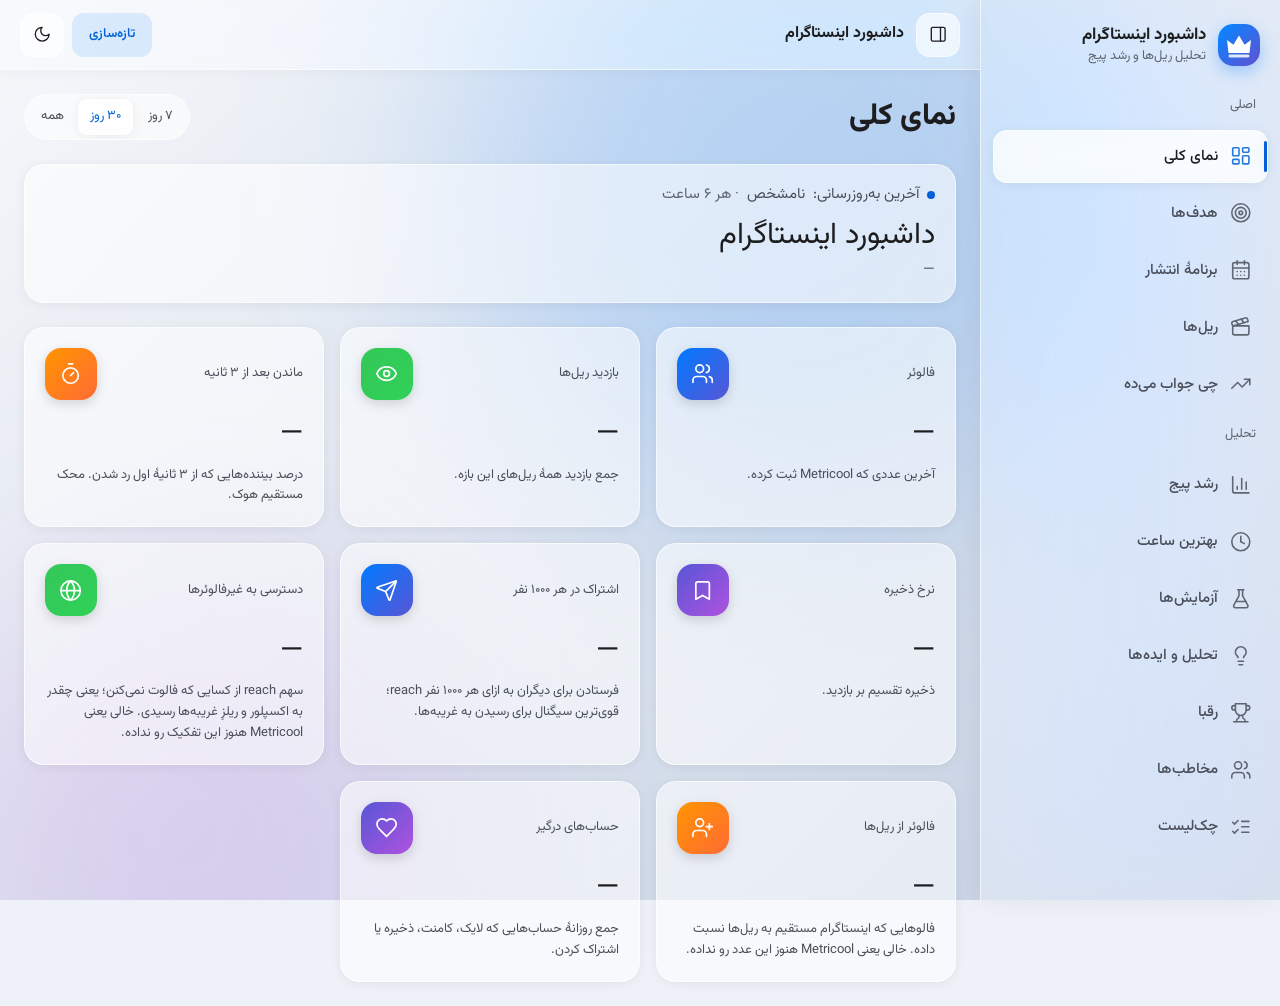
==== index.html @ e779c9f2 "Contact page with eNamad seal; Instagram publishing queue, comment replies and keyword DMs (backend)" ====
<!doctype html>
<html lang="fa" dir="rtl" data-theme="light">
<head>
<meta charset="utf-8">
<meta name="viewport" content="width=device-width, initial-scale=1, viewport-fit=cover">
<meta name="robots" content="noindex, nofollow">
<title>داشبورد اینستاگرام</title>
<link rel="icon" href="assets/images/favicon.svg" type="image/svg+xml">
<link rel="apple-touch-icon" href="assets/images/apple-touch-icon.png">
<meta name="theme-color" content="#eef2f8">
<link rel="stylesheet" href="assets/css/sepehr.css">
<link rel="stylesheet" href="assets/skin.css">
<link rel="stylesheet" href="assets/ui.css">
<script>try{var t=localStorage.getItem('sj-theme');if(t==='light'||t==='dark')document.documentElement.setAttribute('data-theme',t);if(localStorage.getItem('sj-sidebar')==='1')document.documentElement.classList.add('sidebar-collapsed');}catch(e){}</script>
<style>
.sj { --sj-fa: var(--font-anthropic-sans), "Vazirmatn", "Noto Sans Arabic", Tahoma, sans-serif; font-family: var(--sj-fa); display: flex; flex-direction: column; gap: var(--cds-gap-xl); }
.sj-head { display: flex; flex-direction: column; gap: var(--cds-gap-xs); }
.sj-title { font-family: var(--font-anthropic-serif), var(--sj-fa); font-weight: 400; font-size: var(--cds-font-size-title); margin: 0; text-wrap: balance; }
.sj-take { margin: 0; font-size: var(--cds-font-size-body); line-height: 1.8; max-width: 65ch; }
.sj-take b { font-weight: 600; font-variant-numeric: tabular-nums; }
.sj-window { margin: 0; color: var(--color-fg-muted); font-size: var(--cds-font-size-caption); }
.sj-tiles { display: grid; grid-template-columns: repeat(auto-fit, minmax(min(100%, 15rem), 1fr)); gap: var(--cds-gap-md); }
@media (max-width: 40rem) { .sj-tiles { grid-template-columns: repeat(2, minmax(0, 1fr)); } }
.sj-tile, .sj-card { background: var(--color-panel); border: 1px solid var(--color-border-line); border-radius: var(--cds-radius); padding: var(--cds-pad-lg); min-width: 0; }
.sj-tile { display: flex; flex-direction: column; gap: var(--cds-gap-xs); }
.sj-label { font-size: var(--cds-font-size-caption); color: var(--color-fg-muted); }
.sj-num { font-family: var(--font-anthropic-serif), var(--sj-fa); font-weight: 400; font-size: var(--cds-font-size-title); font-variant-numeric: tabular-nums; direction: ltr; text-align: right; min-height: 1.3em; }
.sj-def { font-size: var(--cds-font-size-caption); color: var(--color-fg-muted); line-height: 1.6; }
.sj-sec { display: flex; flex-direction: column; gap: var(--cds-gap-md); }
.sj-h2 { margin: 0; font-size: var(--cds-font-size-heading); font-weight: var(--cds-font-weight-medium); }
.sj-note { margin: 0; color: var(--color-fg-muted); font-size: var(--cds-font-size-caption); line-height: 1.7; max-width: 70ch; }
.sj-card h3 { margin: 0 0 var(--cds-gap-xs); font-size: var(--cds-font-size-body); font-weight: var(--cds-font-weight-medium); }
.sj-chart { position: relative; min-height: 220px; direction: ltr; }
.sj-tip { position: absolute; pointer-events: none; background: var(--cds-surface-popover); border: 1px solid var(--cds-border); border-radius: var(--cds-radius); box-shadow: var(--cds-shadow-popover); padding: var(--cds-pad-xs) var(--cds-pad-sm); font-size: var(--cds-font-size-caption); white-space: nowrap; }
.sj-tip .k { color: var(--cds-text-secondary); }
.sj-fail { display: flex; align-items: center; justify-content: center; gap: var(--cds-gap-xs); color: var(--color-fg-muted); font-size: var(--cds-font-size-caption); min-height: inherit; }
.sj-fail::before { content: ""; width: .375rem; height: .375rem; border-radius: 50%; background: var(--color-bad); }
.sj-fail.sj-empty { flex-direction: column; color: var(--color-fg-muted); text-align: center; padding: 16px; }
.sj-fail.sj-empty::before { width: 40px; height: 40px; border-radius: 50%; background: var(--accent-soft) url("data:image/svg+xml,%3Csvg xmlns='http://www.w3.org/2000/svg' viewBox='0 0 24 24' fill='none' stroke='%235f6470' stroke-width='1.75' stroke-linecap='round' stroke-linejoin='round'%3E%3Cpolyline points='22 12 16 12 14 15 10 15 8 12 2 12'/%3E%3Cpath d='M5.45 5.11 2 12v6a2 2 0 0 0 2 2h16a2 2 0 0 0 2-2v-6l-3.45-6.89A2 2 0 0 0 16.76 4H7.24a2 2 0 0 0-1.79 1.11z'/%3E%3C/svg%3E") center / 20px no-repeat; }
.sj-tablewrap { overflow-x: auto; }
.sj-table { width: 100%; border-collapse: collapse; font-size: var(--cds-font-size-caption); font-variant-numeric: tabular-nums; }
.sj-table th, .sj-table td { text-align: right; padding: var(--cds-pad-xs) var(--cds-pad-sm); border-bottom: 1px solid var(--color-border-line); vertical-align: top; }
.sj-table th { color: var(--color-fg-muted); font-weight: var(--cds-font-weight-medium); white-space: nowrap; }
.sj-table td.n { direction: ltr; text-align: right; white-space: nowrap; }
.sj-table td.cap { min-width: 14rem; max-width: 26rem; line-height: 1.7; }
.sj-ideas { display: grid; grid-template-columns: repeat(auto-fit, minmax(min(100%, 19rem), 1fr)); gap: var(--cds-gap-md); }
.sj-idea { display: flex; flex-direction: column; gap: var(--cds-gap-sm); }
.sj-idea-top { display: flex; flex-wrap: wrap; gap: var(--cds-gap-xs); align-items: center; }
.sj-chip { font-size: var(--cds-font-size-caption); padding: 2px 8px; border-radius: 999px; border: 1px solid var(--color-border-line); color: var(--color-fg-muted); }
.sj-chip.p { color: var(--color-fg); border-color: var(--color-fg-muted); font-variant-numeric: tabular-nums; }
.sj-hook { margin: 0; font-size: var(--cds-font-size-body); line-height: 1.8; padding-inline-start: var(--cds-pad-sm); border-inline-start: 2px solid var(--color-border-line); }
.sj-small { margin: 0; font-size: var(--cds-font-size-caption); line-height: 1.8; color: var(--color-fg-muted); }
.sj-small strong { color: var(--color-fg); font-weight: var(--cds-font-weight-medium); }
.sj-idea a, .sj-table a { color: var(--color-fg); }
.sj-insights { display: grid; grid-template-columns: repeat(auto-fit, minmax(min(100%, 19rem), 1fr)); gap: var(--cds-gap-md); }
.sj-sev-مهم { color: var(--color-warn); border-color: currentColor; }
.sj-sev-خوب { color: var(--color-ok); border-color: currentColor; }
.sj-grid2 { display: grid; grid-template-columns: repeat(auto-fit, minmax(min(100%, 20rem), 1fr)); gap: var(--cds-gap-md); }
#growth .sj-grid2 { grid-template-columns: repeat(auto-fit, minmax(min(100%, 26rem), 1fr)); }
.sj-inl { font-weight: 600; font-variant-numeric: tabular-nums; color: var(--color-fg); }
.sj-heat { position: relative; min-height: 240px; overflow-x: auto; }
.sj-heat svg { min-width: 560px; display: block; }
.sj-short { min-height: 160px; }
.sj-check { margin: 0; padding-inline-start: 1.2em; display: flex; flex-direction: column; gap: var(--cds-gap-sm); line-height: 1.8; max-width: 70ch; }
.sj-table tr.top td { font-weight: var(--cds-font-weight-medium); }
.sj-stale { margin: 0; padding: var(--cds-pad-sm) var(--cds-pad-md); border: 1px solid var(--color-warn); color: var(--color-warn); border-radius: var(--cds-radius); font-size: var(--cds-font-size-caption); line-height: 1.7; }
.sj-stale a { color: inherit; }
.sj-seg { display: inline-flex; border: 1px solid var(--color-border-line); border-radius: 999px; overflow: hidden; }
.sj-seg button { font: inherit; font-size: var(--cds-font-size-caption); background: transparent; color: var(--color-fg-muted); border: 0; padding: 4px 12px; cursor: pointer; }
.sj-seg button[aria-pressed=true] { background: var(--color-fg); color: var(--color-panel); }
.sj-delta { font-size: var(--cds-font-size-caption); color: var(--color-fg-muted); font-variant-numeric: tabular-nums; min-height: 1.2em; }
.sj-delta.up { color: var(--color-ok); }
.sj-delta.down { color: var(--color-bad); }
.sj-goal { display: flex; flex-direction: column; gap: var(--cds-gap-sm); }
.sj-goal-num { font-variant-numeric: tabular-nums; font-size: var(--cds-font-size-body); }
.sj-goal-spark svg { display: block; width: 100%; height: auto; max-height: 110px; direction: ltr; }
.sj-bar { height: 8px; border-radius: 999px; background: var(--color-border-line); overflow: hidden; }
.sj-bar > i { display: block; height: 100%; border-radius: inherit; }
.sj-thumb { width: 36px; height: 64px; object-fit: cover; border-radius: 6px; display: block; background: var(--color-border-line); }
.sj-legend { display: flex; flex-wrap: wrap; gap: 6px 14px; font-size: var(--cds-font-size-caption); color: var(--color-fg-muted); margin-top: var(--cds-gap-sm); }
.sj-legend i { display: inline-block; width: 10px; height: 10px; border-radius: 2px; margin-inline-end: 6px; vertical-align: middle; }
.sj-tools { display: flex; flex-wrap: wrap; gap: 8px; align-items: center; justify-content: space-between; }
.sj-table td.ok { color: var(--color-ok); }
.sj-table td.warn { color: var(--color-warn); }
.sj-badge { display: inline-block; font-size: var(--cds-font-size-caption); padding: 0 8px; border-radius: 999px; border: 1px solid currentColor; white-space: nowrap; margin-inline-start: 6px; }
.sj-badge.rising { color: var(--color-ok); }
.sj-badge.weak { color: var(--color-bad); }
.sj-badge.normal { color: var(--color-fg-muted); }
.sj-funnel { display: flex; flex-direction: column; gap: var(--cds-gap-sm); }
.sj-step { display: grid; grid-template-columns: minmax(8rem, 12rem) 1fr; gap: var(--cds-gap-sm); align-items: center; font-size: var(--cds-font-size-caption); }
.sj-step .bar { height: 22px; border-radius: 6px; background: var(--series-1); opacity: .85; min-width: 4px; }
.sj-step .val { font-variant-numeric: tabular-nums; color: var(--color-fg); }
.sj-step .conv { color: var(--color-fg-muted); }
.sj-cal { display: grid; grid-template-columns: repeat(auto-fill, minmax(min(100%, 10rem), 1fr)); gap: var(--cds-gap-sm); }
@media (max-width: 40rem) { .sj-cal { grid-template-columns: repeat(2, minmax(0, 1fr)); } }
.sj-day { border: 1px solid var(--color-border-line); border-radius: var(--cds-radius); padding: var(--cds-pad-sm); display: flex; flex-direction: column; gap: 4px; font-size: var(--cds-font-size-caption); line-height: 1.6; min-height: 3.5rem; }
.sj-day.today { border-color: var(--color-fg-muted); }
.sj-day b { font-weight: var(--cds-font-weight-medium); }
.sj-day .ev { border-inline-start: 3px solid var(--series-2); padding-inline-start: 6px; }
.sj-day .ev.plan { border-color: var(--series-1); color: var(--color-fg-muted); }
.sj-form { display: grid; grid-template-columns: repeat(auto-fit, minmax(min(100%, 12rem), 1fr)); gap: var(--cds-gap-sm); }
.sj-form label { display: flex; flex-direction: column; gap: 4px; font-size: var(--cds-font-size-caption); color: var(--color-fg-muted); }
.sj-form input, .sj-form select { font: inherit; color: var(--color-fg); background: var(--color-panel); border: 1px solid var(--color-border-line); border-radius: 8px; padding: 6px 8px; min-width: 0; }
.sj-out { display: flex; flex-wrap: wrap; gap: 8px; align-items: center; margin: 0; }
.sj-out code { direction: ltr; overflow-wrap: anywhere; font-size: var(--cds-font-size-caption); background: var(--color-border-line); padding: 4px 8px; border-radius: 6px; }
.sj [data-dash-source-state=refreshing] { opacity: .5; transition: opacity var(--cds-dur-slow); }
.sj [data-dash-source-state=empty] { color: transparent; }
</style>
</head>
<body>
<a class="skip-link" href="#main">پرش به محتوا</a>
<!--ICONS--><svg xmlns="http://www.w3.org/2000/svg" class="hidden" aria-hidden="true" style="display:none"><symbol id="i-grid" viewBox="0 0 24 24" fill="none" stroke="currentColor" stroke-width="1.75" stroke-linecap="round" stroke-linejoin="round"><rect width="7" height="9" x="3" y="3" rx="1" /> <rect width="7" height="5" x="14" y="3" rx="1" /> <rect width="7" height="9" x="14" y="12" rx="1" /> <rect width="7" height="5" x="3" y="16" rx="1" /></symbol><symbol id="i-target" viewBox="0 0 24 24" fill="none" stroke="currentColor" stroke-width="1.75" stroke-linecap="round" stroke-linejoin="round"><circle cx="12" cy="12" r="10" /> <circle cx="12" cy="12" r="6" /> <circle cx="12" cy="12" r="2" /></symbol><symbol id="i-calendar" viewBox="0 0 24 24" fill="none" stroke="currentColor" stroke-width="1.75" stroke-linecap="round" stroke-linejoin="round"><path d="M8 2v4" /> <path d="M16 2v4" /> <rect width="18" height="18" x="3" y="4" rx="2" /> <path d="M3 10h18" /> <path d="M8 14h.01" /> <path d="M12 14h.01" /> <path d="M16 14h.01" /> <path d="M8 18h.01" /> <path d="M12 18h.01" /> <path d="M16 18h.01" /></symbol><symbol id="i-film" viewBox="0 0 24 24" fill="none" stroke="currentColor" stroke-width="1.75" stroke-linecap="round" stroke-linejoin="round"><path d="M20.2 6 3 11l-.9-2.4c-.3-1.1.3-2.2 1.3-2.5l13.5-4c1.1-.3 2.2.3 2.5 1.3Z" /> <path d="m6.2 5.3 3.1 3.9" /> <path d="m12.4 3.4 3.1 4" /> <path d="M3 11h18v8a2 2 0 0 1-2 2H5a2 2 0 0 1-2-2Z" /></symbol><symbol id="i-trend" viewBox="0 0 24 24" fill="none" stroke="currentColor" stroke-width="1.75" stroke-linecap="round" stroke-linejoin="round"><polyline points="22 7 13.5 15.5 8.5 10.5 2 17" /> <polyline points="16 7 22 7 22 13" /></symbol><symbol id="i-chart" viewBox="0 0 24 24" fill="none" stroke="currentColor" stroke-width="1.75" stroke-linecap="round" stroke-linejoin="round"><path d="M3 3v16a2 2 0 0 0 2 2h16" /> <path d="M18 17V9" /> <path d="M13 17V5" /> <path d="M8 17v-3" /></symbol><symbol id="i-clock" viewBox="0 0 24 24" fill="none" stroke="currentColor" stroke-width="1.75" stroke-linecap="round" stroke-linejoin="round"><circle cx="12" cy="12" r="10" /> <polyline points="12 6 12 12 16 14" /></symbol><symbol id="i-flask" viewBox="0 0 24 24" fill="none" stroke="currentColor" stroke-width="1.75" stroke-linecap="round" stroke-linejoin="round"><path d="M14 2v6a2 2 0 0 0 .245.96l5.51 10.08A2 2 0 0 1 18 22H6a2 2 0 0 1-1.755-2.96l5.51-10.08A2 2 0 0 0 10 8V2" /> <path d="M6.453 15h11.094" /> <path d="M8.5 2h7" /></symbol><symbol id="i-bulb" viewBox="0 0 24 24" fill="none" stroke="currentColor" stroke-width="1.75" stroke-linecap="round" stroke-linejoin="round"><path d="M15 14c.2-1 .7-1.7 1.5-2.5 1-.9 1.5-2.2 1.5-3.5A6 6 0 0 0 6 8c0 1 .2 2.2 1.5 3.5.7.7 1.3 1.5 1.5 2.5" /> <path d="M9 18h6" /> <path d="M10 22h4" /></symbol><symbol id="i-trophy" viewBox="0 0 24 24" fill="none" stroke="currentColor" stroke-width="1.75" stroke-linecap="round" stroke-linejoin="round"><path d="M6 9H4.5a2.5 2.5 0 0 1 0-5H6" /> <path d="M18 9h1.5a2.5 2.5 0 0 0 0-5H18" /> <path d="M4 22h16" /> <path d="M10 14.66V17c0 .55-.47.98-.97 1.21C7.85 18.75 7 20.24 7 22" /> <path d="M14 14.66V17c0 .55.47.98.97 1.21C16.15 18.75 17 20.24 17 22" /> <path d="M18 2H6v7a6 6 0 0 0 12 0V2Z" /></symbol><symbol id="i-users" viewBox="0 0 24 24" fill="none" stroke="currentColor" stroke-width="1.75" stroke-linecap="round" stroke-linejoin="round"><path d="M16 21v-2a4 4 0 0 0-4-4H6a4 4 0 0 0-4 4v2" /> <circle cx="9" cy="7" r="4" /> <path d="M22 21v-2a4 4 0 0 0-3-3.87" /> <path d="M16 3.13a4 4 0 0 1 0 7.75" /></symbol><symbol id="i-check" viewBox="0 0 24 24" fill="none" stroke="currentColor" stroke-width="1.75" stroke-linecap="round" stroke-linejoin="round"><path d="m3 17 2 2 4-4" /> <path d="m3 7 2 2 4-4" /> <path d="M13 6h8" /> <path d="M13 12h8" /> <path d="M13 18h8" /></symbol><symbol id="i-chat" viewBox="0 0 24 24" fill="none" stroke="currentColor" stroke-width="1.75" stroke-linecap="round" stroke-linejoin="round"><path d="M7.9 20A9 9 0 1 0 4 16.1L2 22Z" /></symbol><symbol id="i-spark" viewBox="0 0 24 24" fill="none" stroke="currentColor" stroke-width="1.75" stroke-linecap="round" stroke-linejoin="round"><path d="M9.937 15.5A2 2 0 0 0 8.5 14.063l-6.135-1.582a.5.5 0 0 1 0-.962L8.5 9.936A2 2 0 0 0 9.937 8.5l1.582-6.135a.5.5 0 0 1 .963 0L14.063 8.5A2 2 0 0 0 15.5 9.937l6.135 1.581a.5.5 0 0 1 0 .964L15.5 14.063a2 2 0 0 0-1.437 1.437l-1.582 6.135a.5.5 0 0 1-.963 0z" /> <path d="M20 3v4" /> <path d="M22 5h-4" /> <path d="M4 17v2" /> <path d="M5 18H3" /></symbol><symbol id="i-board" viewBox="0 0 24 24" fill="none" stroke="currentColor" stroke-width="1.75" stroke-linecap="round" stroke-linejoin="round"><path d="M6 5v11" /> <path d="M12 5v6" /> <path d="M18 5v14" /></symbol><symbol id="i-comment" viewBox="0 0 24 24" fill="none" stroke="currentColor" stroke-width="1.75" stroke-linecap="round" stroke-linejoin="round"><path d="M21 15a2 2 0 0 1-2 2H7l-4 4V5a2 2 0 0 1 2-2h14a2 2 0 0 1 2 2z" /> <path d="M13 8H7" /> <path d="M17 12H7" /></symbol><symbol id="i-settings" viewBox="0 0 24 24" fill="none" stroke="currentColor" stroke-width="1.75" stroke-linecap="round" stroke-linejoin="round"><line x1="21" x2="14" y1="4" y2="4" /> <line x1="10" x2="3" y1="4" y2="4" /> <line x1="21" x2="12" y1="12" y2="12" /> <line x1="8" x2="3" y1="12" y2="12" /> <line x1="21" x2="16" y1="20" y2="20" /> <line x1="12" x2="3" y1="20" y2="20" /> <line x1="14" x2="14" y1="2" y2="6" /> <line x1="8" x2="8" y1="10" y2="14" /> <line x1="16" x2="16" y1="18" y2="22" /></symbol><symbol id="i-shield" viewBox="0 0 24 24" fill="none" stroke="currentColor" stroke-width="1.75" stroke-linecap="round" stroke-linejoin="round"><path d="M20 13c0 5-3.5 7.5-7.66 8.95a1 1 0 0 1-.67-.01C7.5 20.5 4 18 4 13V6a1 1 0 0 1 1-1c2 0 4.5-1.2 6.24-2.72a1.17 1.17 0 0 1 1.52 0C14.51 3.81 17 5 19 5a1 1 0 0 1 1 1z" /> <path d="m9 12 2 2 4-4" /></symbol><symbol id="i-sun" viewBox="0 0 24 24" fill="none" stroke="currentColor" stroke-width="1.75" stroke-linecap="round" stroke-linejoin="round"><circle cx="12" cy="12" r="4" /> <path d="M12 2v2" /> <path d="M12 20v2" /> <path d="m4.93 4.93 1.41 1.41" /> <path d="m17.66 17.66 1.41 1.41" /> <path d="M2 12h2" /> <path d="M20 12h2" /> <path d="m6.34 17.66-1.41 1.41" /> <path d="m19.07 4.93-1.41 1.41" /></symbol><symbol id="i-moon" viewBox="0 0 24 24" fill="none" stroke="currentColor" stroke-width="1.75" stroke-linecap="round" stroke-linejoin="round"><path d="M12 3a6 6 0 0 0 9 9 9 9 0 1 1-9-9Z" /></symbol><symbol id="i-menu" viewBox="0 0 24 24" fill="none" stroke="currentColor" stroke-width="1.75" stroke-linecap="round" stroke-linejoin="round"><line x1="4" x2="20" y1="12" y2="12" /> <line x1="4" x2="20" y1="6" y2="6" /> <line x1="4" x2="20" y1="18" y2="18" /></symbol><symbol id="i-panel" viewBox="0 0 24 24" fill="none" stroke="currentColor" stroke-width="1.75" stroke-linecap="round" stroke-linejoin="round"><rect width="18" height="18" x="3" y="3" rx="2" /> <path d="M15 3v18" /></symbol><symbol id="i-logout" viewBox="0 0 24 24" fill="none" stroke="currentColor" stroke-width="1.75" stroke-linecap="round" stroke-linejoin="round"><path d="M9 21H5a2 2 0 0 1-2-2V5a2 2 0 0 1 2-2h4" /> <polyline points="16 17 21 12 16 7" /> <line x1="21" x2="9" y1="12" y2="12" /></symbol><symbol id="i-bell" viewBox="0 0 24 24" fill="none" stroke="currentColor" stroke-width="1.75" stroke-linecap="round" stroke-linejoin="round"><path d="M10.268 21a2 2 0 0 0 3.464 0" /> <path d="M3.262 15.326A1 1 0 0 0 4 17h16a1 1 0 0 0 .74-1.673C19.41 13.956 18 12.499 18 8A6 6 0 0 0 6 8c0 4.499-1.411 5.956-2.738 7.326" /></symbol><symbol id="i-print" viewBox="0 0 24 24" fill="none" stroke="currentColor" stroke-width="1.75" stroke-linecap="round" stroke-linejoin="round"><path d="M6 18H4a2 2 0 0 1-2-2v-5a2 2 0 0 1 2-2h16a2 2 0 0 1 2 2v5a2 2 0 0 1-2 2h-2" /> <path d="M6 9V3a1 1 0 0 1 1-1h10a1 1 0 0 1 1 1v6" /> <rect x="6" y="14" width="12" height="8" rx="1" /></symbol><symbol id="i-refresh" viewBox="0 0 24 24" fill="none" stroke="currentColor" stroke-width="1.75" stroke-linecap="round" stroke-linejoin="round"><path d="M3 12a9 9 0 0 1 9-9 9.75 9.75 0 0 1 6.74 2.74L21 8" /> <path d="M21 3v5h-5" /> <path d="M21 12a9 9 0 0 1-9 9 9.75 9.75 0 0 1-6.74-2.74L3 16" /> <path d="M8 16H3v5" /></symbol><symbol id="i-plus" viewBox="0 0 24 24" fill="none" stroke="currentColor" stroke-width="1.75" stroke-linecap="round" stroke-linejoin="round"><path d="M5 12h14" /> <path d="M12 5v14" /></symbol><symbol id="i-x" viewBox="0 0 24 24" fill="none" stroke="currentColor" stroke-width="1.75" stroke-linecap="round" stroke-linejoin="round"><path d="M18 6 6 18" /> <path d="m6 6 12 12" /></symbol><symbol id="i-chevron-down" viewBox="0 0 24 24" fill="none" stroke="currentColor" stroke-width="1.75" stroke-linecap="round" stroke-linejoin="round"><path d="m6 9 6 6 6-6" /></symbol><symbol id="i-eye" viewBox="0 0 24 24" fill="none" stroke="currentColor" stroke-width="1.75" stroke-linecap="round" stroke-linejoin="round"><path d="M2.062 12.348a1 1 0 0 1 0-.696 10.75 10.75 0 0 1 19.876 0 1 1 0 0 1 0 .696 10.75 10.75 0 0 1-19.876 0" /> <circle cx="12" cy="12" r="3" /></symbol><symbol id="i-eye-off" viewBox="0 0 24 24" fill="none" stroke="currentColor" stroke-width="1.75" stroke-linecap="round" stroke-linejoin="round"><path d="M10.733 5.076a10.744 10.744 0 0 1 11.205 6.575 1 1 0 0 1 0 .696 10.747 10.747 0 0 1-1.444 2.49" /> <path d="M14.084 14.158a3 3 0 0 1-4.242-4.242" /> <path d="M17.479 17.499a10.75 10.75 0 0 1-15.417-5.151 1 1 0 0 1 0-.696 10.75 10.75 0 0 1 4.446-5.143" /> <path d="m2 2 20 20" /></symbol><symbol id="i-timer" viewBox="0 0 24 24" fill="none" stroke="currentColor" stroke-width="1.75" stroke-linecap="round" stroke-linejoin="round"><line x1="10" x2="14" y1="2" y2="2" /> <line x1="12" x2="15" y1="14" y2="11" /> <circle cx="12" cy="14" r="8" /></symbol><symbol id="i-bookmark" viewBox="0 0 24 24" fill="none" stroke="currentColor" stroke-width="1.75" stroke-linecap="round" stroke-linejoin="round"><path d="m19 21-7-4-7 4V5a2 2 0 0 1 2-2h10a2 2 0 0 1 2 2v16z" /></symbol><symbol id="i-send" viewBox="0 0 24 24" fill="none" stroke="currentColor" stroke-width="1.75" stroke-linecap="round" stroke-linejoin="round"><path d="M14.536 21.686a.5.5 0 0 0 .937-.024l6.5-19a.496.496 0 0 0-.635-.635l-19 6.5a.5.5 0 0 0-.024.937l7.93 3.18a2 2 0 0 1 1.112 1.11z" /> <path d="m21.854 2.147-10.94 10.939" /></symbol><symbol id="i-globe" viewBox="0 0 24 24" fill="none" stroke="currentColor" stroke-width="1.75" stroke-linecap="round" stroke-linejoin="round"><circle cx="12" cy="12" r="10" /> <path d="M12 2a14.5 14.5 0 0 0 0 20 14.5 14.5 0 0 0 0-20" /> <path d="M2 12h20" /></symbol><symbol id="i-userplus" viewBox="0 0 24 24" fill="none" stroke="currentColor" stroke-width="1.75" stroke-linecap="round" stroke-linejoin="round"><path d="M16 21v-2a4 4 0 0 0-4-4H6a4 4 0 0 0-4 4v2" /> <circle cx="9" cy="7" r="4" /> <line x1="19" x2="19" y1="8" y2="14" /> <line x1="22" x2="16" y1="11" y2="11" /></symbol><symbol id="i-heart" viewBox="0 0 24 24" fill="none" stroke="currentColor" stroke-width="1.75" stroke-linecap="round" stroke-linejoin="round"><path d="M19 14c1.49-1.46 3-3.21 3-5.5A5.5 5.5 0 0 0 16.5 3c-1.76 0-3 .5-4.5 2-1.5-1.5-2.74-2-4.5-2A5.5 5.5 0 0 0 2 8.5c0 2.3 1.5 4.05 3 5.5l7 7Z" /></symbol><symbol id="i-pen" viewBox="0 0 24 24" fill="none" stroke="currentColor" stroke-width="1.75" stroke-linecap="round" stroke-linejoin="round"><path d="M12 20h9" /> <path d="M16.376 3.622a1 1 0 0 1 3.002 3.002L7.368 18.635a2 2 0 0 1-.855.506l-2.872.838a.5.5 0 0 1-.62-.62l.838-2.872a2 2 0 0 1 .506-.854z" /></symbol><symbol id="i-link" viewBox="0 0 24 24" fill="none" stroke="currentColor" stroke-width="1.75" stroke-linecap="round" stroke-linejoin="round"><path d="M10 13a5 5 0 0 0 7.54.54l3-3a5 5 0 0 0-7.07-7.07l-1.72 1.71" /> <path d="M14 11a5 5 0 0 0-7.54-.54l-3 3a5 5 0 0 0 7.07 7.07l1.71-1.71" /></symbol><symbol id="i-copy" viewBox="0 0 24 24" fill="none" stroke="currentColor" stroke-width="1.75" stroke-linecap="round" stroke-linejoin="round"><rect width="14" height="14" x="8" y="8" rx="2" ry="2" /> <path d="M4 16c-1.1 0-2-.9-2-2V4c0-1.1.9-2 2-2h10c1.1 0 2 .9 2 2" /></symbol><symbol id="i-download" viewBox="0 0 24 24" fill="none" stroke="currentColor" stroke-width="1.75" stroke-linecap="round" stroke-linejoin="round"><path d="M21 15v4a2 2 0 0 1-2 2H5a2 2 0 0 1-2-2v-4" /> <polyline points="7 10 12 15 17 10" /> <line x1="12" x2="12" y1="15" y2="3" /></symbol><symbol id="i-external" viewBox="0 0 24 24" fill="none" stroke="currentColor" stroke-width="1.75" stroke-linecap="round" stroke-linejoin="round"><path d="M15 3h6v6" /> <path d="M10 14 21 3" /> <path d="M18 13v6a2 2 0 0 1-2 2H5a2 2 0 0 1-2-2V8a2 2 0 0 1 2-2h6" /></symbol><symbol id="i-inbox" viewBox="0 0 24 24" fill="none" stroke="currentColor" stroke-width="1.75" stroke-linecap="round" stroke-linejoin="round"><polyline points="22 12 16 12 14 15 10 15 8 12 2 12" /> <path d="M5.45 5.11 2 12v6a2 2 0 0 0 2 2h16a2 2 0 0 0 2-2v-6l-3.45-6.89A2 2 0 0 0 16.76 4H7.24a2 2 0 0 0-1.79 1.11z" /></symbol><symbol id="i-alert" viewBox="0 0 24 24" fill="none" stroke="currentColor" stroke-width="1.75" stroke-linecap="round" stroke-linejoin="round"><circle cx="12" cy="12" r="10" /> <line x1="12" x2="12" y1="8" y2="12" /> <line x1="12" x2="12.01" y1="16" y2="16" /></symbol><symbol id="i-up" viewBox="0 0 24 24" fill="none" stroke="currentColor" stroke-width="1.75" stroke-linecap="round" stroke-linejoin="round"><path d="M7 17V7h10" /> <path d="M17 17 7 7" /></symbol><symbol id="i-down" viewBox="0 0 24 24" fill="none" stroke="currentColor" stroke-width="1.75" stroke-linecap="round" stroke-linejoin="round"><path d="M17 7 7 17" /> <path d="M17 17H7V7" /></symbol><symbol id="i-search" viewBox="0 0 24 24" fill="none" stroke="currentColor" stroke-width="1.75" stroke-linecap="round" stroke-linejoin="round"><circle cx="11" cy="11" r="8" /> <path d="m21 21-4.3-4.3" /></symbol><symbol id="i-a-reel" viewBox="0 0 24 24" fill="none" stroke="currentColor" stroke-width="1.75" stroke-linecap="round" stroke-linejoin="round"><path d="M20.2 6 3 11l-.9-2.4c-.3-1.1.3-2.2 1.3-2.5l13.5-4c1.1-.3 2.2.3 2.5 1.3Z" /> <path d="m6.2 5.3 3.1 3.9" /> <path d="m12.4 3.4 3.1 4" /> <path d="M3 11h18v8a2 2 0 0 1-2 2H5a2 2 0 0 1-2-2Z" /></symbol><symbol id="i-a-caption" viewBox="0 0 24 24" fill="none" stroke="currentColor" stroke-width="1.75" stroke-linecap="round" stroke-linejoin="round"><path d="M12 20h9" /> <path d="M16.376 3.622a1 1 0 0 1 3.002 3.002L7.368 18.635a2 2 0 0 1-.855.506l-2.872.838a.5.5 0 0 1-.62-.62l.838-2.872a2 2 0 0 1 .506-.854z" /></symbol><symbol id="i-a-carousel" viewBox="0 0 24 24" fill="none" stroke="currentColor" stroke-width="1.75" stroke-linecap="round" stroke-linejoin="round"><path d="M2 7v10" /> <path d="M6 5v14" /> <rect width="12" height="18" x="10" y="3" rx="2" /></symbol><symbol id="i-a-story" viewBox="0 0 24 24" fill="none" stroke="currentColor" stroke-width="1.75" stroke-linecap="round" stroke-linejoin="round"><path d="M10.1 2.182a10 10 0 0 1 3.8 0" /> <path d="M13.9 21.818a10 10 0 0 1-3.8 0" /> <path d="M17.609 3.721a10 10 0 0 1 2.69 2.7" /> <path d="M2.182 13.9a10 10 0 0 1 0-3.8" /> <path d="M20.279 17.609a10 10 0 0 1-2.7 2.69" /> <path d="M21.818 10.1a10 10 0 0 1 0 3.8" /> <path d="M3.721 6.391a10 10 0 0 1 2.7-2.69" /> <path d="M6.391 20.279a10 10 0 0 1-2.69-2.7" /></symbol><symbol id="i-a-viral" viewBox="0 0 24 24" fill="none" stroke="currentColor" stroke-width="1.75" stroke-linecap="round" stroke-linejoin="round"><circle cx="11" cy="11" r="8" /> <path d="m21 21-4.3-4.3" /></symbol><symbol id="i-a-plan" viewBox="0 0 24 24" fill="none" stroke="currentColor" stroke-width="1.75" stroke-linecap="round" stroke-linejoin="round"><rect width="18" height="18" x="3" y="4" rx="2" /> <path d="M16 2v4" /> <path d="M3 10h18" /> <path d="M8 2v4" /> <path d="M17 14h-6" /> <path d="M13 18H7" /> <path d="M7 14h.01" /> <path d="M17 18h.01" /></symbol><symbol id="i-a-audit" viewBox="0 0 24 24" fill="none" stroke="currentColor" stroke-width="1.75" stroke-linecap="round" stroke-linejoin="round"><path d="M11 2v2" /> <path d="M5 2v2" /> <path d="M5 3H4a2 2 0 0 0-2 2v4a6 6 0 0 0 12 0V5a2 2 0 0 0-2-2h-1" /> <path d="M8 15a6 6 0 0 0 12 0v-3" /> <circle cx="20" cy="10" r="2" /></symbol><symbol id="i-a-profile" viewBox="0 0 24 24" fill="none" stroke="currentColor" stroke-width="1.75" stroke-linecap="round" stroke-linejoin="round"><path d="M16 10h2" /> <path d="M16 14h2" /> <path d="M6.17 15a3 3 0 0 1 5.66 0" /> <circle cx="9" cy="11" r="2" /> <rect x="2" y="5" width="20" height="14" rx="2" /></symbol><symbol id="i-a-human" viewBox="0 0 24 24" fill="none" stroke="currentColor" stroke-width="1.75" stroke-linecap="round" stroke-linejoin="round"><path d="M2 21a8 8 0 0 1 13.292-6" /> <circle cx="10" cy="8" r="5" /> <path d="m16 19 2 2 4-4" /></symbol><symbol id="i-a-comment" viewBox="0 0 24 24" fill="none" stroke="currentColor" stroke-width="1.75" stroke-linecap="round" stroke-linejoin="round"><path d="M7.9 20A9 9 0 1 0 4 16.1L2 22Z" /></symbol><symbol id="i-a-reply" viewBox="0 0 24 24" fill="none" stroke="currentColor" stroke-width="1.75" stroke-linecap="round" stroke-linejoin="round"><polyline points="9 17 4 12 9 7" /> <path d="M20 18v-2a4 4 0 0 0-4-4H4" /></symbol><symbol id="i-a-dm" viewBox="0 0 24 24" fill="none" stroke="currentColor" stroke-width="1.75" stroke-linecap="round" stroke-linejoin="round"><rect width="20" height="16" x="2" y="4" rx="2" /> <path d="m22 7-8.97 5.7a1.94 1.94 0 0 1-2.06 0L2 7" /></symbol><symbol id="i-a-repurpose" viewBox="0 0 24 24" fill="none" stroke="currentColor" stroke-width="1.75" stroke-linecap="round" stroke-linejoin="round"><path d="M7 19H4.815a1.83 1.83 0 0 1-1.57-.881 1.785 1.785 0 0 1-.004-1.784L7.196 9.5" /> <path d="M11 19h8.203a1.83 1.83 0 0 0 1.556-.89 1.784 1.784 0 0 0 0-1.775l-1.226-2.12" /> <path d="m14 16-3 3 3 3" /> <path d="M8.293 13.596 7.196 9.5 3.1 10.598" /> <path d="m9.344 5.811 1.093-1.892A1.83 1.83 0 0 1 11.985 3a1.784 1.784 0 0 1 1.546.888l3.943 6.843" /> <path d="m13.378 9.633 4.096 1.098 1.097-4.096" /></symbol></svg><!--/ICONS-->
<div class="ambient" aria-hidden="true"><span class="orb orb-a"></span><span class="orb orb-b"></span></div>
<div class="app-shell">
  <!-- inside the shell, so the sidebar (z 40) stacks above it; outside, the shell's own stacking context put the overlay on top -->
  <div class="overlay" data-overlay></div>
  <aside class="sidebar" id="sidebar" aria-label="منوی داشبورد">
    <div class="flex items-center gap-3 px-5 pt-6 pb-5">
      <div class="brand-mark" aria-hidden="true"><img src="assets/images/logo.svg" alt="" width="40" height="40"></div>
      <div class="brand-copy min-w-0 flex-1">
        <p class="text-white font-bold text-[1.05rem] leading-none truncate" id="sj-brand">داشبورد اینستاگرام</p>
        <p class="text-[#8F7F70] text-xs mt-1">تحلیل ریل‌ها و رشد پیج</p>
      </div>
      <button class="icon-btn lg:hidden shrink-0 !bg-white/5 !border-white/10 !text-white" type="button" data-close-sidebar aria-label="بستن منو"><svg width="18" height="18" viewBox="0 0 24 24" fill="none" stroke="currentColor" stroke-width="1.75" stroke-linecap="round"><path d="M18 6 6 18"/><path d="m6 6 12 12"/></svg></button>
    </div>
    <nav class="flex-1 overflow-y-auto px-3 space-y-1" aria-label="بخش‌ها"><p class="sidebar-section-title text-[0.7rem] text-[#8A7C6E] px-3 pt-2 pb-2">اصلی</p><a class="nav-item is-active" href="#/top" data-sec="top"><svg class="nav-icon"><use href="#i-grid"></use></svg><span class="sidebar-label">نمای کلی</span></a><a class="nav-item" href="#/goals" data-sec="goals"><svg class="nav-icon"><use href="#i-target"></use></svg><span class="sidebar-label">هدف‌ها</span></a><a class="nav-item" href="#/plan" data-sec="plan"><svg class="nav-icon"><use href="#i-calendar"></use></svg><span class="sidebar-label">برنامهٔ انتشار</span></a><a class="nav-item" href="#/reels" data-sec="reels"><svg class="nav-icon"><use href="#i-film"></use></svg><span class="sidebar-label">ریل‌ها</span></a><a class="nav-item" href="#/works" data-sec="works"><svg class="nav-icon"><use href="#i-trend"></use></svg><span class="sidebar-label">چی جواب می‌ده</span></a><p class="sidebar-section-title text-[0.7rem] text-[#8A7C6E] px-3 pt-2 pb-2">تحلیل</p><a class="nav-item" href="#/growth" data-sec="growth"><svg class="nav-icon"><use href="#i-chart"></use></svg><span class="sidebar-label">رشد پیج</span></a><a class="nav-item" href="#/besttime" data-sec="besttime"><svg class="nav-icon"><use href="#i-clock"></use></svg><span class="sidebar-label">بهترین ساعت</span></a><a class="nav-item" href="#/experiments" data-sec="experiments"><svg class="nav-icon"><use href="#i-flask"></use></svg><span class="sidebar-label">آزمایش‌ها</span></a><a class="nav-item" href="#/insights" data-sec="insights"><svg class="nav-icon"><use href="#i-bulb"></use></svg><span class="sidebar-label">تحلیل و ایده‌ها</span></a><a class="nav-item" href="#/competitors" data-sec="competitors"><svg class="nav-icon"><use href="#i-trophy"></use></svg><span class="sidebar-label">رقبا</span></a><a class="nav-item" href="#/audience" data-sec="audience"><svg class="nav-icon"><use href="#i-users"></use></svg><span class="sidebar-label">مخاطب‌ها</span></a><a class="nav-item" href="#/checklist" data-sec="checklist"><svg class="nav-icon"><use href="#i-check"></use></svg><span class="sidebar-label">چک‌لیست</span></a><p class="sidebar-section-title text-[0.7rem] text-[#8A7C6E] px-3 pt-5 pb-2" data-panel-only hidden>ابزارها</p><a class="nav-item" href="#/assistant" data-sec="assistant" data-panel-only hidden><svg class="nav-icon"><use href="#i-chat"></use></svg><span class="sidebar-label">دستیار</span></a><a class="nav-item" href="#/studio" data-sec="studio" data-panel-only hidden><svg class="nav-icon"><use href="#i-spark"></use></svg><span class="sidebar-label">استودیو محتوا</span></a><a class="nav-item" href="#/board" data-sec="board" data-panel-only hidden><svg class="nav-icon"><use href="#i-board"></use></svg><span class="sidebar-label">بُرد تولید</span></a><a class="nav-item" href="#/comments" data-sec="comments" data-panel-only hidden><svg class="nav-icon"><use href="#i-comment"></use></svg><span class="sidebar-label">کامنت‌ها</span></a><p class="sidebar-section-title text-[0.7rem] text-[#8A7C6E] px-3 pt-5 pb-2" data-panel-only hidden>حساب</p><a class="nav-item" href="/settings" data-panel-only hidden><svg class="nav-icon"><use href="#i-settings"></use></svg><span class="sidebar-label">تنظیمات و اتصال‌ها</span></a><a class="nav-item" href="/admin" data-admin-only hidden><svg class="nav-icon"><use href="#i-shield"></use></svg><span class="sidebar-label">مدیریت پنل</span></a></nav>
    <div class="px-3 pb-5 mt-auto" data-panel-only hidden>
      <div class="flex items-center gap-3 rounded-2xl bg-white/[0.04] border border-white/5 p-3">
        <div class="avatar" style="background: linear-gradient(135deg, #C45C26, #3A2A22)" data-user-initials>…</div>
        <div class="sidebar-footer-copy min-w-0"><p class="text-white text-sm font-semibold truncate" data-user-name>…</p><p class="text-[#8F7F70] text-xs truncate" data-user-role></p></div>
      </div>
    </div>
  </aside>
  <div class="workspace">
    <header class="topbar">
      <button class="icon-btn lg:hidden" type="button" data-open-sidebar aria-controls="sidebar" aria-expanded="false" aria-label="باز کردن منو"><svg><use href="#i-menu"></use></svg></button>
      <button class="icon-btn hidden lg:grid" type="button" data-collapse-sidebar aria-expanded="true" aria-label="جمع کردن منو"><svg><use href="#i-panel"></use></svg></button>
      <p class="font-bold truncate hide-sm" id="sj-topbar-title">داشبورد اینستاگرام</p>
      <div class="ms-auto flex items-center gap-2">
        <button class="sj-btn" id="sj-refresh" type="button">تازه‌سازی</button>
        <button class="icon-btn" type="button" data-theme-toggle aria-label="تغییر پوسته روشن و تیره"><svg><use href="#i-sun"></use></svg></button>
        <div class="relative" data-panel-only hidden>
          <button class="icon-btn sj-bell" type="button" data-dropdown-trigger="notif-menu" aria-haspopup="true" aria-expanded="false" aria-label="اعلان‌ها"><svg><use href="#i-bell"></use></svg><span class="sj-badge" id="notif-count" hidden></span></button>
          <div class="dropdown sj-notif" id="notif-menu" data-dropdown role="menu" aria-label="اعلان‌ها">
            <div class="sj-notif-head"><b>اعلان‌ها</b><a class="sj-small" href="/settings">تلگرام</a></div>
            <div id="notif-list"><p class="sj-note">هنوز اعلانی نیومده.</p></div>
          </div>
        </div>
        <div class="relative" data-panel-only hidden>
          <button class="flex items-center gap-2 rounded-2xl border border-[var(--border)] bg-[var(--input-bg)] pe-3 ps-1.5 py-1" type="button" data-dropdown-trigger="profile-menu" aria-haspopup="true" aria-expanded="false">
            <span class="avatar" style="background: linear-gradient(135deg, #C45C26, #3A2A22)" data-user-initials>…</span>
            <span class="hide-sm text-sm font-semibold" data-user-name>…</span>
          </button>
          <div class="dropdown !w-56" id="profile-menu" data-dropdown role="menu">
            <div class="sj-pages" id="sj-pages" data-panel-only hidden><p class="sj-pages-title">پیج‌ها</p><div id="sj-page-list"></div><button type="button" class="dropdown-item text-sm" id="sj-new-page">+ پیج تازه</button><hr></div>
            <a class="dropdown-item text-sm" href="/report" target="_blank" rel="noopener"><svg class="w-4 h-4"><use href="#i-print"></use></svg>گزارش چاپی هفته</a>
            <a class="dropdown-item text-sm" href="/settings"><svg class="w-4 h-4"><use href="#i-settings"></use></svg>تنظیمات و اتصال‌ها</a>
            <a class="dropdown-item text-sm" href="/admin" data-admin-only hidden><svg class="w-4 h-4"><use href="#i-shield"></use></svg>مدیریت پنل</a>
            <a class="dropdown-item text-sm" href="/contact"><svg class="w-4 h-4"><use href="#i-chat"></use></svg>تماس با ما</a>
            <a class="dropdown-item text-sm text-[var(--coral)]" href="/logout"><svg class="w-4 h-4"><use href="#i-logout"></use></svg>خروج</a>
          </div>
        </div>
      </div>
    </header>
    <main id="main" class="page page-enter">
<div id="dash-root">
<div class="sj" dir="rtl" lang="fa">
  <div class="sj-pagehead">
    <h1 class="sj-pagetitle" id="sj-page-title">نمای کلی</h1>
    <div class="sj-seg" id="sj-range" role="group" aria-label="بازهٔ زمانی"><button type="button" data-range="7">۷ روز</button><button type="button" data-range="30">۳۰ روز</button><button type="button" data-range="all">همه</button></div>
  </div>
  <p class="sj-stale" id="sj-stale" hidden>داده <span id="sj-stale-hours">…</span> ساعته تازه نشده (معمولاً هر ۶ ساعت). احتمالاً همگام‌سازی خطا خورده یا اتصال یکی از منبع‌ها قطع شده؛ از «تنظیمات» وضعیت اتصال‌ها رو ببین.</p>
  <header class="sj-head sj-card sj-hero reveal d1" id="top">
    <div class="sj-main-head">
      <div style="min-width:0;flex:1 1 26rem">
        <div class="flex items-center gap-2 text-sm text-[var(--text-secondary)] mb-3"><span class="pulse-dot"></span>آخرین به‌روزرسانی: <span id="sj-updated">…</span><span class="text-[var(--text-muted)]">· هر ۶ ساعت</span></div>
        <h2 class="sj-title" id="sj-greeting">داشبورد اینستاگرام</h2>
        <p class="sj-take dash-skeleton" id="takeaway">—</p>
      </div>
    </div>
    <div class="sj-onboard" id="onboard" hidden></div>
  </header>

  <section class="sj-tiles" id="kpis" aria-label="عددهای اصلی">
    <div class="sj-tile"><div class="sj-tile-top"><div class="sj-label">فالوئر</div><span class="sj-kpi-icon" aria-hidden="true"><svg><use href="#i-users"></use></svg></span></div><div class="sj-num dash-skeleton" data-source="kpis" data-field="followers" data-row="0">—</div><div class="sj-delta" data-delta="followers"></div><div class="sj-def">آخرین عددی که Metricool ثبت کرده.</div></div>
    <div class="sj-tile"><div class="sj-tile-top"><div class="sj-label">بازدید ریل‌ها</div><span class="sj-kpi-icon" aria-hidden="true"><svg><use href="#i-eye"></use></svg></span></div><div class="sj-num dash-skeleton" data-source="kpis" data-field="views" data-row="0">—</div><div class="sj-delta" data-delta="views"></div><div class="sj-def">جمع بازدید همهٔ ریل‌های این بازه.</div></div>
    <div class="sj-tile"><div class="sj-tile-top"><div class="sj-label">ماندن بعد از ۳ ثانیه</div><span class="sj-kpi-icon" aria-hidden="true"><svg><use href="#i-timer"></use></svg></span></div><div class="sj-num dash-skeleton" data-source="kpis" data-field="view_rate" data-row="0">—</div><div class="sj-delta" data-delta="view_rate"></div><div class="sj-def">درصد بیننده‌هایی که از ۳ ثانیهٔ اول رد شدن. محک مستقیم هوک.</div></div>
    <div class="sj-tile"><div class="sj-tile-top"><div class="sj-label">نرخ ذخیره</div><span class="sj-kpi-icon" aria-hidden="true"><svg><use href="#i-bookmark"></use></svg></span></div><div class="sj-num dash-skeleton" data-source="kpis" data-field="save_rate" data-row="0">—</div><div class="sj-delta" data-delta="save_rate"></div><div class="sj-def">ذخیره تقسیم بر بازدید.</div></div>
    <div class="sj-tile"><div class="sj-tile-top"><div class="sj-label">اشتراک در هر ۱۰۰۰ نفر</div><span class="sj-kpi-icon" aria-hidden="true"><svg><use href="#i-send"></use></svg></span></div><div class="sj-num dash-skeleton" data-source="kpis" data-field="shares_per_1k" data-row="0">—</div><div class="sj-delta" data-delta="shares_per_1k"></div><div class="sj-def">فرستادن برای دیگران به ازای هر ۱۰۰۰ نفر reach؛ قوی‌ترین سیگنال برای رسیدن به غریبه‌ها.</div></div>
    <div class="sj-tile"><div class="sj-tile-top"><div class="sj-label">دسترسی به غیرفالوئرها</div><span class="sj-kpi-icon" aria-hidden="true"><svg><use href="#i-globe"></use></svg></span></div><div class="sj-num dash-skeleton" data-source="kpis" data-field="non_follower_share" data-row="0">—</div><div class="sj-delta" data-delta="non_follower_share"></div><div class="sj-def">سهم reach از کسایی که فالوت نمی‌کنن؛ یعنی چقدر به اکسپلور و ریلزِ غریبه‌ها رسیدی. خالی یعنی Metricool هنوز این تفکیک رو نداده.</div></div>
    <div class="sj-tile"><div class="sj-tile-top"><div class="sj-label">فالوئر از ریل‌ها</div><span class="sj-kpi-icon" aria-hidden="true"><svg><use href="#i-userplus"></use></svg></span></div><div class="sj-num dash-skeleton" data-source="kpis" data-field="follows" data-row="0">—</div><div class="sj-delta" data-delta="follows"></div><div class="sj-def">فالوهایی که اینستاگرام مستقیم به ریل‌ها نسبت داده. خالی یعنی Metricool هنوز این عدد رو نداده.</div></div>
    <div class="sj-tile"><div class="sj-tile-top"><div class="sj-label">حساب‌های درگیر</div><span class="sj-kpi-icon" aria-hidden="true"><svg><use href="#i-heart"></use></svg></span></div><div class="sj-num dash-skeleton" data-source="kpis" data-field="engaged" data-row="0">—</div><div class="sj-delta" data-delta="engaged"></div><div class="sj-def">جمع روزانهٔ حساب‌هایی که لایک، کامنت، ذخیره یا اشتراک کردن.</div></div>
  </section>

  <section class="sj-sec" id="goals">
    <h2 class="sj-h2">هدف‌ها</h2>
    <p class="sj-note">هدف‌ها رو از «تنظیمات ← هدف‌ها» عوض کن.</p>
    <div class="sj-insights" id="goals-list" data-source="goal_progress"></div>
  </section>

  <section class="sj-sec" id="plan">
    <h2 class="sj-h2">برنامهٔ انتشار این هفته</h2>
    <div class="sj-card" id="plan-card">
      <p class="sj-note">چهار ایدهٔ اول، هر کدوم در بهترین ساعت یکی از چهار روز پرمخاطب هفتهٔ پیش رو. خودکار از پیشنهادها و تخمین ساعت Metricool چیده می‌شه.</p>
      <div class="sj-tablewrap">
        <table class="sj-table" id="plan-table" data-source="week_plan" data-row-key="slot">
          <thead><tr>
            <th data-field="day_label">روز</th>
            <th data-field="time_label">ساعت</th>
            <th data-field="title">ریل</th>
            <th data-field="hook">جملهٔ اول</th>
          </tr></thead>
          <tbody></tbody>
        </table>
      </div>
    </div>
    <div class="sj-card" id="actual-card">
      <h3>۷ روز گذشته: برنامه در برابر اجرا</h3>
      <p class="sj-note">هر روز، بهترین ساعتِ Metricool برای اون روز هفته در برابر ساعتی که واقعاً منتشر کردی و نتیجه‌اش. <b class="sj-inl" id="actual-sum" data-source="plan_actual">—</b></p>
      <div class="sj-tablewrap">
        <table class="sj-table" id="actual-table" data-source="plan_actual" data-row-key="key">
          <thead><tr>
            <th data-field="day_label">روز</th>
            <th data-field="best_label">بهترین ساعت</th>
            <th data-field="time_label">ساعت انتشار</th>
            <th data-field="offset">فاصله</th>
            <th data-field="caption">ریل</th>
            <th data-field="multiple">چند برابر میانه</th>
          </tr></thead>
          <tbody></tbody>
        </table>
      </div>
    </div>
    <div class="sj-card" id="cal-card">
      <h3>تقویم ۱۴ روز آینده</h3>
      <p class="sj-note">نوار پررنگ: پست‌هایی که واقعاً تو Metricool زمان‌بندی شدن. نوار کم‌رنگ: پیشنهاد برنامهٔ بالا که هنوز زمان‌بندی نشده. برای زمان‌بندی یه ایده، تو کارت همون ایده «کپی برای Metricool» رو بزن.</p>
      <div class="sj-cal" id="cal-grid" data-source="calendar"></div>
      <p class="sj-small" id="cal-empty" hidden>هنوز چیزی تو Metricool زمان‌بندی نشده.</p>
    </div>
  </section>

  <section class="sj-sec" id="reels">
    <h2 class="sj-h2">ریل‌ها</h2>
    <div class="sj-card" id="views-card">
      <h3>بازدید هر ریل</h3>
      <p class="sj-note">خط‌چین میانهٔ بازدید پیجه. هر ریل با میانهٔ خودِ پیج سنجیده می‌شه، نه با عدد خام.</p>
      <div class="sj-chart dash-skeleton" id="views-chart" data-source="reel_scores"></div>
    </div>
    <div class="sj-card" id="curve-card">
      <h3>منحنی بازدید بعد از انتشار</h3>
      <p class="sj-note">بازدید تجمعی هر ریل بر حسب ساعت‌های بعد از انتشار، از عکس‌هایی که داشبورد هر ۶ ساعت از عددها می‌گیره (و آمار روزانهٔ Metricool وقتی بده). خطی که بعد از ۴۸ ساعت هنوز بالا می‌ره یعنی اینستاگرام داره ریل رو به آدم‌های تازه نشون می‌ده.</p>
      <div class="sj-chart dash-skeleton" id="curve-chart" data-source="reel_curves"></div>
      <div class="sj-legend" id="curve-legend"></div>
    </div>
    <div class="sj-card" id="reels-card">
      <div class="sj-tools"><h3>جزئیات</h3><span><button class="sj-btn" id="csv-reels" type="button">CSV ریل‌ها</button> <button class="sj-btn" id="csv-days" type="button">CSV آمار روزانه</button></span></div>
      <p class="sj-note">«چند برابر میانه» = بازدید ریل تقسیم بر میانهٔ بازدید همهٔ ریل‌ها. بالای ۲ یعنی یه چیزی جواب داده. «کل تماشا» جمع زمانیه که همه روی ریل گذروندن. ریل‌های ۳ تا ۷۲ ساعته برچسب می‌خورن: «داره اوج می‌گیره» یعنی ۱٫۵ برابر ریل‌های قبلی در همین سن، «ضعیفه» یعنی نصف یا کمتر.</p>
      <div class="sj-tablewrap">
        <table class="sj-table" id="reels-table" data-source="reel_scores" data-row-key="url">
          <thead><tr>
            <th data-field="published">تاریخ</th>
            <th data-field="cover">کاور</th>
            <th data-field="caption">کپشن</th>
            <th data-field="topic">موضوع</th>
            <th data-field="views">بازدید</th>
            <th data-field="multiple">چند برابر میانه</th>
            <th data-field="view_rate">ماندن ۳ ثانیه</th>
            <th data-field="avg_watch">میانگین تماشا</th>
            <th data-field="watch_total">کل تماشا</th>
            <th data-field="save_rate">نرخ ذخیره</th>
            <th data-field="shares_per_1k">اشتراک/۱۰۰۰</th>
            <th data-field="follows">فالوئر از ریل</th>
            <th data-field="follows_per_1k">فالو/۱۰۰۰ بازدید</th>
            <th data-field="url">لینک</th>
          </tr></thead>
          <tbody></tbody>
        </table>
      </div>
    </div>
    <div class="sj-card" id="posts-card">
      <h3>پست‌ها و کاروسل‌ها</h3>
      <p class="sj-note">پست‌های فید (عکس و کاروسل). کاروسل آموزشی معمولاً بیشتر از ریل ذخیره می‌گیره.</p>
      <div class="sj-tablewrap">
        <table class="sj-table" id="posts-table" data-source="posts_r" data-row-key="url">
          <thead><tr>
            <th data-field="published">تاریخ</th>
            <th data-field="type">نوع</th>
            <th data-field="caption">کپشن</th>
            <th data-field="reach">دسترسی</th>
            <th data-field="saves">ذخیره</th>
            <th data-field="shares">اشتراک</th>
            <th data-field="follows">فالوئر</th>
            <th data-field="url">لینک</th>
          </tr></thead>
          <tbody></tbody>
        </table>
      </div>
      <p class="sj-small" id="posts-empty" hidden>تو این بازه پست یا کاروسلی منتشر نشده. یه کاروسل «خلاصهٔ قسمت‌ها» از سری آموزشی می‌تونه چیز نگه‌داشتنی و قابل ذخیره باشه.</p>
    </div>
  </section>

  <section class="sj-sec" id="works">
    <h2 class="sj-h2">چی جواب می‌ده؟</h2>
    <p class="sj-note">ریل‌های این بازه، گروه‌بندی‌شده. «میانهٔ چند برابر» یعنی ریل معمولیِ اون گروه چند برابر میانهٔ کل پیج بازدید گرفته. با کمتر از ۳ ریل در یه گروه، عدد فقط یه نشونه‌ست، نه نتیجه.</p>
    <div class="sj-grid2">
      <div class="sj-card" id="topics-card">
        <h3>بر اساس موضوع</h3>
        <p class="sj-note">موضوع هر ریل از کلمه‌های کپشنش حدس زده می‌شه؛ موضوع‌ها و کلمه‌هاشون تو «تنظیمات ← موضوع‌ها» هستن. اگه یه ریل اشتباه دسته‌بندی شد، تو صفحهٔ همون ریل موضوع درستش رو انتخاب کن (بدون پنل: <code>content/topics.json</code> و <code>content/reel_topics.json</code>).</p>
        <div class="sj-tablewrap">
          <table class="sj-table" id="topics-table" data-source="topic_stats" data-row-key="topic">
            <thead><tr>
              <th data-field="label">موضوع</th>
              <th data-field="n">ریل</th>
              <th data-field="multiple">میانهٔ چند برابر</th>
              <th data-field="view_rate">ماندن ۳ ثانیه</th>
              <th data-field="save_rate">نرخ ذخیره</th>
            </tr></thead>
            <tbody></tbody>
          </table>
        </div>
      </div>
      <div class="sj-card" id="hooks-card">
        <h3>هوک و کپشن</h3>
        <p class="sj-note">هوک = خط اول کپشن. هر ردیف ریل‌هایی که این ویژگی رو دارن با بقیه مقایسه می‌کنه.</p>
        <div class="sj-tablewrap">
          <table class="sj-table" id="hooks-table" data-source="caption_stats" data-row-key="feature">
            <thead><tr>
              <th data-field="label">ویژگی</th>
              <th data-field="n_with">دارن / ندارن</th>
              <th data-field="multiple_with">میانهٔ چند برابر</th>
              <th data-field="view_rate_with">ماندن ۳ ثانیه</th>
            </tr></thead>
            <tbody></tbody>
          </table>
        </div>
      </div>
    </div>
  </section>

  <section class="sj-sec" id="experiments">
    <h2 class="sj-h2">دفترچهٔ آزمایش</h2>
    <p class="sj-note">دو هوک یا دو کاور رو روی دو ریل امتحان کن و از «تنظیمات ← آزمایش‌ها» ثبتش کن (بدون پنل: فایل <code>content/experiments.json</code>). برای هر کدوم فرضیه، معیار و لینک دو ریل رو بنویس؛ نتیجه خودش حساب می‌شه، وقتی هر دو ریل دست‌کم ۴۸ ساعته منتشر شده باشن.</p>
    <div class="sj-insights" id="exp-list" data-source="experiment_results"></div>
  </section>

  <section class="sj-sec" id="growth">
    <h2 class="sj-h2">رشد پیج</h2>
    <div class="sj-card" id="funnel-card">
      <h3>قیف: از بازدید تا کلیک لینک</h3>
      <p class="sj-note">برای همین بازه. اینستاگرام دیگه «بازدید پروفایل» رو به Metricool نمی‌ده، پس قیف از «حساب‌های درگیر» مستقیم به فالو می‌ره. عرض نوارها لگاریتمیه تا مرحله‌های کوچیک هم دیده بشن. <b class="sj-inl" id="funnel-key" data-source="funnel">—</b></p>
      <div class="sj-funnel" id="funnel" data-source="funnel"></div>
    </div>
    <div class="sj-grid2">
      <div class="sj-card" id="followers-card">
        <h3>فالوئرها</h3>
        <p class="sj-note">روزهایی که Metricool عدد فالوئر ثبت کرده. خالص این بازه: <b class="sj-inl" data-source="kpis" data-field="net" data-row="0">—</b></p>
        <div class="sj-chart dash-skeleton" id="followers-chart" data-source="account"></div>
      </div>
      <div class="sj-card" id="reach-card">
        <h3>دسترسی روزانهٔ ریل‌ها</h3>
        <p class="sj-note">تعداد آدم‌هایی که هر روز ریل‌هات رو دیدن.</p>
        <div class="sj-chart dash-skeleton" id="reach-chart" data-source="account"></div>
      </div>
      <div class="sj-card" id="engaged-card">
        <h3>حساب‌های درگیر</h3>
        <p class="sj-note">حساب‌هایی که هر روز با محتوات تعامل کردن. کلیک روی لینک بایو در این بازه: <b class="sj-inl" id="taps-total" data-source="taps_sum">—</b></p>
        <div class="sj-chart dash-skeleton" id="engaged-chart" data-source="account"></div>
      </div>
      <div class="sj-card" id="ftype-card">
        <h3>دسترسی: فالوئرها در برابر غیرفالوئرها</h3>
        <p class="sj-note">پیج تازه با غیرفالوئرها رشد می‌کنه؛ هر چی سهمشون بیشتر، ریل بیشتر به اکسپلور رسیده.</p>
        <div class="sj-chart sj-short" id="ftype-chart" data-source="ftype_sum"></div>
      </div>
    </div>
    <div class="sj-card" id="utm-card">
      <h3>لینک ردیابی‌دار برای بایو، استوری و کپشن</h3>
      <p class="sj-note">اینستاگرام فقط تعداد کلیک لینک بایو رو می‌ده، نه اینکه بعدش تو سایت چی شد. با این لینک‌ها Google Analytics (GA4) می‌فهمه بازدیدکننده از اینستاگرام اومده و از کدوم جا.</p>
      <div class="sj-form">
        <label>آدرس صفحه<input id="utm-url" type="url" dir="ltr" value="https://example.com"></label>
        <label>کجا می‌ذاریش<select id="utm-campaign"><option value="bio">لینک بایو</option><option value="story">استوری</option><option value="reel">کپشن یا کامنت ریل</option><option value="dm">دایرکت</option></select></label>
        <label>برچسب (اختیاری، مثلاً اسم ریل)<input id="utm-content" dir="ltr" placeholder="token-reel"></label>
      </div>
      <p class="sj-out"><code id="utm-out"></code><button class="sj-btn" id="utm-copy" type="button">کپی</button></p>
      <p class="sj-small">نتیجه تو GA4: Reports ← Acquisition ← Traffic acquisition، و بُعد «Session source / medium» رو روی <code>instagram / social</code> فیلتر کن. «Session campaign» نشون می‌ده از بایو بوده یا استوری.</p>
    </div>
  </section>

  <section class="sj-sec" id="besttime">
    <h2 class="sj-h2">بهترین ساعت انتشار</h2>
    <div class="sj-card" id="besttime-card">
      <h3>هفتهٔ پیش رو، به وقت تهران</h3>
      <p class="sj-note">تخمین Metricool از فعالیت مخاطب‌ها؛ هر چی پررنگ‌تر، بهتر. برای پیج تازه این تخمین بیشتر از داده‌های عمومی میاد تا مخاطب‌های خودت، پس با عددهای ریل‌هات مقایسه‌اش کن. بهترین زمان‌ها: <b class="sj-inl" id="besttime-top" data-source="best_top">—</b></p>
      <div class="sj-heat dash-skeleton" id="besttime-chart" data-source="best_time"></div>
    </div>
    <div class="sj-card" id="hour-card">
      <h3>ساعت انتشار خودت در برابر نتیجهٔ واقعی</h3>
      <p class="sj-note">هر نقطه یه ریله: ساعت انتشار (به وقت تهران) و چند برابر میانه‌ای که گرفت. ستون‌های کم‌رنگ پشت نقطه‌ها میانگین تخمین Metricool برای اون ساعته. وقتی نقطه‌ها زیاد بشن، معلوم می‌شه تخمین Metricool با مخاطب خودت می‌خونه یا نه.</p>
      <div class="sj-chart dash-skeleton" id="hour-chart" data-source="hour_result"></div>
    </div>
  </section>

  <section class="sj-sec" id="insights">
    <h2 class="sj-h2">تحلیل این هفته</h2>
    <div class="sj-insights" id="insights-list" data-source="insights"></div>
  </section>

  <section class="sj-sec" id="ideas">
    <h2 class="sj-h2">پیشنهاد محتوا از روی ترندهای خارجی</h2>
    <p class="sj-note">قالب‌هایی که الان تو محتوای AI انگلیسی‌زبان جواب می‌دن، فارسی و متناسب با سری آموزشی و سبک داستانی پیج. به ترتیب اولویت.</p>
    <div class="sj-ideas" id="ideas-list" data-source="ideas"></div>
  </section>

  <section class="sj-sec" id="competitors">
    <h2 class="sj-h2">رقبا و پیج‌های الگو</h2>
    <div class="sj-grid2">
      <div class="sj-card" id="comp-card">
        <h3>رقبای ثبت‌شده در Metricool</h3>
        <p class="sj-note">فالوئر، تعداد ریل و تعامل هر رقیب در همین بازه. تعامل = تعامل به ازای هر ۱۰۰۰ فالوئر.</p>
        <div class="sj-tablewrap">
          <table class="sj-table" id="comp-table" data-source="competitors" data-row-key="screen_name">
            <thead><tr>
              <th data-field="screen_name">پیج</th>
              <th data-field="followers">فالوئر</th>
              <th data-field="reels">ریل</th>
              <th data-field="posts">پست</th>
              <th data-field="engagement">تعامل</th>
            </tr></thead>
            <tbody></tbody>
          </table>
        </div>
        <p class="sj-small" id="comp-empty" hidden>هنوز رقیبی اضافه نشده. تو Metricool از بخش Competitors تا ۵ پیج اینستاگرام اضافه کن تا اینجا زنده نشون داده بشن: <a href="https://app.metricool.com/" target="_blank" rel="noopener">باز کردن Metricool</a></p>
      </div>
      <div class="sj-card" id="comp-reels-card">
        <h3>پرتعامل‌ترین ریل‌های رقبا</h3>
        <p class="sj-note">ده ریل اول رقبا بر اساس تعامل؛ هوک و موضوعشون رو برای ایده‌های خودت بخون.</p>
        <div class="sj-tablewrap">
          <table class="sj-table" id="comp-reels-table" data-source="competitor_reels" data-row-key="url">
            <thead><tr>
              <th data-field="competitor">پیج</th>
              <th data-field="text">متن</th>
              <th data-field="interactions">تعامل</th>
              <th data-field="url">لینک</th>
            </tr></thead>
            <tbody></tbody>
          </table>
        </div>
        <p class="sj-small" id="comp-reels-empty" hidden>وقتی رقبا رو تو Metricool اضافه کنی، ریل‌هاشون اینجا رتبه‌بندی می‌شن.</p>
      </div>
      <div class="sj-card" id="comp-posts-card">
        <h3>پرتعامل‌ترین پست‌ها و کاروسل‌های رقبا</h3>
        <p class="sj-note">ده پست فید اول رقبا بر اساس تعامل.</p>
        <div class="sj-tablewrap">
          <table class="sj-table" id="comp-posts-table" data-source="competitor_posts" data-row-key="url">
            <thead><tr>
              <th data-field="competitor">پیج</th>
              <th data-field="text">متن</th>
              <th data-field="interactions">تعامل</th>
              <th data-field="url">لینک</th>
            </tr></thead>
            <tbody></tbody>
          </table>
        </div>
        <p class="sj-small" id="comp-posts-empty" hidden>وقتی رقبا رو تو Metricool اضافه کنی، پست‌هاشون هم اینجا میان.</p>
      </div>
    </div>
    <div class="sj-card" id="bench-card">
      <h3>پیج‌های الگوی خارجی</h3>
      <p class="sj-note">از فهرست پرتعامل‌ترین سازنده‌های AI اینستاگرام، نزدیک‌ترین‌ها به آموزش AI و ایجنت. ستون آخر می‌گه از هر کدوم چی برداری.</p>
      <div class="sj-ideas" id="bench-list" data-source="benchmarks"></div>
    </div>
  </section>

  <section class="sj-sec" id="audience">
    <h2 class="sj-h2">مخاطب‌ها و استوری‌ها</h2>
    <div class="sj-grid2">
      <div class="sj-card" id="country-card">
        <h3>فالوئرها بر اساس کشور</h3>
        <div class="sj-chart sj-short" id="country-chart" data-source="countries"></div>
      </div>
      <div class="sj-card" id="age-card">
        <h3>سن و جنسیت فالوئرها</h3>
        <div class="sj-chart sj-short" id="age-chart" data-source="age_gender"></div>
      </div>
    </div>
    <p class="sj-note">اینستاگرام آمار سن، جنسیت و کشور رو معمولاً از حدود ۱۰۰ فالوئر به بعد می‌ده؛ تا اون موقع این دو کارت خالی می‌مونن.</p>
    <div class="sj-card" id="stories-card">
      <h3>استوری‌ها</h3>
      <p class="sj-note">خروج یعنی کسایی که وسط استوری‌ها بیرون رفتن؛ برگشت یعنی دوباره دیدن، که نشونهٔ علاقه‌ست.</p>
      <div class="sj-tablewrap">
        <table class="sj-table" id="stories-table" data-source="stories" data-row-key="permalink">
          <thead><tr>
            <th data-field="published">تاریخ</th>
            <th data-field="type">نوع</th>
            <th data-field="reach">دسترسی</th>
            <th data-field="exits">خروج</th>
            <th data-field="taps_back">برگشت</th>
            <th data-field="replies">پاسخ</th>
          </tr></thead>
          <tbody></tbody>
        </table>
      </div>
      <p class="sj-small" id="stories-empty" hidden>هنوز استوری‌ای تو این بازه ثبت نشده. استوری روزانه (پشت صحنهٔ ساخت ریل، نظرسنجی دربارهٔ قسمت بعد) فالوئرهای فعلی رو نگه می‌داره.</p>
    </div>
  </section>

  <section class="sj-sec" id="assistant">
    <h2 class="sj-h2">دستیار</h2>
    <div class="sj-grid2 sj-assist">
      <div class="sj-card sj-chat">
        <h3>از داشبوردت بپرس</h3>
        <p class="sj-note">هوش مصنوعی از روی عددهای همین داشبورد جواب می‌ده، نه حدس. مثلاً بپرس چرا یه ریل بهتر از بقیه شد، یا هفتهٔ بعد چی بسازی.</p>
        <div class="sj-chat-log" id="chat-log" aria-live="polite"></div>
        <div class="sj-chips" id="chat-suggest">
          <button type="button" class="sj-chip-btn">این هفته پیجم چطور بود؟</button>
          <button type="button" class="sj-chip-btn">بهترین ریلم چرا جواب داد؟</button>
          <button type="button" class="sj-chip-btn">هوک‌هام چطورن و چطور بهترشون کنم؟</button>
          <button type="button" class="sj-chip-btn">هفتهٔ بعد چی بسازم؟</button>
        </div>
        <form class="sj-chat-form" id="chat-form">
          <textarea id="chat-input" rows="2" placeholder="سؤالت رو بنویس…" aria-label="سؤال"></textarea>
          <button class="sj-btn sj-btn-primary" type="submit" id="chat-send">بپرس</button>
        </form>
        <p class="sj-small"><button type="button" class="sj-linkbtn" id="chat-clear">پاک کردن گفتگو</button></p>
      </div>
      <div class="sj-card">
        <h3>نویسندهٔ هوک و کپشن</h3>
        <p class="sj-note">موضوع ریل رو بنویس؛ سه هوک، کپشن، هشتگ و جملهٔ پایانی به سبک پیجت می‌گیری. روی کارت هر ایده هم دکمهٔ «نوشتن کپشن» هست.</p>
        <form class="sj-form" id="writer-form" style="grid-template-columns:1fr">
          <label>موضوع ریل<textarea id="writer-topic" rows="4" placeholder="مثلاً: قسمت ۴ — چرا ChatGPT بعضی وقت‌ها چیزهایی می‌سازه که وجود ندارن"></textarea></label>
          <span><button class="sj-btn sj-btn-primary" type="submit">بنویس</button></span>
        </form>
      </div>
    </div>
  </section>

  <section class="sj-sec" id="studio">
    <h2 class="sj-h2">استودیو محتوا</h2>
    <div id="studio-body">
      <p class="sj-note">۱۳ دستیار برای ریل، کپشن، کاروسل، استوری، پروفایل، برنامهٔ هفته، تحقیق، کامنت، دایرکت و بازنشر؛ بومی‌شدهٔ <a href="https://github.com/Jakeschincariol/instagram-agent-skill" target="_blank" rel="noopener">instagram-agent-skill</a> برای فارسی. هوک‌ها امتیاز می‌گیرن، فیلمنامه زمان‌بندی می‌شه، کپشن بررسی می‌شه و همه‌چیز از آدمی‌کن رد می‌شه. هیچی منتشر نمی‌شه؛ تو می‌نویسی، خودت پست می‌کنی.</p>
      <p class="sj-note sj-voice-nudge" id="studio-voice" hidden>اول «صدای من» رو تو <a href="/settings#voice-card">تنظیمات</a> پر کن (یا بزن «حدس از کپشن‌هام»)؛ متن‌ها با لحن خودت نوشته می‌شن.</p>
      <div class="sj-agents" id="studio-agents"></div>
      <div class="sj-card" id="studio-form-card" hidden>
        <h3 id="studio-form-title"></h3>
        <p class="sj-note" id="studio-form-desc"></p>
        <div class="sj-form" id="studio-fields" style="grid-template-columns:1fr"></div>
        <div class="sj-tools"><button type="button" class="sj-btn sj-btn-primary" id="studio-run">بنویس</button></div>
        <div id="studio-result"></div>
      </div>
      <div class="sj-card"><h3>نوشته‌های اخیر</h3><div class="sj-chips" id="studio-history"></div></div>
    </div>
  </section>

  <section class="sj-sec" id="board">
    <h2 class="sj-h2">بُرد تولید</h2>
    <p class="sj-note">هر ریل از ایده تا انتشار. کارت‌ها رو بین ستون‌ها بکش (روی گوشی با فلش‌ها جابه‌جا کن). وقتی ریل منتشر شد، کارت رو به ریلش وصل کن تا بازدیدش همین‌جا دیده بشه. از کارت هر ایده هم با «به بُرد تولید» کارت بساز.</p>
    <div class="sj-seg" role="tablist" aria-label="نمای بُرد" id="board-view"><button type="button" role="tab" data-view="cols" aria-selected="true">ستون‌ها</button><button type="button" role="tab" data-view="cal" aria-selected="false">تقویم</button></div>
    <div class="sj-jcal" id="board-cal" hidden></div>
    <div class="sj-board" id="board-cols"><div class="vf-skel-group" aria-busy="true" aria-label="در حال بارگذاری"><span class="vf-skel vf-skel-line" style="width:40%"></span><span class="vf-skel vf-skel-block"></span><span class="vf-skel vf-skel-line" style="width:70%"></span></div></div>
    <p class="sj-small" id="board-msg" role="status"></p>
  </section>

  <dialog class="sj-dialog" id="board-dialog" aria-labelledby="board-dialog-title">
    <div class="sj-dialog-head"><h3 id="board-dialog-title">کارت</h3><button type="button" class="sj-btn" data-close>بستن</button></div>
    <form class="sj-form" id="board-form" style="grid-template-columns:1fr">
      <label>عنوان<input name="title" maxlength="200" required></label>
      <label>هوک (جملهٔ اول)<input name="hook" maxlength="500"></label>
      <label>سناریو و یادداشت<textarea name="notes" rows="5" maxlength="3000"></textarea></label>
      <div class="sj-form">
        <label>مرحله<select name="stage"></select></label>
        <label>تاریخ انتشار<input name="due" type="date" dir="ltr"></label>
      </div>
      <label>ریل منتشرشده<select name="reel"></select></label>
      <div class="sj-row-btns" style="display:flex"><button class="sj-btn sj-btn-primary" type="submit">ذخیره</button><button class="sj-btn" type="button" id="board-to-buffer">فرستادن به Buffer</button><button class="sj-btn" type="button" id="board-delete">حذف کارت</button><span class="sj-small" id="board-form-msg" role="status"></span></div>
    </form>
  </dialog>

  <dialog class="sj-dialog" id="buffer-dialog" aria-labelledby="buffer-dialog-title">
    <div class="sj-dialog-head"><h3 id="buffer-dialog-title">فرستادن به Buffer</h3><button type="button" class="sj-btn" data-close>بستن</button></div>
    <form class="sj-form" id="buffer-form" style="grid-template-columns:1fr">
      <div class="sj-kind" role="radiogroup" aria-label="نوع ارسال">
        <label><input type="radio" name="kind" value="idea" checked> ایده در Buffer</label>
        <label><input type="radio" name="kind" value="reel"> ریل زمان‌بندی‌شده</label>
      </div>
      <p class="sj-note" id="buffer-kind-note"></p>
      <label>کانال اینستاگرام در Buffer<select name="channel" required></select></label>
      <label data-for="idea">عنوان<input name="title" maxlength="200"></label>
      <label>کپشن<textarea name="text" rows="6" maxlength="2200"></textarea></label>
      <label>زمان (به وقت تهران)<input name="when" type="datetime-local" dir="ltr"></label>
      <label data-for="reel">لینک مستقیم ویدیو (mp4، عمومی)<input name="video_url" type="url" dir="ltr" placeholder="https://…/reel.mp4"></label>
      <label data-for="reel">کامنت اول (اختیاری)<input name="first_comment" maxlength="2200"></label>
      <label data-for="reel" class="sj-check"><input type="checkbox" name="draft" checked> اول به‌صورت پیش‌نویس تو Buffer بمونه (قبل از انتشار یه بار خودت ببینیش)</label>
      <div class="sj-row-btns" style="display:flex"><button class="sj-btn sj-btn-primary" type="submit">بفرست</button><span class="sj-small" id="buffer-msg" role="status"></span></div>
    </form>
  </dialog>

  <section class="sj-sec" id="comments">
    <h2 class="sj-h2">کامنت‌ها</h2>
    <p class="sj-note">کامنت‌های ریل‌های ۳۰ روز اخیر، هر ۶ ساعت از اتصال Instagram API. «بی‌جواب» یعنی خودت هنوز زیرش جواب ندادی.</p>
    <div class="sj-card" id="comments-ai">
      <div class="sj-tools"><h3>مخاطب‌ها چی می‌گن؟</h3><span><a class="sj-btn" href="#/studio/reply">نوشتن جواب‌ها با دستیار</a> <button class="sj-btn sj-btn-primary" type="button" id="comments-analyze">تحلیل با هوش مصنوعی</button></span></div>
      <div id="comments-analysis"><p class="sj-note">خلاصهٔ کامنت‌ها، سؤال‌های پرتکرار با پیشنهاد جواب، و ایدهٔ ریل از دل کامنت‌ها.</p></div>
    </div>
    <div class="sj-card">
      <div class="sj-tools"><h3>همهٔ کامنت‌ها</h3>
        <div class="sj-seg" role="group" aria-label="فیلتر"><button type="button" data-cfilter="all" aria-pressed="true">همه</button><button type="button" data-cfilter="open" aria-pressed="false">بی‌جواب</button></div></div>
      <div id="comments-list"><div class="vf-skel-group" aria-busy="true" aria-label="در حال بارگذاری"><span class="vf-skel vf-skel-line" style="width:40%"></span><span class="vf-skel vf-skel-block"></span><span class="vf-skel vf-skel-line" style="width:70%"></span></div></div>
    </div>
  </section>

  <section class="sj-sec" id="reel" data-title="ریل">
    <p class="sj-small"><a href="#/reels">→ همهٔ ریل‌ها</a></p>
    <div id="reel-body"><div class="vf-skel-group" aria-busy="true" aria-label="در حال بارگذاری"><span class="vf-skel vf-skel-line" style="width:40%"></span><span class="vf-skel vf-skel-block"></span><span class="vf-skel vf-skel-line" style="width:70%"></span></div></div>
  </section>

  <dialog class="sj-dialog" id="writer-dialog" aria-labelledby="writer-dialog-title">
    <div class="sj-dialog-head"><h3 id="writer-dialog-title">پیشنهاد هوک و کپشن</h3><button type="button" class="sj-btn" data-close>بستن</button></div>
    <div id="writer-out"></div>
  </dialog>

  <section class="sj-sec" id="checklist">
    <h2 class="sj-h2">چک‌لیست قبل از انتشار</h2>
    <div class="sj-card">
      <ul class="sj-check">
        <li>ثانیهٔ اول: صورت خودت و یه متن درشت روی صفحه؛ جملهٔ اول نتیجه یا غافلگیریه، نه سلام و مقدمه.</li>
        <li>هر ۳ تا ۴ ثانیه یه چیزی روی صفحه عوض بشه: زاویه، متن، گرافیک یا اسکرین‌شات.</li>
        <li>یه چیز «نگه‌داشتنی» تو ریل باشه (پرامپت، فهرست، جدول) و آخرش بگی ذخیره کن.</li>
        <li>جملهٔ آخر به هوک برگرده تا ریل دوباره پخش بشه.</li>
        <li>کپشن: ۱۲۵ کاراکتر اول (قبل از «بیشتر») خودش یه هوک کامل باشه؛ حداکثر ۵ هشتگ.</li>
        <li>شمارهٔ قسمت سری روی کاور و تو کپشن («قسمت ۳») تا بیننده دنبال بقیه بره.</li>
        <li>زیرنویس فارسی روی کل ویدیو؛ خیلی‌ها بی‌صدا نگاه می‌کنن.</li>
      </ul>
    </div>
  </section>
</div>

</div>
    </main>
  </div>
</div>
<script src="assets/d3.min.js"></script>
<script src="assets/shim.js"></script>
<script>
(function () {
  const iso = (d) => d.toISOString().slice(0, 19) + '+00:00';
  const now = new Date();
  dash.setParams({ from: iso(new Date(now.getTime() - 60 * 864e5)), to: iso(now), bt_from: iso(now), bt_to: iso(new Date(now.getTime() + 7 * 864e5 - 6e4)) });

  dash.loader('best_time', {
    description: 'Metricool’s best-time answer (per weekday, a list of hours) as one row per weekday and hour.',
    fn: ({ answer }) => {
      const a = typeof answer === 'string' ? JSON.parse(answer) : answer;
      if (!a || !Array.isArray(a.data)) throw new Error((a && (a.error || a.message)) || 'Metricool returned no best-time data');
      const rows = [];
      a.data.forEach((d) => (d.bestTimesByHour || []).forEach((h) => rows.push({ day_of_week: Number(d.dayOfWeek), hour: Number(h.hourOfDay), value: Number(h.value) })));
      return { columns: ['day_of_week', 'hour', 'value'], rows };
    },
  });

  dash.calc('best_top', {
    inputs: ['best_time'],
    title: 'Top 3 posting slots',
    description: 'The three weekday-and-hour slots with the highest Metricool best-time value.',
    fn: (best_time) => best_time.slice().sort((a, b) => b.value - a.value).slice(0, 3).map((r, i) => ({ rank: i + 1, day_of_week: r.day_of_week, hour: r.hour, value: r.value })),
  });

  const reelCols = ['published', 'caption', 'url', 'views', 'reach', 'avg_watch', 'retention', 'view_rate', 'shares', 'saves', 'likes', 'comments', 'reposts'];
  dash.loader('reels', {
    description: 'Metricool’s answer (one array per reel) as rows with named columns, numbers as numbers and the publish time as a date.',
    fn: ({ answer }) => {
      const a = typeof answer === 'string' ? JSON.parse(answer) : answer;
      if (!a || !Array.isArray(a.rows)) throw new Error((a && (a.error || a.message)) || 'Metricool returned no rows');
      const cols = ['published', 'caption', 'url', 'views', 'reach', 'avg_watch', 'retention', 'view_rate', 'shares', 'saves', 'likes', 'comments', 'reposts'];
      const num = (x) => (x === null || x === undefined || x === '' ? null : Number(x));
      const when = (s) => (s ? String(s).replace(/^(\d{4})(\d{2})(\d{2})(\d{2})(\d{2})(\d{2}).*$/, '$1-$2-$3T$4:$5:$6') : null);
      const rows = a.rows.map((r) => {
        const o = {};
        cols.forEach((c, i) => { o[c] = c === 'caption' || c === 'url' ? (r[i] ?? '') : c === 'published' ? when(r[i]) : num(r[i]); });
        return o;
      });
      return { columns: cols, rows };
    },
  });

  dash.loader('account', {
    description: 'Metricool’s daily account answer (one array per day, date last) as rows with named columns.',
    fn: ({ answer }) => {
      const a = typeof answer === 'string' ? JSON.parse(answer) : answer;
      if (!a || !Array.isArray(a.rows)) throw new Error((a && (a.error || a.message)) || 'Metricool returned no rows');
      const cols = ['followers', 'gained', 'lost', 'reels', 'reels_views', 'reels_reach', 'reels_shares', 'day'];
      const num = (x) => (x === null || x === undefined || x === '' ? null : Number(x));
      const rows = a.rows.map((r) => {
        const o = {};
        cols.forEach((c, i) => { o[c] = c === 'day' ? String(r[i]).replace(/^(\d{4})(\d{2})(\d{2})$/, '$1-$2-$3') : num(r[i]); });
        return o;
      }).sort((x, y) => x.day.localeCompare(y.day));
      return { columns: cols, rows };
    },
  });

  // ---------- date range (7 / 30 days / all) and the window before it, in Tehran days ----------
  const tehDay = (d) => new Intl.DateTimeFormat('en-CA', { timeZone: 'Asia/Tehran', year: 'numeric', month: '2-digit', day: '2-digit' }).format(d);
  const daysAgo = (n) => tehDay(new Date(Date.now() - n * 864e5));
  const rangeN = () => { const r = dash.params().range; return r === 'all' ? null : Number(r) || 30; };
  // which = 0: the chosen range; 1: the same length just before it (null when range is "all")
  const win = (which) => {
    const n = rangeN();
    if (n == null) return which ? null : { start: '', end: null };
    return which ? { start: daysAgo(2 * n - 1), end: daysAgo(n - 1) } : { start: daysAgo(n - 1), end: null };
  };
  const inWin = (w, day) => !!w && !!day && day >= w.start && (!w.end || day < w.end);
  const keep = (rows, dayOf, which = 0) => { const w = win(which); return rows.filter((r) => inWin(w, dayOf(r))); };
  const pubDay = (r) => (r.published ? String(r.published).slice(0, 10) : null);
  ['account', 'follower_type', 'profile_taps'].forEach((id) => dash.calc(id + '_r', { inputs: [id], fn: (rows) => keep(rows, (r) => r.day) }));
  dash.calc('posts_r', { inputs: ['posts'], fn: (rows) => keep(rows, pubDay) });

  // ---------- fresh reels against older ones at the same age (same rule as scripts/notify.py) ----------
  const med = (a) => { const v = a.slice().sort((x, y) => x - y), n = v.length; return n ? (n % 2 ? v[(n - 1) / 2] : (v[n / 2 - 1] + v[n / 2]) / 2) : null; };
  const pubMs = (r) => Date.parse(String(r.published).slice(0, 19) + '+03:30');
  const curveOf = (r, snaps) => {
    const pub = pubMs(r);
    if (!Number.isFinite(pub)) return [];
    return [[0, 0]].concat(snaps.filter((s) => s.url === r.url && s.views != null).map((s) => [(Date.parse(s.at) - pub) / 36e5, s.views]).filter((p) => p[0] > 0)).sort((a, b) => a[0] - b[0]);
  };
  // views at age h, interpolated between two points no more than max(12h, h) apart
  const viewsAt = (pts, h) => {
    for (let i = 1; i < pts.length; i++) {
      const [h0, v0] = pts[i - 1], [h1, v1] = pts[i];
      if (h0 <= h && h <= h1 && h1 - h0 <= Math.max(12, h)) return h1 > h0 ? v0 + (v1 - v0) * (h - h0) / (h1 - h0) : v1;
    }
    return null;
  };
  const paceOf = (r, reels, snaps) => {
    const age = (Date.now() - pubMs(r)) / 36e5;
    if (r.views == null || !(age >= 3 && age <= 72)) return null;
    const others = reels.filter((o) => o.url !== r.url && o.views != null);
    const ref = others.map((o) => viewsAt(curveOf(o, snaps), age)).filter((v) => v);
    let ratio = null;
    if (ref.length >= 3) ratio = r.views / med(ref);
    else if (age >= 24 && others.length >= 3) { const m = med(others.map((o) => o.views)); ratio = m ? r.views / m : null; }
    if (ratio == null) return null;
    return { ratio: Math.round(ratio * 10) / 10, age: Math.round(age), kind: ratio >= 1.5 ? 'rising' : ratio <= 0.5 ? 'weak' : 'normal' };
  };
  const paceText = { rising: 'داره اوج می‌گیره', weak: 'ضعیفه', normal: 'تازه · عادی' };

  dash.calc('reel_scores_all', {
    inputs: ['reels', 'reel_snapshots'],
    title: 'Reels against the page median',
    description: 'Each reel’s views divided by the median views of all reels, plus save rate (saves ÷ views, %), shares per 1,000 reached, follows per 1,000 views, its topic, and for reels 3–72 hours old the pace against other reels at the same age.',
    fn: (reels, snaps) => {
      const median = med(reels.map((r) => r.views).filter((x) => x != null));
      return reels.map((r) => { const p = paceOf(r, reels, snaps); return {
        pace: p ? p.kind : '', pace_ratio: p ? p.ratio : null, pace_age: p ? p.age : null,
        topic: r.topic || 'other', follows_per_1k: r.follows != null && r.views ? Math.round((r.follows / r.views) * 10000) / 10 : null,
        url: r.url, published: r.published, caption: r.caption, views: r.views, median,
        multiple: median && r.views != null ? Math.round((r.views / median) * 10) / 10 : null,
        view_rate: r.view_rate, avg_watch: r.avg_watch,
        save_rate: r.views ? Math.round((r.saves / r.views) * 1000) / 10 : null,
        shares_per_1k: r.reach ? Math.round((r.shares / r.reach) * 10000) / 10 : null,
        reel_id: r.reel_id || '', cover: r.cover || '', watch_total: r.watch_total ?? null, follows: r.follows ?? null,
        reach: r.reach, saves: r.saves, shares: r.shares, likes: r.likes, comments: r.comments, engagement: r.engagement ?? null,
      }; }).sort((a, b) => String(b.published).localeCompare(String(a.published)));
    },
  });
  // the median stays the whole page's; the range only picks which reels are shown
  dash.calc('reel_scores', { inputs: ['reel_scores_all'], fn: (rows) => keep(rows, pubDay) });

  // page totals for one window; followers are the last count up to the window's end
  const kpiOf = (w, allReels, allAccount, allFtype) => {
    if (!w) return [];
    const reels = allReels.filter((r) => inWin(w, pubDay(r)));
    const account = allAccount.filter((d) => inWin(w, d.day));
    const ftype = allFtype.filter((d) => inWin(w, d.day));
    const sum = (rows, f) => rows.reduce((s, r) => s + (r[f] || 0), 0);
    const sumOrNull = (rows, f) => (rows.some((r) => r[f] != null) ? sum(rows, f) : null);
    const views = sum(reels, 'views'), reach = sum(reels, 'reach');
    const vr = reels.filter((r) => r.view_rate != null);
    const fols = allAccount.filter((d) => d.followers != null && (!w.end || d.day < w.end)).sort((a, b) => a.day.localeCompare(b.day));
    const fol = fols[fols.length - 1];
    const before = fols.filter((d) => d.day < w.start).pop();
    const first = fols.find((d) => d.day >= w.start);
    const gl = account.reduce((s, d) => s + (d.gained || 0) - (d.lost || 0), 0);
    const nonF = ftype.filter((d) => /non/i.test(d.type)).reduce((s, d) => s + (d.reach || 0), 0);
    const allF = sum(ftype, 'reach');
    return [{
      followers: fol ? fol.followers : null,
      // count before the range if there is one, else the first count inside it; Metricool rarely fills gained/lost
      net: fol && (before || first) ? fol.followers - (before || first).followers : gl,
      reels: reels.length,
      views,
      view_rate: vr.length ? Math.round((vr.reduce((s, r) => s + r.view_rate, 0) / vr.length) * 10) / 10 : null,
      save_rate: views ? Math.round((sum(reels, 'saves') / views) * 1000) / 10 : null,
      shares_per_1k: reach ? Math.round((sum(reels, 'shares') / reach) * 10000) / 10 : null,
      non_follower_share: allF ? Math.round((nonF / allF) * 1000) / 10 : null,
      follows: sumOrNull(reels, 'follows'),
      engaged: sumOrNull(account, 'engaged'),
    }];
  };
  dash.calc('kpis', {
    inputs: ['reels', 'account', 'follower_type'],
    title: 'Page totals',
    description: 'For the chosen range: latest follower count; total reel views; average 3-second view rate; saves ÷ views (%); shares per 1,000 reached; non-follower share of reach; follows from reels; accounts engaged.',
    fn: (reels, account, ftype) => kpiOf(win(0), reels, account, ftype),
  });
  dash.calc('kpis_prev', {
    inputs: ['reels', 'account', 'follower_type'],
    title: 'Page totals, previous window',
    description: 'The same totals for the window of equal length just before the chosen range (empty for "all").',
    fn: (reels, account, ftype) => kpiOf(win(1), reels, account, ftype),
  });

  const fmtInt = d3.format(',');
  const fmtPct = (x) => (x == null ? '—' : x + '%');
  // Jalali dates: 1405/08/01 in tables, «۲۹ مهر» on chart axes (shell.js turns the digits Persian)
  const jNum = new Intl.DateTimeFormat('fa-IR-u-ca-persian-nu-latn', { year: 'numeric', month: '2-digit', day: '2-digit' });
  const jShort = new Intl.DateTimeFormat('fa-IR-u-ca-persian-nu-latn', { day: 'numeric', month: 'long' });
  const fmtDate = (s) => (s ? jNum.format(new Date(s)) : '—');
  const fmtDay = (d) => jShort.format(d);
  const jLong = new Intl.DateTimeFormat('fa-IR-u-ca-persian-nu-latn', { day: 'numeric', month: 'long', year: 'numeric' });
  const fmtLong = (day) => jLong.format(new Date(day + 'T12:00:00Z'));
  const fmtSec = (x) => (x == null ? '—' : Math.round(x * 10) / 10 + ' ث');
  const fmtDur = (x) => (x == null ? '—' : x >= 3600 ? (Math.round(x / 360) / 10) + ' س' : Math.round(x / 60) + ' د');
  const fail = (el) => { el.replaceChildren(); const d = document.createElement('div'); d.className = 'sj-fail'; d.setAttribute('role', 'alert'); d.textContent = 'این بخش بارگذاری نشد. «تازه‌سازی» رو بزن یا چند دقیقه دیگه دوباره سر بزن.'; el.append(d); };

  // headline tiles + takeaway
  const tileFmt = { followers: (x) => (x == null ? '—' : fmtInt(x)), views: (x) => (x == null ? '—' : fmtInt(x)), view_rate: fmtPct, save_rate: fmtPct, shares_per_1k: (x) => (x == null ? '—' : String(x)),
    non_follower_share: fmtPct, follows: (x) => (x == null ? '—' : fmtInt(x)), engaged: (x) => (x == null ? '—' : fmtInt(x)) };
  const take = document.getElementById('takeaway');
  const mark = (field, text) => { const b = document.createElement('b'); b.dataset.source = 'kpis'; b.dataset.field = field; b.dataset.row = '0'; b.textContent = text; return b; };

  dash.onData(() => {
    const k = dash.data('kpis');
    const tiles = document.querySelectorAll('#kpis [data-source="kpis"]');
    if (k.status !== 'ok' || !k.data.length) {
      tiles.forEach((t) => { t.textContent = '—'; t.classList.toggle('dash-skeleton', k.status === 'loading'); });
      take.textContent = '—';
      take.classList.toggle('dash-skeleton', k.status === 'loading');
      return;
    }
    const r = k.data[0];
    tiles.forEach((t) => { t.classList.remove('dash-skeleton'); t.textContent = tileFmt[t.dataset.field](r[t.dataset.field]); });
    take.classList.remove('dash-skeleton');
    const parts = [];
    parts.push(mark('views', fmtInt(r.views)), ' بازدید و ', mark('followers', r.followers == null ? '—' : fmtInt(r.followers)), ' فالوئر. ');
    if (r.view_rate != null && r.view_rate < 50) {
      parts.push('فقط ', mark('view_rate', fmtPct(r.view_rate)), ' بیننده‌ها از ۳ ثانیهٔ اول رد شدن؛ اولویت این هفته هوکه.');
    } else if (r.save_rate != null && r.save_rate < 1) {
      parts.push('نرخ ذخیره ', mark('save_rate', fmtPct(r.save_rate)), ' هست؛ اولویت این هفته محتوای نگه‌داشتنیه.');
    } else {
      parts.push('ماندن ۳ ثانیه ', mark('view_rate', fmtPct(r.view_rate)), ' و نرخ ذخیره ', mark('save_rate', fmtPct(r.save_rate)), '؛ همین مسیر رو ادامه بده.');
    }
    take.replaceChildren(...parts);
  });

  // change against the previous window of the same length
  const deltaKind = { followers: 'abs', views: 'rel', view_rate: 'pts', save_rate: 'pts', shares_per_1k: 'pts', non_follower_share: 'pts', follows: 'abs', engaged: 'rel' };
  dash.onData(() => {
    const k = dash.data('kpis'), p = dash.data('kpis_prev');
    const n = rangeN();
    document.querySelectorAll('#kpis [data-delta]').forEach((el) => {
      el.className = 'sj-delta';
      el.textContent = '';
      if (k.status !== 'ok' || !k.data.length || n == null) return;
      const f = el.dataset.delta, cur = k.data[0][f], prev = p.data.length ? p.data[0][f] : null;
      if (cur == null) return;
      if (prev == null) { el.textContent = n + ' روز قبلش داده نداره'; return; }
      const d = cur - prev;
      const kind = deltaKind[f];
      let t;
      if (kind === 'rel') t = prev ? Math.abs(Math.round((d / prev) * 100)) + '%' : 'از صفر';
      else if (kind === 'pts') t = Math.abs(Math.round(d * 10) / 10) + ' واحد';
      else t = fmtInt(Math.abs(d));
      el.textContent = (d ? '' : 'بدون تغییر ') + (d ? t + ' ' : '') + 'نسبت به ' + n + ' روز قبلش';
      if (d) {  // up and forward is up-left in RTL (VibeFarsi Stat)
        const ic = document.createElementNS('http://www.w3.org/2000/svg', 'svg'); ic.setAttribute('aria-hidden', 'true');
        const u = document.createElementNS('http://www.w3.org/2000/svg', 'use'); u.setAttribute('href', d > 0 ? '#i-up' : '#i-down'); ic.append(u); el.prepend(ic);
        el.setAttribute('aria-label', (d > 0 ? 'بیشتر از ' : 'کمتر از ') + 'دورهٔ قبل: ' + el.textContent);
      }
      if (d) el.classList.add(d > 0 ? 'up' : 'down');
    });
  });

  // chart
  const chart = document.getElementById('views-chart');
  dash.onData(() => {
    const d = dash.data('reel_scores');
    if (d.status === 'error') { chart.classList.remove('dash-skeleton'); fail(chart); return; }
    if (d.status !== 'ok') { chart.replaceChildren(); chart.classList.toggle('dash-skeleton', d.status === 'loading'); return; }
    chart.classList.remove('dash-skeleton');
    chart.replaceChildren();
    const rows = d.data.filter((r) => r.views != null).slice().sort((a, b) => String(a.published).localeCompare(String(b.published)));
    if (!rows.length) { const p = document.createElement('div'); p.className = 'sj-fail sj-empty'; p.textContent = 'هنوز ریلی تو این بازه نیست'; chart.append(p); return; }
    const W = chart.clientWidth || 600, H = 220, m = { t: 22, r: 12, b: 28, l: 12 };
    const svg = d3.select(chart).append('svg').attr('width', '100%').attr('viewBox', `0 0 ${W} ${H}`).attr('role', 'img').attr('aria-label', 'بازدید هر ریل');
    const yMax = d3.max(rows, (r) => r.views) * 1.15;
    const y = d3.scaleLinear([0, yMax], [H - m.b, m.t]);
    const ticks = y.ticks(4);
    const tg = svg.append('g');
    ticks.forEach((t) => tg.append('line').attr('x1', 0).attr('x2', W).attr('y1', y(t)).attr('y2', y(t)).attr('stroke', 'var(--cds-chart-grid)'));
    const tl = svg.append('g');
    let lw = 0;
    ticks.forEach((t) => { const n = tl.append('text').attr('x', 0).attr('y', y(t) - 4).attr('fill', 'var(--color-fg-muted)').attr('font-size', 11).text(d3.format(',')(t)); lw = Math.max(lw, n.node().getComputedTextLength()); });
    m.l = Math.ceil(lw) + 8;
    const x = d3.scaleBand(rows.map((r) => r.url), [m.l, W - m.r]).padding(0.35);
    const bw = Math.min(32, x.bandwidth());
    const tip = document.createElement('div'); tip.className = 'sj-tip'; tip.hidden = true; chart.append(tip);
    svg.append('g').selectAll('rect').data(rows).join('rect')
      .attr('x', (r) => x(r.url) + (x.bandwidth() - bw) / 2).attr('width', bw)
      .attr('y', (r) => y(r.views)).attr('height', (r) => y(0) - y(r.views)).attr('rx', 4)
      .attr('fill', dash.colors[0])
      .on('mousemove', (ev, r) => {
        tip.hidden = false;
        tip.replaceChildren();
        const a = document.createElement('div'); a.className = 'k'; a.textContent = fmtDate(r.published);
        const b = document.createElement('div'); b.textContent = fmtInt(r.views) + ' بازدید · ' + (r.multiple ?? '—') + '×';
        tip.append(a, b);
        const [px, py] = d3.pointer(ev, chart);
        const tw = tip.offsetWidth;
        tip.style.left = Math.max(0, Math.min(W - tw, px - tw / 2)) + 'px';
        tip.style.top = Math.max(0, py - 44) + 'px';
      })
      .on('mouseleave', () => { tip.hidden = true; });
    svg.append('g').selectAll('text').data(rows).join('text')
      .attr('x', (r) => x(r.url) + x.bandwidth() / 2).attr('y', (r) => y(r.views) - 6).attr('text-anchor', 'middle')
      .attr('fill', 'var(--color-fg)').attr('font-size', 11).text((r) => fmtInt(r.views));
    const med = rows[0].median;
    if (med != null) svg.append('line').attr('x1', m.l).attr('x2', W - m.r).attr('y1', y(med)).attr('y2', y(med)).attr('stroke', 'var(--cds-chart-reference)').attr('stroke-dasharray', '4 4');
    const every = Math.max(1, Math.ceil(rows.length / Math.max(1, Math.floor((W - m.l) / 80))));
    svg.append('g').selectAll('text').data(rows.filter((_, i) => i % every === 0)).join('text')
      .attr('x', (r) => x(r.url) + x.bandwidth() / 2).attr('y', H - 8).attr('text-anchor', 'middle')
      .attr('fill', 'var(--color-fg-muted)').attr('font-size', 11).text((r) => fmtDay(new Date(r.published)));
  });

  // net followers inline
  dash.onData(() => {
    const k = dash.data('kpis');
    const el = document.querySelector('#followers-card [data-field="net"]');
    el.textContent = k.status === 'ok' && k.data.length ? (k.data[0].net > 0 ? '+' : '') + fmtInt(k.data[0].net) : '—';
  });

  // small time charts from the daily account rows
  const timeChart = (el, field, kind) => {
    const d = dash.data('account_r');
    if (d.status === 'error') { el.classList.remove('dash-skeleton'); fail(el); return; }
    if (d.status !== 'ok') { el.replaceChildren(); el.classList.toggle('dash-skeleton', d.status === 'loading'); return; }
    el.classList.remove('dash-skeleton');
    el.replaceChildren();
    const rows = d.data.filter((r) => r[field] != null).map((r) => ({ day: new Date(r.day + 'T00:00:00'), v: r[field] }));
    if (!rows.length) { const p = document.createElement('div'); p.className = 'sj-fail sj-empty'; p.textContent = 'هنوز داده‌ای ثبت نشده'; el.append(p); return; }
    const W = el.clientWidth || 400, H = 200, m = { t: 22, r: 16, b: 28, l: 12 };
    const svg = d3.select(el).append('svg').attr('width', '100%').attr('viewBox', `0 0 ${W} ${H}`);
    const all = d.data.map((r) => new Date(r.day + 'T00:00:00'));
    const yMax = (d3.max(rows, (r) => r.v) || 1) * 1.2;
    const y = d3.scaleLinear([0, yMax], [H - m.b, m.t]);
    const ticks = y.ticks(4);
    let lw = 0;
    ticks.forEach((t) => {
      svg.append('line').attr('x1', 0).attr('x2', W).attr('y1', y(t)).attr('y2', y(t)).attr('stroke', 'var(--cds-chart-grid)');
      const n = svg.append('text').attr('x', 0).attr('y', y(t) - 4).attr('fill', 'var(--color-fg-muted)').attr('font-size', 11).text(d3.format(',')(t));
      lw = Math.max(lw, n.node().getComputedTextLength());
    });
    m.l = Math.ceil(lw) + 10;
    const lo = d3.min(all), hi = d3.max(all);
    const x = d3.scaleUtc([d3.timeDay.offset(lo, -1), d3.timeDay.offset(hi, 1)], [m.l, W - m.r]);
    if (kind === 'bar') {
      const bw = Math.max(4, Math.min(32, (W - m.l - m.r) / (all.length + 2) * 0.6));
      svg.append('g').selectAll('rect').data(rows).join('rect').attr('x', (r) => x(r.day) - bw / 2).attr('width', bw)
        .attr('y', (r) => y(r.v)).attr('height', (r) => y(0) - y(r.v)).attr('rx', 4).attr('fill', dash.colors[1]);
    } else {
      if (rows.length > 1) svg.append('path').datum(rows).attr('fill', 'none').attr('stroke', dash.colors[0]).attr('stroke-width', 2)
        .attr('stroke-linecap', 'round').attr('stroke-linejoin', 'round').attr('d', d3.line((r) => x(r.day), (r) => y(r.v)));
      svg.append('g').selectAll('circle').data(rows).join('circle').attr('cx', (r) => x(r.day)).attr('cy', (r) => y(r.v)).attr('r', 4).attr('fill', dash.colors[0]);
    }
    const last = rows[rows.length - 1];
    svg.append('text').attr('x', Math.min(W - m.r, Math.max(m.l, x(last.day)))).attr('y', y(last.v) - 8).attr('text-anchor', 'middle')
      .attr('fill', 'var(--color-fg)').attr('font-size', 11).text(fmtInt(last.v));
    const xt = x.ticks(Math.max(2, Math.min(6, Math.floor((W - m.l) / 70))));
    svg.append('g').selectAll('text').data(xt).join('text').attr('x', (t) => x(t)).attr('y', H - 8).attr('text-anchor', 'middle')
      .attr('fill', 'var(--color-fg-muted)').attr('font-size', 11).text((t) => fmtDay(t));
  };
  const fChart = document.getElementById('followers-chart');
  const rChart = document.getElementById('reach-chart');
  const eChart = document.getElementById('engaged-chart');
  dash.onData(() => { timeChart(fChart, 'followers', 'line'); timeChart(rChart, 'reels_reach', 'bar'); timeChart(eChart, 'engaged', 'bar'); });

  // best time heatmap — Metricool weekday 1 = Monday … 7 = Sunday; shown in the Persian week order
  const faDay = { 6: 'شنبه', 7: 'یکشنبه', 1: 'دوشنبه', 2: 'سه‌شنبه', 3: 'چهارشنبه', 4: 'پنجشنبه', 5: 'جمعه' };
  const order = [6, 7, 1, 2, 3, 4, 5];
  const heat = document.getElementById('besttime-chart');
  const topEl = document.getElementById('besttime-top');
  dash.onData(() => {
    const t = dash.data('best_top');
    topEl.textContent = t.status === 'ok' && t.data.length ? t.data.map((r) => faDay[r.day_of_week] + ' ' + String(r.hour).padStart(2, '0') + ':00').join('، ') : '—';
    const d = dash.data('best_time');
    if (d.status === 'error') { heat.classList.remove('dash-skeleton'); fail(heat); return; }
    if (d.status !== 'ok') { heat.replaceChildren(); heat.classList.toggle('dash-skeleton', d.status === 'loading'); return; }
    heat.classList.remove('dash-skeleton');
    heat.replaceChildren();
    if (!d.data.length) { const p = document.createElement('div'); p.className = 'sj-fail sj-empty'; p.textContent = 'Metricool هنوز تخمینی نداده'; heat.append(p); return; }
    const W = Math.max(560, heat.clientWidth || 560), H = 230, m = { t: 8, r: 8, b: 22, l: 70 };
    const svg = d3.select(heat).append('svg').attr('width', W).attr('height', H).attr('viewBox', `0 0 ${W} ${H}`).attr('direction', 'ltr');
    const x = d3.scaleBand(d3.range(24), [m.l, W - m.r]).padding(0.08);
    const y = d3.scaleBand(order, [m.t, H - m.b]).padding(0.08);
    const vmax = d3.max(d.data, (r) => r.value) || 1;
    const op = d3.scaleLinear([0, vmax], [0.06, 1]);
    const tip = document.createElement('div'); tip.className = 'sj-tip'; tip.hidden = true; heat.append(tip);
    svg.append('g').selectAll('rect').data(d.data.filter((r) => faDay[r.day_of_week])).join('rect')
      .attr('x', (r) => x(r.hour)).attr('y', (r) => y(r.day_of_week)).attr('width', x.bandwidth()).attr('height', y.bandwidth()).attr('rx', 3)
      .attr('fill', dash.colors[0]).attr('fill-opacity', (r) => op(r.value))
      .on('mousemove', (ev, r) => {
        tip.hidden = false; tip.replaceChildren();
        const a = document.createElement('div'); a.className = 'k'; a.textContent = faDay[r.day_of_week] + ' ' + String(r.hour).padStart(2, '0') + ':00';
        const b = document.createElement('div'); b.textContent = fmtInt(r.value);
        tip.append(a, b);
        const [px, py] = d3.pointer(ev, heat);
        tip.style.left = Math.max(0, Math.min(W - tip.offsetWidth, px - tip.offsetWidth / 2)) + 'px';
        tip.style.top = Math.max(0, py - 44) + 'px';
      })
      .on('mouseleave', () => { tip.hidden = true; });
    svg.append('g').selectAll('text').data(order).join('text').attr('x', m.l - 8).attr('y', (k) => y(k) + y.bandwidth() / 2 + 4)
      .attr('text-anchor', 'end').attr('fill', 'var(--color-fg-muted)').attr('font-size', 11).text((k) => faDay[k]);
    svg.append('g').selectAll('text').data(d3.range(0, 24, 3)).join('text').attr('x', (h) => x(h) + x.bandwidth() / 2).attr('y', H - 6)
      .attr('text-anchor', 'middle').attr('fill', 'var(--color-fg-muted)').attr('font-size', 11).text((h) => String(h).padStart(2, '0'));
  });

  const topicLabel = (id) => { const t = dash.data('topics').data.find((x) => x.id === id); return t ? t.label : 'سایر'; };

  // table
  const tbody = document.querySelector('#reels-table tbody');
  dash.onData(() => {
    const d = dash.data('reel_scores');
    tbody.replaceChildren();
    if (d.status !== 'ok') return;
    d.data.forEach((r) => {
      const tr = document.createElement('tr'); tr.dataset.key = r.url;
      const cell = (t, cls) => { const td = document.createElement('td'); if (cls) td.className = cls; td.textContent = t; tr.append(td); return td; };
      cell(fmtDate(r.published), 'n');
      const cv = cell('', '');
      if (/^https:\/\//.test(r.cover)) {
        const img = document.createElement('img'); img.className = 'sj-thumb'; img.loading = 'lazy'; img.alt = ''; img.referrerPolicy = 'no-referrer';
        img.onerror = () => img.remove(); // Instagram's image links expire after a few days
        img.src = r.cover;
        cv.append(img);
      }
      const cap = cell((r.caption || '').split('\n')[0].slice(0, 90), 'cap');
      if (r.pace) {
        const b = document.createElement('span'); b.className = 'sj-badge ' + r.pace; b.textContent = paceText[r.pace];
        b.title = r.pace_ratio + ' برابر ریل‌های قبلی، ' + r.pace_age + ' ساعت بعد از انتشار';
        cap.append(b);
      }
      cell(topicLabel(r.topic));
      cell(r.views == null ? '—' : fmtInt(r.views), 'n');
      cell(r.multiple == null ? '—' : r.multiple + '×', 'n');
      cell(fmtPct(r.view_rate), 'n');
      cell(fmtSec(r.avg_watch), 'n');
      cell(fmtDur(r.watch_total), 'n');
      cell(fmtPct(r.save_rate), 'n');
      cell(r.shares_per_1k == null ? '—' : String(r.shares_per_1k), 'n');
      cell(r.follows == null ? '—' : fmtInt(r.follows), 'n');
      cell(r.follows_per_1k == null ? '—' : String(r.follows_per_1k), 'n');
      const td = cell('', 'n');
      if (/^https:\/\/(www\.)?instagram\.com\//.test(r.url)) { const a = document.createElement('a'); a.href = r.url; a.target = '_blank'; a.rel = 'noopener'; a.textContent = 'باز کردن'; td.append(a); }
      tbody.append(tr);
    });
  });

  // insights
  const ins = document.getElementById('insights-list');
  dash.onData(() => {
    const d = dash.data('insights');
    if (d.status === 'error') { fail(ins); return; }
    ins.replaceChildren();
    if (d.status !== 'ok') return;
    d.data.forEach((r) => {
      const w = 'id=' + encodeURIComponent(r.id);
      const card = document.createElement('div'); card.className = 'sj-card sj-idea'; card.id = 'insight-' + r.id;
      const top = document.createElement('div'); top.className = 'sj-idea-top';
      const area = document.createElement('h3'); area.style.margin = '0'; area.textContent = r.area; area.dataset.source = 'insights'; area.dataset.field = 'area'; area.dataset.where = w;
      const sev = document.createElement('span'); sev.className = 'sj-chip sj-sev-' + r.severity; sev.textContent = r.severity; sev.dataset.source = 'insights'; sev.dataset.field = 'severity'; sev.dataset.where = w;
      top.append(area, sev);
      const f = document.createElement('p'); f.className = 'sj-small'; f.style.color = 'var(--color-fg)'; f.textContent = r.finding; f.dataset.source = 'insights'; f.dataset.field = 'finding'; f.dataset.where = w;
      const a = document.createElement('p'); a.className = 'sj-small'; const s = document.createElement('strong'); s.textContent = 'کار این هفته: ';
      const at = document.createElement('span'); at.textContent = r.action; at.dataset.source = 'insights'; at.dataset.field = 'action'; at.dataset.where = w;
      a.append(s, at);
      card.append(top, f, a);
      ins.append(card);
    });
  });

  // ideas
  const ideas = document.getElementById('ideas-list');
  dash.onData(() => {
    const d = dash.data('ideas');
    if (d.status === 'error') { fail(ideas); return; }
    ideas.replaceChildren();
    if (d.status !== 'ok') return;
    d.data.slice().sort((a, b) => Number(a.priority) - Number(b.priority)).forEach((r) => {
      const w = 'id=' + encodeURIComponent(r.id);
      const el = (tag, cls, field, text) => { const e = document.createElement(tag); if (cls) e.className = cls; e.textContent = text; e.dataset.source = 'ideas'; e.dataset.field = field; e.dataset.where = w; return e; };
      const card = document.createElement('article'); card.className = 'sj-card sj-idea'; card.id = 'idea-' + r.id;
      const top = document.createElement('div'); top.className = 'sj-idea-top';
      top.append(el('span', 'sj-chip p', 'priority', '#' + r.priority), el('span', 'sj-chip', 'format', r.format), el('span', 'sj-chip', 'length', r.length));
      const h = el('h3', '', 'title', r.title); h.style.margin = '0';
      const hook = el('p', 'sj-hook', 'hook', r.hook);
      const line = (label, field) => { const p = document.createElement('p'); p.className = 'sj-small'; const s = document.createElement('strong'); s.textContent = label; p.append(s, el('span', '', field, r[field])); return p; };
      const insp = document.createElement('p'); insp.className = 'sj-small';
      const s = document.createElement('strong'); s.textContent = 'الهام از: ';
      insp.append(s, el('span', '', 'inspiration', r.inspiration));
      if (/^https:\/\//.test(r.source_url || '')) { insp.append(' · '); const a = document.createElement('a'); a.href = r.source_url; a.target = '_blank'; a.rel = 'noopener'; a.textContent = 'منبع'; insp.append(a); }
      // a static page can't write to Metricool: copy the idea and open the planner to paste it in
      const go = document.createElement('button'); go.type = 'button'; go.className = 'sj-btn'; go.textContent = 'کپی برای Metricool';
      go.title = 'عنوان، هوک و ساختار کپی می‌شه و برنامه‌ریز Metricool باز می‌شه';
      go.addEventListener('click', async () => {
        // copy first: once the new tab opens this page loses focus and the clipboard refuses
        try { await navigator.clipboard.writeText(r.hook + '\n\n' + r.title + '\n' + r.beats); go.textContent = 'کپی شد ✓'; } catch (e) { go.textContent = 'کپی نشد'; }
        window.open('https://app.metricool.com/planner', '_blank', 'noopener');
        setTimeout(() => { go.textContent = 'کپی برای Metricool'; }, 2500);
      });
      card.append(top, h, hook, line('ساختار: ', 'beats'), line('چرا: ', 'why'), insp, go);
      ideas.append(card);
    });
  });
  // ---------- more Metricool sources: competitors, their reels, stories, audience ----------
  dash.loader('competitors', {
    description: 'Metricool’s competitor answer (one array per competitor) as rows with named columns.',
    fn: ({ answer }) => {
      const a = typeof answer === 'string' ? JSON.parse(answer) : answer;
      if (!a || !Array.isArray(a.rows)) throw new Error((a && (a.error || a.message)) || 'Metricool returned no rows');
      const num = (x) => (x === null || x === undefined || x === '' ? null : Number(x));
      const rows = a.rows.map((r) => ({ screen_name: String(r[0] ?? ''), display_name: r[1] ?? '', followers: num(r[2]), posts: num(r[3]), reels: num(r[4]), likes: num(r[5]), engagement: num(r[6]) }));
      return { columns: ['screen_name', 'display_name', 'followers', 'posts', 'reels', 'likes', 'engagement'], rows };
    },
  });
  dash.loader('competitor_reels', {
    description: 'Metricool’s competitor-reels answer (one array per reel) as rows with named columns.',
    fn: ({ answer }) => {
      const a = typeof answer === 'string' ? JSON.parse(answer) : answer;
      if (!a || !Array.isArray(a.rows)) throw new Error((a && (a.error || a.message)) || 'Metricool returned no rows');
      const num = (x) => (x === null || x === undefined || x === '' ? null : Number(x));
      const rows = a.rows.map((r) => ({ competitor: String(r[0] ?? ''), text: r[1] ?? '', url: String(r[2] ?? ''), published: r[3] ?? null, likes: num(r[4]), comments: num(r[5]), interactions: num(r[6]), engagement: num(r[7]) }));
      return { columns: ['competitor', 'text', 'url', 'published', 'likes', 'comments', 'interactions', 'engagement'], rows };
    },
  });
  dash.loader('stories', {
    description: 'Metricool’s stories answer (one array per story) as rows with named columns.',
    fn: ({ answer }) => {
      const a = typeof answer === 'string' ? JSON.parse(answer) : answer;
      if (!a || !Array.isArray(a.rows)) throw new Error((a && (a.error || a.message)) || 'Metricool returned no rows');
      const num = (x) => (x === null || x === undefined || x === '' ? null : Number(x));
      const when = (s) => (s ? String(s).replace(/^(\d{4})(\d{2})(\d{2})(\d{2})(\d{2})(\d{2}).*$/, '$1-$2-$3T$4:$5:$6') : null);
      const rows = a.rows.map((r) => ({ published: when(r[0]), type: r[1] ?? '', permalink: String(r[2] ?? ''), reach: num(r[3]), impressions: num(r[4]), exits: num(r[5]), replies: num(r[6]), taps_back: num(r[7]), taps_forward: num(r[8]) }));
      return { columns: ['published', 'type', 'permalink', 'reach', 'impressions', 'exits', 'replies', 'taps_back', 'taps_forward'], rows };
    },
  });
  dash.loader('countries', {
    description: 'Metricool’s followers-by-country answer as rows.',
    fn: ({ answer }) => {
      const a = typeof answer === 'string' ? JSON.parse(answer) : answer;
      if (!a || !Array.isArray(a.rows)) throw new Error((a && (a.error || a.message)) || 'Metricool returned no rows');
      return { columns: ['country', 'followers'], rows: a.rows.map((r) => ({ country: String(r[0] ?? ''), followers: r[1] == null ? null : Number(r[1]) })) };
    },
  });
  dash.loader('age_gender', {
    description: 'Metricool’s followers-by-age-and-gender answer as rows.',
    fn: ({ answer }) => {
      const a = typeof answer === 'string' ? JSON.parse(answer) : answer;
      if (!a || !Array.isArray(a.rows)) throw new Error((a && (a.error || a.message)) || 'Metricool returned no rows');
      return { columns: ['age', 'gender', 'followers'], rows: a.rows.map((r) => ({ age: String(r[0] ?? ''), gender: String(r[1] ?? ''), followers: r[2] == null ? null : Number(r[2]) })) };
    },
  });

  dash.calc('week_plan', {
    inputs: ['ideas', 'best_time'],
    title: 'This week’s posting plan',
    description: 'For each weekday, its best hour from Metricool; the four strongest days get the four top-priority ideas, listed in Persian week order (Saturday first).',
    fn: (ideas, best_time) => {
      const faDay = { 6: 'شنبه', 7: 'یکشنبه', 1: 'دوشنبه', 2: 'سه‌شنبه', 3: 'چهارشنبه', 4: 'پنجشنبه', 5: 'جمعه' };
      const weekPos = { 6: 0, 7: 1, 1: 2, 2: 3, 3: 4, 4: 5, 5: 6 };
      const bestByDay = {};
      best_time.forEach((r) => { if (!bestByDay[r.day_of_week] || r.value > bestByDay[r.day_of_week].value) bestByDay[r.day_of_week] = r; });
      const days = Object.values(bestByDay).sort((a, b) => b.value - a.value).slice(0, 4);
      const top = ideas.slice().sort((a, b) => Number(a.priority) - Number(b.priority));
      return days.map((d, i) => ({ d, idea: top[i] })).filter((x) => x.idea)
        .sort((a, b) => weekPos[a.d.day_of_week] - weekPos[b.d.day_of_week])
        .map((x, i) => ({ slot: i + 1, day_of_week: x.d.day_of_week, day_label: faDay[x.d.day_of_week], hour: x.d.hour, time_label: String(x.d.hour).padStart(2, '0') + ':00', idea_id: x.idea.id, title: x.idea.title, hook: x.idea.hook }));
    },
  });

  const fillTable = (tbodySel, id, emptySel, rowFn) => {
    const tb = document.querySelector(tbodySel);
    const empty = emptySel ? document.querySelector(emptySel) : null;
    const d = dash.data(id);
    tb.replaceChildren();
    if (d.status === 'error') { const tr = document.createElement('tr'); const td = document.createElement('td'); td.colSpan = 9; fail(td); tr.append(td); tb.append(tr); if (empty) empty.hidden = true; return; }
    if (d.status !== 'ok') { if (empty) empty.hidden = true; return; }
    if (empty) empty.hidden = d.data.length > 0;
    rowFn(d.data).forEach(([key, cells]) => {
      const tr = document.createElement('tr'); tr.dataset.key = key;
      cells.forEach(([t, cls, href]) => {
        const td = document.createElement('td'); if (cls) td.className = cls;
        if (href) { if (/^https:\/\//.test(href)) { const a = document.createElement('a'); a.href = href; a.target = '_blank'; a.rel = 'noopener'; a.textContent = t; td.append(a); } }
        else td.textContent = t;
        tr.append(td);
      });
      tb.append(tr);
    });
  };
  const n0 = (x) => (x == null ? '—' : fmtInt(x));

  dash.onData(() => {
    fillTable('#plan-table tbody', 'week_plan', null, (rows) => rows.map((r) => [String(r.slot), [[r.day_label], [r.time_label, 'n'], [r.title], [r.hook, 'cap']]]));
    fillTable('#comp-table tbody', 'competitors', '#comp-empty', (rows) => rows.slice().sort((a, b) => (b.followers || 0) - (a.followers || 0))
      .map((r) => [r.screen_name, [[r.screen_name, 'n'], [n0(r.followers), 'n'], [n0(r.reels), 'n'], [n0(r.posts), 'n'], [r.engagement == null ? '—' : d3.format('.1f')(r.engagement), 'n']]]));
    fillTable('#comp-reels-table tbody', 'competitor_reels', '#comp-reels-empty', (rows) => rows.slice().sort((a, b) => (b.interactions || 0) - (a.interactions || 0)).slice(0, 10)
      .map((r) => [r.url, [[r.competitor, 'n'], [(r.text || '').split('\n')[0].slice(0, 90), 'cap'], [n0(r.interactions), 'n'], ['باز کردن', 'n', r.url]]]));
    fillTable('#comp-posts-table tbody', 'competitor_posts', '#comp-posts-empty', (rows) => rows.slice().sort((a, b) => (b.interactions || 0) - (a.interactions || 0)).slice(0, 10)
      .map((r) => [r.url, [[r.competitor, 'n'], [(r.text || '').split('\n')[0].slice(0, 90), 'cap'], [n0(r.interactions), 'n'], ['باز کردن', 'n', r.url]]]));
    fillTable('#posts-table tbody', 'posts_r', '#posts-empty', (rows) => rows.slice().sort((a, b) => String(b.published).localeCompare(String(a.published)))
      .map((r) => [r.url, [[fmtDate(r.published), 'n'], [r.type], [(r.caption || '').split('\n')[0].slice(0, 90), 'cap'], [n0(r.reach), 'n'], [n0(r.saves), 'n'], [n0(r.shares), 'n'], [n0(r.follows), 'n'], ['باز کردن', 'n', r.url]]]));
    fillTable('#stories-table tbody', 'stories', '#stories-empty', (rows) => rows.slice().sort((a, b) => String(b.published).localeCompare(String(a.published)))
      .map((r) => [r.permalink, [[fmtDate(r.published), 'n'], [r.type], [n0(r.reach), 'n'], [n0(r.exits), 'n'], [n0(r.taps_back), 'n'], [n0(r.replies), 'n']]]));
  });

  // horizontal bars for audience
  const hbars = (el, id, labelFn, valueKey, emptyText) => {
    const d = dash.data(id);
    if (d.status === 'error') { el.classList.remove('dash-skeleton'); fail(el); return; }
    if (d.status !== 'ok') { el.replaceChildren(); el.classList.toggle('dash-skeleton', d.status === 'loading'); return; }
    el.classList.remove('dash-skeleton'); el.replaceChildren();
    const rows = d.data.filter((r) => r[valueKey] != null && r[valueKey] > 0).sort((a, b) => b[valueKey] - a[valueKey]).slice(0, 8);
    if (!rows.length) { const p = document.createElement('div'); p.className = 'sj-fail sj-empty'; p.textContent = emptyText; el.append(p); return; }
    const W = el.clientWidth || 400, rowH = 26, H = rows.length * rowH + 8, lab = 110;
    const svg = d3.select(el).append('svg').attr('width', '100%').attr('viewBox', `0 0 ${W} ${H}`);
    const x = d3.scaleLinear([0, d3.max(rows, (r) => r[valueKey])], [0, W - lab - 50]);
    rows.forEach((r, i) => {
      const y0 = i * rowH + 4;
      svg.append('text').attr('x', W).attr('y', y0 + 15).attr('text-anchor', 'end').attr('fill', 'var(--color-fg-muted)').attr('font-size', 11).text(labelFn(r));
      const w = Math.max(2, x(r[valueKey]));
      svg.append('rect').attr('x', W - lab - w).attr('y', y0 + 3).attr('width', w).attr('height', 16).attr('rx', 4).attr('fill', dash.colors[2]);
      svg.append('text').attr('x', W - lab - w - 6).attr('y', y0 + 15).attr('text-anchor', 'end').attr('fill', 'var(--color-fg)').attr('font-size', 11).text(fmtInt(r[valueKey]));
    });
  };
  const cChart = document.getElementById('country-chart');
  const aChart = document.getElementById('age-chart');
  dash.onData(() => {
    hbars(cChart, 'countries', (r) => r.country, 'followers', 'هنوز آماری نیست');
    hbars(aChart, 'age_gender', (r) => r.age + ' · ' + (r.gender === 'F' ? 'زن' : r.gender === 'M' ? 'مرد' : r.gender), 'followers', 'هنوز آماری نیست');
  });

  // benchmark pages
  const bench = document.getElementById('bench-list');
  dash.onData(() => {
    const d = dash.data('benchmarks');
    if (d.status === 'error') { fail(bench); return; }
    bench.replaceChildren();
    if (d.status !== 'ok') return;
    d.data.forEach((r) => {
      const w = 'handle=' + encodeURIComponent(r.handle);
      const el = (tag, cls, field, text) => { const e = document.createElement(tag); if (cls) e.className = cls; e.textContent = text; e.dataset.source = 'benchmarks'; e.dataset.field = field; e.dataset.where = w; return e; };
      const card = document.createElement('div'); card.className = 'sj-idea'; card.id = 'bench-' + r.handle.replace(/[^a-z0-9_-]/gi, '-');
      const top = document.createElement('div'); top.className = 'sj-idea-top';
      const h = document.createElement('h3'); h.style.margin = '0';
      if (/^https:\/\/www\.instagram\.com\//.test(r.url)) { const a = document.createElement('a'); a.href = r.url; a.target = '_blank'; a.rel = 'noopener'; a.dir = 'ltr'; a.append(el('span', '', 'handle', '@' + r.handle)); h.append(a); } else h.append(el('span', '', 'handle', '@' + r.handle));
      top.append(h, el('span', 'sj-chip', 'region', r.region));
      const p1 = el('p', 'sj-small', 'focus', r.focus); p1.style.color = 'var(--color-fg)';
      const p2 = document.createElement('p'); p2.className = 'sj-small'; const s = document.createElement('strong'); s.textContent = 'چی برداری: '; p2.append(s, el('span', '', 'learn', r.learn));
      card.append(top, p1, p2);
      bench.append(card);
    });
  });

  // ---------- range switch: 7 / 30 days / all, remembered per browser ----------
  const seg = document.getElementById('sj-range');
  let saved = null;
  try { saved = localStorage.getItem('sj-range'); } catch (e) { /* private window */ }
  const setRange = (r) => {
    seg.querySelectorAll('button').forEach((b) => b.setAttribute('aria-pressed', String(b.dataset.range === r)));
    try { localStorage.setItem('sj-range', r); } catch (e) { /* ignore */ }
    dash.setParams({ range: r });
  };
  seg.addEventListener('click', (e) => { const b = e.target.closest('button[data-range]'); if (b) setRange(b.dataset.range); });
  setRange(['7', '30', 'all'].includes(saved) ? saved : '30');

  // ---------- goals ----------
  const tehNow = () => tehDay(new Date());
  const dayDiff = (a, b) => Math.round((Date.parse(b + 'T00:00:00Z') - Date.parse(a + 'T00:00:00Z')) / 864e5);
  dash.calc('goal_progress', {
    inputs: ['goals', 'reels', 'account'],
    title: 'Goal progress',
    description: 'Each goal from content/goals.json against its current value: latest followers, reels published in the last 7 days, or reel views in the last 7 days; for dated follower goals, the daily pace needed and the pace of the last 7 days.',
    fn: (goals, reels, account) => {
      const today = tehNow(), wk = daysAgo(6);
      const fols = account.filter((d) => d.followers != null).sort((a, b) => a.day.localeCompare(b.day));
      const last = fols[fols.length - 1];
      return goals.map((g) => {
        let cur = null;
        if (g.metric === 'followers') cur = last ? last.followers : null;
        else if (g.metric === 'reels_7d') cur = reels.filter((r) => (pubDay(r) || '') >= wk).length;
        else if (g.metric === 'views_7d') cur = account.filter((d) => d.day >= wk).reduce((s, d) => s + (d.reels_views || 0), 0);
        const pct = cur == null || !g.target ? null : Math.min(100, Math.round((cur / g.target) * 100));
        let need = null, pace = null, left = null;
        if (g.deadline && cur != null) {
          left = dayDiff(today, g.deadline);
          need = left > 0 ? Math.max(0, (g.target - cur) / left) : null;
        }
        let trend = null, eta = null, atDeadline = null, history = [];
        if (g.metric === 'followers' && last) {
          const first = fols.find((d) => d.day >= daysAgo(7));
          if (first && first.day < last.day) pace = (last.followers - first.followers) / dayDiff(first.day, last.day);
          // forecast: least-squares line through the last 30 days, so one odd day doesn't swing it
          history = fols.filter((d) => d.day >= daysAgo(30)).map((d) => ({ day: d.day, v: d.followers }));
          const span = history.length ? dayDiff(history[0].day, history[history.length - 1].day) : 0;
          if (history.length >= 3 && span >= 2) {
            const xs = history.map((d) => dayDiff(history[0].day, d.day)), ys = history.map((d) => d.v);
            const mx = d3.mean(xs), my = d3.mean(ys);
            const sxx = d3.sum(xs, (x) => (x - mx) ** 2);
            if (sxx > 0) trend = d3.sum(xs, (x, i) => (x - mx) * (ys[i] - my)) / sxx;
          }
          if (trend != null && cur < g.target && trend > 0.05) {
            const days = Math.ceil((g.target - cur) / trend);
            if (days <= 3650) eta = tehDay(new Date(Date.parse(last.day + 'T12:00:00Z') + days * 864e5));
          }
          if (trend != null && g.deadline && left > 0) atDeadline = Math.round(cur + trend * dayDiff(last.day, g.deadline));
        }
        return { id: g.id, label: g.label, why: g.why || '', metric: g.metric, target: g.target, deadline: g.deadline || null, current: cur, pct, days_left: left, need_per_day: need, pace_per_day: pace,
          trend_per_day: trend, trend_days: history.length ? dayDiff(history[0].day, history[history.length - 1].day) : 0, eta_day: eta, at_deadline: atDeadline, history };
      });
    },
  });
  const goalsEl = document.getElementById('goals-list');
  const r1 = (x) => (Math.round(x * 10) / 10).toString();
  // 30 days of followers, the trend line carried forward to the deadline (or 30 days), and the target
  const goalSpark = (g) => {
    const wrap = document.createElement('div'); wrap.className = 'sj-goal-spark';
    const W = 320, H = 90, pad = 6;
    const h0 = g.history[0], hN = g.history[g.history.length - 1];
    let end = g.deadline && g.days_left > 0 ? g.deadline : tehDay(new Date(Date.parse(hN.day + 'T12:00:00Z') + 30 * 864e5));
    if (g.eta_day && g.eta_day < end && g.eta_day > hN.day) end = g.eta_day;  // stop where the line meets the goal
    const t = (day) => Date.parse(day + 'T12:00:00Z');
    const proj = hN.v + g.trend_per_day * dayDiff(hN.day, end);
    const x = d3.scaleLinear().domain([t(h0.day), t(end)]).range([pad, W - pad]);
    const lo = d3.min(g.history, (d) => d.v), hi = Math.max(d3.max(g.history, (d) => d.v), proj, g.target);
    const y = d3.scaleLinear().domain([Math.min(lo, proj), hi]).nice().range([H - pad, pad]);
    const svg = d3.select(wrap).append('svg').attr('viewBox', `0 0 ${W} ${H}`).attr('role', 'img')
      .attr('aria-label', 'فالوئرهای ۳۰ روز اخیر و ادامهٔ روند تا ' + fmtLong(end));
    svg.append('line').attr('x1', pad).attr('x2', W - pad).attr('y1', y(g.target)).attr('y2', y(g.target))
      .attr('stroke', 'var(--color-ok)').attr('stroke-dasharray', '2 4').attr('stroke-width', 1.5);
    svg.append('path').datum(g.history).attr('fill', 'none').attr('stroke', dash.colors[0]).attr('stroke-width', 2.2)
      .attr('d', d3.line().x((d) => x(t(d.day))).y((d) => y(d.v)));
    svg.append('line').attr('x1', x(t(hN.day))).attr('y1', y(hN.v)).attr('x2', x(t(end))).attr('y2', y(proj))
      .attr('stroke', dash.colors[0]).attr('stroke-dasharray', '5 5').attr('stroke-width', 2).attr('opacity', 0.6);
    svg.append('circle').attr('cx', x(t(hN.day))).attr('cy', y(hN.v)).attr('r', 3.5).attr('fill', dash.colors[0]);
    return wrap;
  };
  dash.onData(() => {
    const d = dash.data('goal_progress');
    if (d.status === 'error') { fail(goalsEl); return; }
    goalsEl.replaceChildren();
    if (d.status !== 'ok') return;
    d.data.forEach((g) => {
      const card = document.createElement('div'); card.className = 'sj-card sj-goal'; card.id = 'goal-' + g.id;
      const h = document.createElement('h3'); h.style.margin = '0'; h.textContent = g.label;
      const num = document.createElement('div'); num.className = 'sj-goal-num';
      num.textContent = (g.current == null ? '—' : fmtInt(g.current)) + ' از ' + fmtInt(g.target) + (g.pct == null ? '' : ' · ' + g.pct + '%');
      const bar = document.createElement('div'); bar.className = 'sj-bar'; bar.setAttribute('role', 'progressbar'); bar.setAttribute('aria-valuenow', String(g.pct ?? 0)); bar.setAttribute('aria-valuemin', '0'); bar.setAttribute('aria-valuemax', '100');
      const fill = document.createElement('i'); fill.style.width = (g.pct ?? 0) + '%'; fill.style.background = g.pct >= 100 ? 'var(--color-ok)' : dash.colors[1]; bar.append(fill);
      card.append(h, num, bar);
      const lines = [];
      if (g.pct >= 100) lines.push('رسیدی ✓');
      else if (g.days_left != null) {
        if (g.days_left <= 0) lines.push('مهلت تموم شده.');
        else lines.push(g.days_left + ' روز مونده؛ روزی ' + r1(g.need_per_day) + ' لازمه' + (g.pace_per_day != null ? '، سرعت ۷ روز اخیر روزی ' + r1(g.pace_per_day) + '.' : '.'));
      }
      if (g.pct < 100 && g.trend_per_day != null) {
        if (g.trend_per_day <= 0.05) lines.push('پیش‌بینی: با روند ' + g.trend_days + ' روز اخیر فالوئر زیاد نمی‌شه؛ این‌طوری به هدف نمی‌رسی.');
        else {
          let t = 'پیش‌بینی: با روند ' + g.trend_days + ' روز اخیر (روزی ' + r1(g.trend_per_day) + ') ';
          t += g.eta_day ? 'حدود ' + fmtLong(g.eta_day) + ' به هدف می‌رسی' : 'بیشتر از ده سال طول می‌کشه';
          if (g.at_deadline != null) t += g.at_deadline >= g.target ? '؛ یعنی قبل از مهلت ✓' : '؛ تا مهلت به حدود ' + fmtInt(g.at_deadline) + ' می‌رسی';
          lines.push(t + '.');
        }
      }
      if (g.why) lines.push(g.why);
      lines.forEach((t) => { const p = document.createElement('p'); p.className = 'sj-small'; p.textContent = t; card.append(p); });
      if (g.trend_per_day != null) card.append(goalSpark(g));
      goalsEl.append(card);
    });
  });

  // ---------- last 7 days: Metricool's best hour against when a reel actually went out ----------
  const wdOf = (day) => { const js = new Date(day + 'T12:00:00Z').getUTCDay(); return js === 0 ? 7 : js; };
  const hourOf = (pub) => { const m = String(pub || '').match(/T(\d{2}):(\d{2})/); return m ? Number(m[1]) + Number(m[2]) / 60 : null; };
  const hhmm = (h) => String(Math.floor(h)).padStart(2, '0') + ':' + String(Math.round((h % 1) * 60)).padStart(2, '0');
  dash.calc('plan_actual', {
    inputs: ['reel_scores_all', 'best_time'],
    title: 'Plan against what was published, last 7 days',
    description: 'For each of the last 7 Tehran days: the best hour Metricool gives for that weekday, each reel published that day (Tehran time), the gap in hours and the reel’s multiple of the page median.',
    fn: (reels, best) => {
      const bestBy = {};
      best.forEach((r) => { if (!bestBy[r.day_of_week] || r.value > bestBy[r.day_of_week].value) bestBy[r.day_of_week] = r; });
      const out = [];
      for (let i = 6; i >= 0; i--) {
        const day = daysAgo(i), wd = wdOf(day), b = bestBy[wd];
        const mine = reels.filter((r) => pubDay(r) === day).sort((a, c) => String(a.published).localeCompare(String(c.published)));
        const base = { day, day_of_week: wd, day_label: faDay[wd] + ' ' + day.slice(5).replace('-', '/'), best_hour: b ? b.hour : null, best_label: b ? String(b.hour).padStart(2, '0') + ':00' : '—' };
        if (!mine.length) out.push({ ...base, key: day, url: '', hour: null, time_label: '—', offset: null, caption: '', multiple: null });
        mine.forEach((r) => {
          const h = hourOf(r.published);
          out.push({ ...base, key: r.url, url: r.url, hour: h, time_label: h == null ? '—' : hhmm(h), offset: b && h != null ? Math.round((h - b.hour) * 10) / 10 : null, caption: (r.caption || '').split('\n')[0].slice(0, 60), multiple: r.multiple });
        });
      }
      return out;
    },
  });
  dash.onData(() => {
    const d = dash.data('plan_actual');
    const sumEl = document.getElementById('actual-sum');
    if (d.status === 'ok') {
      const days = new Set(d.data.filter((r) => r.url).map((r) => r.day)).size;
      const near = d.data.filter((r) => r.offset != null && Math.abs(r.offset) <= 2).length;
      const n = d.data.filter((r) => r.url).length;
      sumEl.textContent = days + ' روز از ۷ روز ریل داشتی؛ ' + near + ' از ' + n + ' ریل در فاصلهٔ ۲ ساعتیِ بهترین ساعت منتشر شد.';
    } else sumEl.textContent = '—';
    const tb = document.querySelector('#actual-table tbody');
    tb.replaceChildren();
    if (d.status !== 'ok') return;
    d.data.forEach((r) => {
      const tr = document.createElement('tr'); tr.dataset.key = r.key;
      const td = (t, cls) => { const c = document.createElement('td'); if (cls) c.className = cls; c.textContent = t; tr.append(c); return c; };
      td(r.day_label); td(r.best_label, 'n'); td(r.time_label, 'n');
      td(r.offset == null ? '—' : !r.offset ? 'سر وقت' : Math.abs(r.offset) + ' ساعت ' + (r.offset > 0 ? 'دیرتر' : 'زودتر'), r.offset == null ? '' : Math.abs(r.offset) <= 2 ? 'ok' : 'warn');
      const c = td(r.url ? '' : 'ریلی منتشر نشد', 'cap');
      if (r.url && /^https:\/\/(www\.)?instagram\.com\//.test(r.url)) { const a = document.createElement('a'); a.href = r.url; a.target = '_blank'; a.rel = 'noopener'; a.textContent = r.caption || 'باز کردن'; c.append(a); }
      td(r.multiple == null ? '—' : r.multiple + '×', 'n');
      tb.append(tr);
    });
  });

  // ---------- view curves after publishing ----------
  dash.calc('reel_curves', {
    inputs: ['reel_scores', 'reel_snapshots', 'reel_daily'],
    title: 'Cumulative views by hours since publishing',
    description: 'For the six newest reels in range: views at each 6-hourly snapshot (and at the end of each day from Metricool’s per-day performance when present), by hours since the reel went out; starts at 0 and never goes down.',
    fn: (reels, snaps, daily) => reels.slice(0, 6).flatMap((r, idx) => {
      const pub = Date.parse(String(r.published) + '+03:30');
      if (!Number.isFinite(pub)) return [];
      const pts = [{ h: 0, v: 0 }];
      snaps.filter((s) => s.url === r.url && s.views != null).forEach((s) => pts.push({ h: (Date.parse(s.at) - pub) / 36e5, v: s.views }));
      let cum = 0;
      daily.filter((d) => r.reel_id && d.id === r.reel_id).sort((a, b) => a.day.localeCompare(b.day)).forEach((d) => {
        cum += d.views || 0;
        pts.push({ h: (Date.parse(d.day + 'T00:00:00+03:30') + 864e5 - pub) / 36e5, v: cum });
      });
      let top = 0;
      return pts.filter((p) => p.h >= 0).sort((a, b) => a.h - b.h).map((p) => { top = Math.max(top, p.v); return { url: r.url, idx, caption: (r.caption || '').split('\n')[0].slice(0, 40), published: r.published, hours: Math.round(p.h * 10) / 10, views: top }; });
    }),
  });
  const curve = document.getElementById('curve-chart');
  const legend = document.getElementById('curve-legend');
  dash.onData(() => {
    const d = dash.data('reel_curves');
    legend.replaceChildren();
    if (d.status === 'error') { curve.classList.remove('dash-skeleton'); fail(curve); return; }
    if (d.status !== 'ok') { curve.replaceChildren(); curve.classList.toggle('dash-skeleton', d.status === 'loading'); return; }
    curve.classList.remove('dash-skeleton'); curve.replaceChildren();
    const groups = d3.groups(d.data, (r) => r.url).filter(([, pts]) => pts.length > 1);
    if (!groups.length) { const p = document.createElement('div'); p.className = 'sj-fail sj-empty'; p.textContent = 'هنوز عکسی از عددها جمع نشده؛ بعد از چند همگام‌سازی پر می‌شه'; curve.append(p); return; }
    const W = curve.clientWidth || 600, H = 220, m = { t: 16, r: 16, b: 28, l: 12 };
    const svg = d3.select(curve).append('svg').attr('width', '100%').attr('viewBox', `0 0 ${W} ${H}`).attr('role', 'img').attr('aria-label', 'منحنی بازدید بعد از انتشار');
    const y = d3.scaleLinear([0, (d3.max(d.data, (r) => r.views) || 1) * 1.1], [H - m.b, m.t]);
    let lw = 0;
    y.ticks(4).forEach((t) => {
      svg.append('line').attr('x1', 0).attr('x2', W).attr('y1', y(t)).attr('y2', y(t)).attr('stroke', 'var(--cds-chart-grid)');
      const n = svg.append('text').attr('x', 0).attr('y', y(t) - 4).attr('fill', 'var(--color-fg-muted)').attr('font-size', 11).text(d3.format(',')(t));
      lw = Math.max(lw, n.node().getComputedTextLength());
    });
    m.l = Math.ceil(lw) + 10;
    const hMax = Math.max(24, d3.max(d.data, (r) => r.hours));
    const x = d3.scaleLinear([0, hMax], [m.l, W - m.r]);
    const step = hMax > 96 ? 24 : hMax > 48 ? 12 : 6;
    svg.append('g').selectAll('text').data(d3.range(0, hMax + 0.01, step)).join('text').attr('x', (h) => x(h)).attr('y', H - 8).attr('text-anchor', 'middle')
      .attr('fill', 'var(--color-fg-muted)').attr('font-size', 11).attr('direction', 'rtl').text((h) => (h % 24 === 0 && h ? h / 24 + ' روز' : h + 'س'));
    groups.forEach(([url, pts]) => {
      const c = dash.colors[pts[0].idx % dash.colors.length];
      svg.append('path').datum(pts).attr('fill', 'none').attr('stroke', c).attr('stroke-width', 2).attr('stroke-linejoin', 'round').attr('stroke-linecap', 'round')
        .attr('d', d3.line((p) => x(p.hours), (p) => y(p.views)));
      svg.append('g').selectAll('circle').data(pts.slice(1)).join('circle').attr('cx', (p) => x(p.hours)).attr('cy', (p) => y(p.views)).attr('r', 3).attr('fill', c);
      const last = pts[pts.length - 1];
      svg.append('text').attr('x', Math.min(W - m.r, x(last.hours) + 4)).attr('y', y(last.views) - 6).attr('text-anchor', 'end').attr('fill', 'var(--color-fg)').attr('font-size', 11).text(fmtInt(last.views));
      const li = document.createElement('span'); const sw = document.createElement('i'); sw.style.background = c;
      li.append(sw, fmtDate(pts[0].published) + ' · ' + pts[0].caption); li.dataset.key = url; legend.append(li);
    });
  });

  // ---------- your publish hour against the result ----------
  dash.calc('hour_result', {
    inputs: ['reel_scores', 'best_time'],
    title: 'Publish hour against result',
    description: 'One row per reel in range with its Tehran publish hour and multiple of the page median, plus one row per hour with Metricool’s best-time value averaged over the weekdays.',
    fn: (reels, best) => {
      const out = reels.filter((r) => r.multiple != null).map((r) => ({ kind: 'reel', url: r.url, hour: hourOf(r.published), multiple: r.multiple, caption: (r.caption || '').split('\n')[0].slice(0, 50), published: r.published }))
        .filter((r) => r.hour != null);
      d3.range(24).forEach((h) => { const v = best.filter((b) => b.hour === h); if (v.length) out.push({ kind: 'bt', hour: h, value: d3.mean(v, (b) => b.value) }); });
      return out;
    },
  });
  const hourEl = document.getElementById('hour-chart');
  dash.onData(() => {
    const d = dash.data('hour_result');
    if (d.status === 'error') { hourEl.classList.remove('dash-skeleton'); fail(hourEl); return; }
    if (d.status !== 'ok') { hourEl.replaceChildren(); hourEl.classList.toggle('dash-skeleton', d.status === 'loading'); return; }
    hourEl.classList.remove('dash-skeleton'); hourEl.replaceChildren();
    const pts = d.data.filter((r) => r.kind === 'reel'), bt = d.data.filter((r) => r.kind === 'bt');
    if (!pts.length) { const p = document.createElement('div'); p.className = 'sj-fail sj-empty'; p.textContent = 'هنوز ریلی تو این بازه نیست'; hourEl.append(p); return; }
    const W = hourEl.clientWidth || 600, H = 220, m = { t: 16, r: 12, b: 28, l: 34 };
    const svg = d3.select(hourEl).append('svg').attr('width', '100%').attr('viewBox', `0 0 ${W} ${H}`).attr('role', 'img').attr('aria-label', 'ساعت انتشار در برابر نتیجه');
    const x = d3.scaleLinear([0, 24], [m.l, W - m.r]);
    const y = d3.scaleLinear([0, Math.max(2, d3.max(pts, (r) => r.multiple) * 1.15)], [H - m.b, m.t]);
    const bv = d3.scaleLinear([0, d3.max(bt, (b) => b.value) || 1], [H - m.b, m.t]);
    const bw = (x(1) - x(0)) * 0.8;
    svg.append('g').selectAll('rect').data(bt).join('rect').attr('x', (b) => x(b.hour + 0.5) - bw / 2).attr('width', bw).attr('y', (b) => bv(b.value)).attr('height', (b) => bv(0) - bv(b.value))
      .attr('rx', 2).attr('fill', dash.colors[0]).attr('fill-opacity', 0.12);
    y.ticks(4).forEach((t) => {
      svg.append('line').attr('x1', m.l).attr('x2', W - m.r).attr('y1', y(t)).attr('y2', y(t)).attr('stroke', 'var(--cds-chart-grid)');
      svg.append('text').attr('x', m.l - 6).attr('y', y(t) + 4).attr('text-anchor', 'end').attr('fill', 'var(--color-fg-muted)').attr('font-size', 11).text(t + '×');
    });
    svg.append('line').attr('x1', m.l).attr('x2', W - m.r).attr('y1', y(1)).attr('y2', y(1)).attr('stroke', 'var(--cds-chart-reference)').attr('stroke-dasharray', '4 4');
    svg.append('g').selectAll('text').data(d3.range(0, 25, 3)).join('text').attr('x', (h) => x(h)).attr('y', H - 8).attr('text-anchor', 'middle')
      .attr('fill', 'var(--color-fg-muted)').attr('font-size', 11).text((h) => String(h).padStart(2, '0'));
    const tip = document.createElement('div'); tip.className = 'sj-tip'; tip.hidden = true; hourEl.append(tip);
    svg.append('g').selectAll('circle').data(pts).join('circle').attr('cx', (r) => x(r.hour)).attr('cy', (r) => y(r.multiple)).attr('r', 6)
      .attr('fill', dash.colors[1]).attr('stroke', 'var(--color-panel)').attr('stroke-width', 2)
      .on('mousemove', (ev, r) => {
        tip.hidden = false; tip.replaceChildren();
        const a = document.createElement('div'); a.className = 'k'; a.textContent = fmtDate(r.published) + ' ' + hhmm(r.hour);
        const b = document.createElement('div'); b.textContent = r.multiple + '× · ' + r.caption;
        tip.append(a, b);
        const [px, py] = d3.pointer(ev, hourEl);
        tip.style.left = Math.max(0, Math.min(W - tip.offsetWidth, px - tip.offsetWidth / 2)) + 'px';
        tip.style.top = Math.max(0, py - 48) + 'px';
      })
      .on('mouseleave', () => { tip.hidden = true; });
  });

  // ---------- reach by follower type, profile link taps ----------
  dash.calc('ftype_sum', {
    inputs: ['follower_type_r'],
    title: 'Reach by follower type',
    description: 'Reach in range summed per audience type (followers, non-followers, unknown).',
    fn: (rows) => d3.rollups(rows, (v) => d3.sum(v, (r) => r.reach || 0), (r) => (/non/i.test(r.type) ? 'غیرفالوئر' : /follow/i.test(r.type) ? 'فالوئر' : 'نامشخص'))
      .map(([label, reach]) => ({ label, reach })),
  });
  dash.calc('taps_sum', {
    inputs: ['profile_taps_r'],
    title: 'Profile link taps in range',
    description: 'Taps on the profile’s links summed over the range; empty when Metricool returns none.',
    fn: (rows) => (rows.some((r) => r.taps != null) ? [{ taps: d3.sum(rows, (r) => r.taps || 0) }] : []),
  });
  const ftEl = document.getElementById('ftype-chart');
  dash.onData(() => {
    hbars(ftEl, 'ftype_sum', (r) => r.label, 'reach', 'Metricool هنوز این تفکیک رو برنمی‌گردونه');
    const t = dash.data('taps_sum');
    document.getElementById('taps-total').textContent = t.status === 'ok' && t.data.length ? fmtInt(t.data[0].taps) : 'هنوز داده‌ای نیست';
  });

  // ---------- what works: by topic, and by hook / caption features ----------
  const avg = (rows, f) => { const v = rows.map((r) => r[f]).filter((x) => x != null); return v.length ? Math.round((d3.mean(v)) * 10) / 10 : null; };
  const groupStats = (rows) => ({ n: rows.length, multiple: med(rows.map((r) => r.multiple).filter((x) => x != null)), view_rate: avg(rows, 'view_rate'), save_rate: avg(rows, 'save_rate') });
  dash.calc('topic_stats', {
    inputs: ['reel_scores', 'topics'],
    title: 'Reels by topic',
    description: 'Reels in range grouped by topic: count, median multiple of the page median, average 3-second view rate and average save rate.',
    fn: (reels, topics) => d3.groups(reels, (r) => r.topic || 'other')
      .map(([topic, rows]) => ({ topic, label: (topics.find((t) => t.id === topic) || { label: 'سایر' }).label, ...groupStats(rows) }))
      .sort((a, b) => (b.multiple ?? -1) - (a.multiple ?? -1)),
  });
  const hookOf = (r) => (String(r.caption || '').split('\n').find((l) => l.trim()) || '').trim();
  const features = [
    ['question', 'هوک سؤالی', (r) => /[؟?]/.test(hookOf(r))],
    ['number', 'عدد در هوک', (r) => /[0-9۰-۹]/.test(hookOf(r))],
    ['emoji', 'ایموجی در هوک', (r) => /\p{Extended_Pictographic}/u.test(hookOf(r))],
    ['tool', 'اسم ابزار در هوک (ChatGPT، Claude…)', (r) => /chat ?gpt|چت ?جی ?پی ?تی|claude|کلود|gemini|جمینای/i.test(hookOf(r))],
    ['short', 'هوک کوتاه (تا ۴۰ حرف)', (r) => hookOf(r).length <= 40],
    ['series', 'اشاره به سری («قسمت»)', (r) => /قسمت/.test(r.caption || '')],
    ['long', 'کپشن بلند (بیش از ۳۰۰ حرف)', (r) => String(r.caption || '').length > 300],
    ['tags', 'هشتگ دارد', (r) => /#\S/.test(r.caption || '')],
  ];
  dash.calc('caption_stats', {
    inputs: ['reel_scores'],
    title: 'Hook and caption features',
    description: 'For each caption feature (hook = first line): reels with and without it, their median multiple of the page median and average 3-second view rate.',
    fn: (reels) => features.map(([feature, label, test]) => {
      const yes = reels.filter(test), no = reels.filter((r) => !test(r));
      const a = groupStats(yes), b = groupStats(no);
      return { feature, label, n_with: a.n, n_without: b.n, multiple_with: a.multiple, multiple_without: b.multiple, view_rate_with: a.view_rate, view_rate_without: b.view_rate };
    }),
  });
  const vs = (a, b, f) => (a == null ? '—' : f(a)) + ' / ' + (b == null ? '—' : f(b));
  dash.onData(() => {
    fillTable('#topics-table tbody', 'topic_stats', null, (rows) => rows.map((r) => [r.topic, [[r.label], [fmtInt(r.n), 'n'], [r.multiple == null ? '—' : r.multiple + '×', 'n'], [fmtPct(r.view_rate), 'n'], [fmtPct(r.save_rate), 'n']]]));
    fillTable('#hooks-table tbody', 'caption_stats', null, (rows) => rows.map((r) => [r.feature, [[r.label], [r.n_with + ' / ' + r.n_without, 'n'],
      [vs(r.multiple_with, r.multiple_without, (x) => x + '×'), 'n'], [vs(r.view_rate_with, r.view_rate_without, (x) => x + '%'), 'n']]]));
  });

  // ---------- funnel: views → people reached → engaged → net followers → link taps ----------
  dash.calc('funnel', {
    inputs: ['kpis', 'reel_scores', 'taps_sum'],
    title: 'Funnel for the range',
    description: 'Reel views, people reached by those reels, accounts engaged, net new followers and profile link taps in range, each with its share of the step before; plus net followers per 1,000 reel views.',
    fn: (kpis, reels, taps) => {
      const k = kpis[0];
      if (!k) return [];
      const steps = [
        ['views', 'بازدید ریل‌ها', k.views],
        ['reach', 'آدم‌هایی که ریل‌ها رو دیدن', reels.some((r) => r.reach != null) ? d3.sum(reels, (r) => r.reach || 0) : null],
        ['engaged', 'حساب‌های درگیر', k.engaged],
        ['follows', 'فالوئر خالص', k.net],
        ['taps', 'کلیک لینک بایو', taps.length ? taps[0].taps : null],
      ];
      // a step without data is skipped: the next one is measured against the last step that has a number
      let prev = null, prevLabel = '';
      return steps.map(([step, label, value], i) => {
        const conv = prev != null && value != null && prev > 0 ? Math.round((value / prev) * 1000) / 10 : null;
        const of = conv == null ? '' : prevLabel;
        if (value != null) { prev = value; prevLabel = label; }
        return { step, idx: i, label, value, conv, conv_of: of, per_1k_views: step === 'follows' && value != null && k.views ? Math.round((value / k.views) * 10000) / 10 : null };
      });
    },
  });
  const funnelEl = document.getElementById('funnel');
  dash.onData(() => {
    const d = dash.data('funnel');
    const key = document.getElementById('funnel-key');
    funnelEl.replaceChildren();
    if (d.status === 'error') { fail(funnelEl); key.textContent = '—'; return; }
    if (d.status !== 'ok' || !d.data.length) { key.textContent = '—'; return; }
    const f = d.data.find((r) => r.step === 'follows');
    key.textContent = f && f.per_1k_views != null ? 'به ازای هر ۱۰۰۰ بازدید، ' + f.per_1k_views + ' فالوئر خالص.' : '';
    const top = Math.log10((d.data[0].value || 0) + 1) || 1;
    d.data.forEach((r) => {
      const row = document.createElement('div'); row.className = 'sj-step'; row.dataset.key = r.step;
      const lab = document.createElement('div'); lab.textContent = r.label;
      const right = document.createElement('div'); right.style.display = 'flex'; right.style.alignItems = 'center'; right.style.gap = '8px';
      const bar = document.createElement('div'); bar.className = 'bar'; bar.style.width = r.value == null || r.value <= 0 ? '4px' : Math.max(2, (Math.log10(r.value + 1) / top) * 70) + '%';
      if (r.value == null) bar.style.opacity = '.25';
      const val = document.createElement('span'); val.className = 'val'; val.textContent = r.value == null ? 'داده نیست' : fmtInt(r.value);
      right.append(bar, val);
      if (r.conv != null) { const c = document.createElement('span'); c.className = 'conv'; c.textContent = '(' + r.conv + '% از «' + r.conv_of + '»)'; right.append(c); }
      row.append(lab, right);
      funnelEl.append(row);
    });
  });

  // ---------- calendar: Metricool's scheduled posts and the plan, next 14 days ----------
  const faDate = (day) => new Intl.DateTimeFormat('fa-IR-u-ca-persian', { day: 'numeric', month: 'long', timeZone: 'UTC' }).format(new Date(day + 'T12:00:00Z'));
  dash.calc('calendar', {
    inputs: ['scheduled', 'week_plan'],
    title: 'Next 14 days',
    description: 'One row per item over the next 14 Tehran days: posts scheduled in Metricool (Tehran time), and this week’s plan slots placed on their next date.',
    fn: (sched, plan) => {
      const out = [];
      for (let i = 0; i < 14; i++) {
        const day = daysAgo(-i), wd = wdOf(day);
        sched.filter((s) => String(s.when).slice(0, 10) === day).forEach((s) => out.push({ day, kind: 'scheduled', key: 's' + s.id + s.when, time: String(s.when).slice(11, 16), text: (s.text || '').split('\n')[0].slice(0, 60), type: s.type || '', draft: !!s.draft }));
        if (i < 7) plan.filter((p) => p.day_of_week === wd).forEach((p) => out.push({ day, kind: 'plan', key: 'p' + p.slot, time: p.time_label, text: p.title, type: '', draft: false }));
      }
      return out;
    },
  });
  const calEl = document.getElementById('cal-grid');
  dash.onData(() => {
    const d = dash.data('calendar');
    calEl.replaceChildren();
    if (d.status === 'error') { fail(calEl); return; }
    if (d.status !== 'ok') return;
    document.getElementById('cal-empty').hidden = d.data.some((r) => r.kind === 'scheduled');
    for (let i = 0; i < 14; i++) {
      const day = daysAgo(-i);
      const cell = document.createElement('div'); cell.className = 'sj-day' + (i ? '' : ' today'); cell.dataset.key = day;
      const h = document.createElement('b'); h.textContent = faDay[wdOf(day)] + ' ' + faDate(day) + (i ? '' : ' · امروز');
      cell.append(h);
      d.data.filter((r) => r.day === day).sort((a, b) => a.time.localeCompare(b.time)).forEach((r) => {
        const ev = document.createElement('div'); ev.className = 'ev' + (r.kind === 'plan' ? ' plan' : '');
        ev.textContent = r.time + ' ' + (r.kind === 'plan' ? 'پیشنهاد: ' : '') + r.text + (r.draft ? ' (پیش‌نویس)' : '');
        cell.append(ev);
      });
      calEl.append(cell);
    }
  });

  // ---------- experiment log ----------
  const expMetric = { multiple: ['چند برابر میانه', (x) => x + '×'], view_rate: ['ماندن ۳ ثانیه', (x) => x + '%'], save_rate: ['نرخ ذخیره', (x) => x + '%'],
    shares_per_1k: ['اشتراک در هر ۱۰۰۰ نفر', (x) => String(x)], avg_watch: ['میانگین تماشا', (x) => x + 's'] };
  dash.calc('experiment_results', {
    inputs: ['experiments', 'reel_scores_all'],
    title: 'Experiment results',
    description: 'Each experiment from content/experiments.json with the chosen metric for reel A and reel B, and the winner once both reels are at least 48 hours old (under 10% apart counts as a tie).',
    fn: (exps, reels) => exps.map((e) => {
      const metric = expMetric[e.metric] ? e.metric : 'multiple';
      const side = (s) => { const r = s && s.url ? reels.find((x) => x.url === s.url) : null; return { label: (s && s.label) || '', reel: r, value: r ? r[metric] : null, age: r ? (Date.now() - pubMs(r)) / 36e5 : null }; };
      const a = side(e.a), b = side(e.b);
      let status, winner = '', diff = null;
      if (!a.reel || !b.reel) status = 'waiting';
      else if (a.age < 48 || b.age < 48) status = 'early';
      else if (a.value == null || b.value == null) status = 'nodata';
      else {
        const hi = Math.max(a.value, b.value), lo = Math.min(a.value, b.value);
        diff = lo > 0 ? Math.round(((hi - lo) / lo) * 100) : null;
        status = 'done';
        winner = diff != null && diff < 10 ? 'tie' : a.value >= b.value ? 'a' : 'b';
      }
      return { id: e.id, title: e.title || e.id, hypothesis: e.hypothesis || '', notes: e.notes || '', metric, a_label: a.label, b_label: b.label, a_url: a.reel ? a.reel.url : '', b_url: b.reel ? b.reel.url : '', a_value: a.value, b_value: b.value, status, winner, diff };
    }),
  });
  const expEl = document.getElementById('exp-list');
  dash.onData(() => {
    const d = dash.data('experiment_results');
    expEl.replaceChildren();
    if (d.status === 'error') { fail(expEl); return; }
    if (d.status !== 'ok') return;
    if (!d.data.length) { const p = document.createElement('p'); p.className = 'sj-small'; p.textContent = 'هنوز آزمایشی ثبت نشده.'; expEl.append(p); return; }
    d.data.forEach((e) => {
      const [mLabel, mFmt] = expMetric[e.metric];
      const card = document.createElement('div'); card.className = 'sj-card sj-idea'; card.id = 'exp-' + e.id;
      const h = document.createElement('h3'); h.style.margin = '0'; h.textContent = e.title;
      const hyp = document.createElement('p'); hyp.className = 'sj-hook'; hyp.textContent = e.hypothesis;
      const side = (name, label, url, v, won) => {
        const p = document.createElement('p'); p.className = 'sj-small';
        const s = document.createElement('strong'); s.textContent = name + (won ? ' ✓ ' : ' ') ; p.append(s);
        if (/^https:\/\/(www\.)?instagram\.com\//.test(url)) { const a = document.createElement('a'); a.href = url; a.target = '_blank'; a.rel = 'noopener'; a.textContent = label || 'ریل'; p.append(a); } else p.append(label || '—');
        p.append(' · ' + mLabel + ': ' + (v == null ? '—' : mFmt(v)));
        return p;
      };
      const res = document.createElement('p'); res.className = 'sj-small'; res.style.color = 'var(--color-fg)';
      res.textContent = { waiting: 'منتظر ریل: لینک هر دو ریل رو تو تنظیمات بنویس (ریل باید تو جدول ریل‌ها باشه).', early: 'هنوز زوده: صبر کن هر دو ریل ۴۸ ساعته بشن.', nodata: 'Metricool برای این معیار عدد نداده.',
        done: e.winner === 'tie' ? 'نتیجه: تقریباً برابر (کمتر از ۱۰٪ اختلاف).' : 'نتیجه: ' + (e.winner === 'a' ? 'A' : 'B') + ' برد' + (e.diff != null ? '، ' + e.diff + '٪ بهتر.' : '.') }[e.status];
      card.append(h, hyp, side('A', e.a_label, e.a_url, e.a_value, e.winner === 'a'), side('B', e.b_label, e.b_url, e.b_value, e.winner === 'b'), res);
      if (e.notes) { const n = document.createElement('p'); n.className = 'sj-small'; n.textContent = e.notes; card.append(n); }
      expEl.append(card);
    });
  });

  // ---------- UTM link builder ----------
  const utmOut = document.getElementById('utm-out');
  const utmBuild = () => {
    let u;
    try { u = new URL(document.getElementById('utm-url').value.trim()); } catch (e) { utmOut.textContent = 'آدرس معتبر نیست'; return; }
    u.searchParams.set('utm_source', 'instagram');
    u.searchParams.set('utm_medium', 'social');
    u.searchParams.set('utm_campaign', document.getElementById('utm-campaign').value);
    const c = document.getElementById('utm-content').value.trim().replace(/\s+/g, '-');
    if (c) u.searchParams.set('utm_content', c); else u.searchParams.delete('utm_content');
    utmOut.textContent = u.toString();
  };
  ['utm-url', 'utm-campaign', 'utm-content'].forEach((id) => document.getElementById(id).addEventListener('input', utmBuild));
  utmBuild();
  document.getElementById('utm-copy').addEventListener('click', async (e) => {
    const b = e.currentTarget;
    try { await navigator.clipboard.writeText(utmOut.textContent); b.textContent = 'کپی شد ✓'; } catch (err) { b.textContent = 'کپی نشد'; }
    setTimeout(() => { b.textContent = 'کپی'; }, 2000);
  });

  // ---------- CSV downloads (what's in range) ----------
  const csv = (name, rows, cols) => {
    const esc = (v) => { const t = v == null ? '' : String(v); return /[",\n]/.test(t) ? '"' + t.replace(/"/g, '""') + '"' : t; };
    const body = [cols.join(',')].concat(rows.map((r) => cols.map((c) => esc(r[c])).join(','))).join('\n');
    const a = document.createElement('a');
    a.href = URL.createObjectURL(new Blob(['﻿' + body], { type: 'text/csv;charset=utf-8' })); // BOM so Excel reads Persian
    a.download = name + '-' + tehNow() + '.csv';
    document.body.append(a); a.click(); a.remove();
    setTimeout(() => URL.revokeObjectURL(a.href), 1000);
  };
  document.getElementById('csv-reels').addEventListener('click', () => csv('sajadai-reels', dash.data('reel_scores').data,
    ['published', 'url', 'caption', 'topic', 'views', 'reach', 'multiple', 'view_rate', 'avg_watch', 'watch_total', 'likes', 'comments', 'saves', 'shares', 'save_rate', 'shares_per_1k', 'follows', 'engagement']));
  document.getElementById('csv-days').addEventListener('click', () => csv('sajadai-days', dash.data('account_r').data,
    ['day', 'followers', 'gained', 'lost', 'reels', 'reels_views', 'reels_reach', 'reels_shares', 'views', 'reach', 'engaged']));
})();
</script>
<script src="assets/ui.js"></script>
<script src="assets/board.js"></script>
<script src="assets/studio.js"></script>
<script src="assets/comments.js"></script>
<script src="assets/tools.js"></script>
<script src="assets/shell.js"></script>
</body>
</html>
---- assets/css/sepehr.css ----
*,:after,:before{--tw-border-spacing-x:0;--tw-border-spacing-y:0;--tw-translate-x:0;--tw-translate-y:0;--tw-rotate:0;--tw-skew-x:0;--tw-skew-y:0;--tw-scale-x:1;--tw-scale-y:1;--tw-pan-x: ;--tw-pan-y: ;--tw-pinch-zoom: ;--tw-scroll-snap-strictness:proximity;--tw-gradient-from-position: ;--tw-gradient-via-position: ;--tw-gradient-to-position: ;--tw-ordinal: ;--tw-slashed-zero: ;--tw-numeric-figure: ;--tw-numeric-spacing: ;--tw-numeric-fraction: ;--tw-ring-inset: ;--tw-ring-offset-width:0px;--tw-ring-offset-color:#fff;--tw-ring-color:rgba(59,130,246,.5);--tw-ring-offset-shadow:0 0 #0000;--tw-ring-shadow:0 0 #0000;--tw-shadow:0 0 #0000;--tw-shadow-colored:0 0 #0000;--tw-blur: ;--tw-brightness: ;--tw-contrast: ;--tw-grayscale: ;--tw-hue-rotate: ;--tw-invert: ;--tw-saturate: ;--tw-sepia: ;--tw-drop-shadow: ;--tw-backdrop-blur: ;--tw-backdrop-brightness: ;--tw-backdrop-contrast: ;--tw-backdrop-grayscale: ;--tw-backdrop-hue-rotate: ;--tw-backdrop-invert: ;--tw-backdrop-opacity: ;--tw-backdrop-saturate: ;--tw-backdrop-sepia: ;--tw-contain-size: ;--tw-contain-layout: ;--tw-contain-paint: ;--tw-contain-style: }::backdrop{--tw-border-spacing-x:0;--tw-border-spacing-y:0;--tw-translate-x:0;--tw-translate-y:0;--tw-rotate:0;--tw-skew-x:0;--tw-skew-y:0;--tw-scale-x:1;--tw-scale-y:1;--tw-pan-x: ;--tw-pan-y: ;--tw-pinch-zoom: ;--tw-scroll-snap-strictness:proximity;--tw-gradient-from-position: ;--tw-gradient-via-position: ;--tw-gradient-to-position: ;--tw-ordinal: ;--tw-slashed-zero: ;--tw-numeric-figure: ;--tw-numeric-spacing: ;--tw-numeric-fraction: ;--tw-ring-inset: ;--tw-ring-offset-width:0px;--tw-ring-offset-color:#fff;--tw-ring-color:rgba(59,130,246,.5);--tw-ring-offset-shadow:0 0 #0000;--tw-ring-shadow:0 0 #0000;--tw-shadow:0 0 #0000;--tw-shadow-colored:0 0 #0000;--tw-blur: ;--tw-brightness: ;--tw-contrast: ;--tw-grayscale: ;--tw-hue-rotate: ;--tw-invert: ;--tw-saturate: ;--tw-sepia: ;--tw-drop-shadow: ;--tw-backdrop-blur: ;--tw-backdrop-brightness: ;--tw-backdrop-contrast: ;--tw-backdrop-grayscale: ;--tw-backdrop-hue-rotate: ;--tw-backdrop-invert: ;--tw-backdrop-opacity: ;--tw-backdrop-saturate: ;--tw-backdrop-sepia: ;--tw-contain-size: ;--tw-contain-layout: ;--tw-contain-paint: ;--tw-contain-style: }/*! tailwindcss v3.4.17 | MIT License | https://tailwindcss.com*/*,:after,:before{border:0 solid #e5e7eb}:after,:before{--tw-content:""}:host,html{line-height:1.5;-webkit-text-size-adjust:100%;-moz-tab-size:4;-o-tab-size:4;tab-size:4;font-family:Vazirmatn Variable,Vazirmatn,Tahoma,sans-serif;font-feature-settings:normal;font-variation-settings:normal;-webkit-tap-highlight-color:transparent}body{line-height:inherit}hr{height:0;color:inherit;border-top-width:1px}abbr:where([title]){-webkit-text-decoration:underline dotted;text-decoration:underline dotted}h1,h2,h3,h4,h5,h6{font-size:inherit;font-weight:inherit}a{color:inherit;text-decoration:inherit}b,strong{font-weight:bolder}code,kbd,pre,samp{font-family:ui-monospace,SFMono-Regular,Menlo,Monaco,Consolas,Liberation Mono,Courier New,monospace;font-feature-settings:normal;font-variation-settings:normal;font-size:1em}small{font-size:80%}sub,sup{font-size:75%;line-height:0;position:relative;vertical-align:baseline}sub{bottom:-.25em}sup{top:-.5em}table{text-indent:0;border-color:inherit}button,input,optgroup,select,textarea{font-family:inherit;font-feature-settings:inherit;font-variation-settings:inherit;font-size:100%;font-weight:inherit;line-height:inherit;letter-spacing:inherit;color:inherit;margin:0;padding:0}button,select{text-transform:none}button,input:where([type=button]),input:where([type=reset]),input:where([type=submit]){-webkit-appearance:button;background-color:transparent;background-image:none}:-moz-focusring{outline:auto}:-moz-ui-invalid{box-shadow:none}progress{vertical-align:baseline}::-webkit-inner-spin-button,::-webkit-outer-spin-button{height:auto}[type=search]{-webkit-appearance:textfield;outline-offset:-2px}::-webkit-search-decoration{-webkit-appearance:none}::-webkit-file-upload-button{-webkit-appearance:button;font:inherit}summary{display:list-item}blockquote,dd,dl,figure,h1,h2,h3,h4,h5,h6,hr,p,pre{margin:0}fieldset{margin:0}fieldset,legend{padding:0}menu,ol,ul{list-style:none;margin:0;padding:0}dialog{padding:0}textarea{resize:vertical}input::-moz-placeholder,textarea::-moz-placeholder{opacity:1;color:#9ca3af}input::placeholder,textarea::placeholder{opacity:1;color:#9ca3af}[role=button],button{cursor:pointer}:disabled{cursor:default}audio,canvas,embed,iframe,img,object,svg,video{display:block;vertical-align:middle}img,video{max-width:100%;height:auto}[hidden]:where(:not([hidden=until-found])){display:none}*,:after,:before{box-sizing:border-box}*,:after,:before,html{--tw-ring-color:rgba(196,92,38,.45)}html{scroll-behavior:smooth}body,html{height:100%}body{margin:0;font-family:Vazirmatn Variable,Vazirmatn,Tahoma,sans-serif;background:var(--bg);color:var(--text);line-height:1.7;-webkit-font-smoothing:antialiased;text-rendering:optimizeLegibility}::-moz-selection{background:var(--accent-soft);color:var(--text)}::selection{background:var(--accent-soft);color:var(--text)}:focus-visible{outline:2px solid var(--accent);outline-offset:3px}button,input{font-family:inherit}table{border-collapse:collapse}::-webkit-scrollbar{width:10px;height:10px}::-webkit-scrollbar-track{background:transparent}::-webkit-scrollbar-thumb{background:var(--text-muted);border-radius:999px;border:2px solid var(--bg)}.brand-mark{width:2.65rem;height:2.65rem;border-radius:.9rem;background:transparent;box-shadow:0 0 0 1px hsla(34,46%,69%,.16),0 10px 22px rgba(196,92,38,.32);display:grid;place-items:center;flex-shrink:0;overflow:hidden}.brand-mark img,.brand-mark svg{width:100%;height:100%;display:block}.nav-item.is-active .nav-icon{color:#e0a03a}.nav-icon{width:1.35rem;height:1.35rem;flex-shrink:0}.nav-item{display:flex;align-items:center;gap:.75rem;width:100%;padding:.7rem .85rem;border-radius:.85rem;color:#b7a99a;text-decoration:none;font-size:.925rem;font-weight:500;transition:background .2s var(--ease),color .2s var(--ease),transform .2s var(--ease);position:relative}.nav-item:hover{background:hsla(0,0%,100%,.05);color:#f6f0e8}.nav-item.is-active{background:linear-gradient(90deg,rgba(196,92,38,.28),rgba(196,92,38,.06));color:#fff}.nav-item.is-active:before{content:"";position:absolute;right:0;top:20%;bottom:20%;width:3px;border-radius:999px;background:#e0a03a;box-shadow:0 0 12px rgba(224,160,58,.55)}html.sidebar-collapsed .nav-item{justify-content:center;padding-inline:.6rem}.ui-card{background:var(--surface);border:1px solid var(--border);border-radius:1.25rem;box-shadow:var(--shadow-card);position:relative;overflow:hidden}.ui-card-interactive{transition:transform .28s var(--ease),box-shadow .28s var(--ease),border-color .28s var(--ease)}.ui-card-interactive:hover{transform:translateY(-4px);box-shadow:var(--shadow-float);border-color:var(--border-strong)}.ui-card-interactive:after{content:"";position:absolute;inset:0;background:linear-gradient(110deg,transparent 35%,hsla(0,0%,100%,.07) 50%,transparent 65%);transform:translateX(120%);transition:transform .7s var(--ease);pointer-events:none}.ui-card-interactive:hover:after{transform:translateX(-120%)}.ui-btn{display:inline-flex;align-items:center;justify-content:center;gap:.45rem;border:1px solid transparent;border-radius:.8rem;padding:.55rem .95rem;font-weight:600;font-size:.875rem;cursor:pointer;text-decoration:none;transition:transform .18s var(--ease),background .18s var(--ease),box-shadow .18s var(--ease),border-color .18s var(--ease)}.ui-btn:active{transform:scale(.97)}.ui-btn-primary{background:linear-gradient(180deg,#db6a2e,#c45c26);color:#fff;box-shadow:0 8px 18px rgba(196,92,38,.32)}.ui-btn-primary:hover{background:linear-gradient(180deg,#e07a45,#c45c26)}.ui-btn-ghost{background:var(--input-bg);color:var(--text);border-color:var(--border)}.ui-btn-ghost:hover{border-color:var(--border-strong);background:var(--surface-3)}.icon-btn{width:2.55rem;height:2.55rem;border-radius:.9rem;display:grid;place-items:center;background:var(--input-bg);border:1px solid var(--border);color:var(--text-secondary);cursor:pointer;position:relative;transition:background .18s var(--ease),color .18s var(--ease),transform .18s var(--ease),border-color .18s var(--ease)}.icon-btn:hover{color:var(--text);border-color:var(--border-strong);transform:translateY(-1px)}.icon-btn svg{width:1.15rem;height:1.15rem}.search-field{display:flex;align-items:center;gap:.6rem;min-width:0;flex:1;max-width:28rem;height:2.65rem;padding:0 .9rem;border-radius:.9rem;background:var(--input-bg);border:1px solid var(--border);transition:border-color .18s var(--ease),box-shadow .18s var(--ease)}.search-field:focus-within{border-color:var(--accent);box-shadow:0 0 0 4px var(--accent-soft)}.search-field input{width:100%;background:transparent;border:0;outline:none;color:var(--text);font-size:.9rem}.search-field input::-moz-placeholder{color:var(--text-muted)}.search-field input::placeholder{color:var(--text-muted)}.chip{display:inline-flex;align-items:center;gap:.3rem;border-radius:999px;padding:.2rem .65rem;font-size:.75rem;font-weight:600}.chip-up{background:var(--accent-soft);color:var(--sand)}html[data-theme=light] .chip-up{color:var(--accent)}.chip-down{background:var(--coral-soft);color:var(--coral)}.chip-blue{background:var(--accent-soft);color:var(--sand)}html[data-theme=light] .chip-blue{color:var(--accent)}.chip-amber{background:var(--amber-soft);color:var(--amber)}.chip-coral{background:var(--coral-soft);color:var(--coral)}.chip-slate{background:var(--surface-3);color:var(--text-secondary)}.period-tab{border:0;background:transparent;color:var(--text-muted);font-weight:600;font-size:.8rem;padding:.35rem .75rem;border-radius:.65rem;cursor:pointer;transition:background .18s var(--ease),color .18s var(--ease)}.period-tab.is-active{background:var(--surface-3);color:var(--text)}.dropdown{position:absolute;top:calc(100% + .55rem);left:0;width:22rem;max-width:calc(100vw - 2rem);background:var(--surface);border:1px solid var(--border);border-radius:1.1rem;box-shadow:var(--shadow-float);padding:.5rem;opacity:0;transform:translateY(8px) scale(.98);pointer-events:none;transition:opacity .18s var(--ease),transform .18s var(--ease);z-index:50}.dropdown.is-open{opacity:1;transform:translateY(0) scale(1);pointer-events:auto}.dropdown-item{display:flex;gap:.75rem;padding:.7rem;border-radius:.8rem;text-decoration:none;color:inherit}.dropdown-item.is-active{background:var(--accent-soft)}.pulse-dot{width:.5rem;height:.5rem;border-radius:999px;background:var(--accent);box-shadow:0 0 0 0 rgba(196,92,38,.7);animation:pulse-ring 2s ease-out infinite}.progress-track{height:.4rem;border-radius:999px;background:var(--surface-3);overflow:hidden}.progress-bar{height:100%;border-radius:inherit;width:0;transition:width 1.2s var(--ease-enter)}.data-table tbody tr{border-top:1px solid var(--border);transition:background .18s var(--ease)}.data-table tbody tr:hover{background:var(--row-hover)}.avatar{width:2.15rem;height:2.15rem;border-radius:.75rem;display:grid;place-items:center;font-size:.75rem;font-weight:700;flex-shrink:0;color:#fff}.kbd{font-size:.7rem;border:1px solid var(--border);border-radius:.4rem;padding:.05rem .35rem;color:var(--text-muted);background:var(--surface-2)}.pointer-events-none{pointer-events:none}.absolute{position:absolute}.relative{position:relative}.inset-0{inset:0}.col-span-12{grid-column:span 12/span 12}.mx-auto{margin-left:auto;margin-right:auto}.my-2{margin-top:.5rem;margin-bottom:.5rem}.my-4{margin-top:1rem;margin-bottom:1rem}.mb-0\.5{margin-bottom:.125rem}.mb-2{margin-bottom:.5rem}.mb-3{margin-bottom:.75rem}.mb-4{margin-bottom:1rem}.mb-5{margin-bottom:1.25rem}.mb-6{margin-bottom:1.5rem}.ms-auto{margin-inline-start:auto}.mt-1{margin-top:.25rem}.mt-1\.5{margin-top:.375rem}.mt-2{margin-top:.5rem}.mt-3{margin-top:.75rem}.mt-4{margin-top:1rem}.mt-5{margin-top:1.25rem}.mt-auto{margin-top:auto}.block{display:block}.flex{display:flex}.table{display:table}.grid{display:grid}.hidden{display:none}.h-10{height:2.5rem}.h-16{height:4rem}.h-2{height:.5rem}.h-2\.5{height:.625rem}.h-20{height:5rem}.h-3{height:.75rem}.h-4{height:1rem}.h-5{height:1.25rem}.h-9{height:2.25rem}.h-\[180px\]{height:180px}.h-\[260px\]{height:260px}.h-\[280px\]{height:280px}.h-\[40\%\]{height:40%}.h-\[48\%\]{height:48%}.h-\[50\%\]{height:50%}.h-\[55\%\]{height:55%}.h-\[64\%\]{height:64%}.h-\[72\%\]{height:72%}.h-\[78\%\]{height:78%}.h-\[90\%\]{height:90%}.\!w-56{width:14rem!important}.w-10{width:2.5rem}.w-16{width:4rem}.w-2{width:.5rem}.w-2\.5{width:.625rem}.w-3{width:.75rem}.w-4{width:1rem}.w-40{width:10rem}.w-5{width:1.25rem}.w-9{width:2.25rem}.w-full{width:100%}.min-w-0{min-width:0}.min-w-\[640px\]{min-width:640px}.max-w-none{max-width:none}.max-w-xl{max-width:36rem}.flex-1{flex:1 1 0%}.shrink-0{flex-shrink:0}.transform{transform:translate(var(--tw-translate-x),var(--tw-translate-y)) rotate(var(--tw-rotate)) skewX(var(--tw-skew-x)) skewY(var(--tw-skew-y)) scaleX(var(--tw-scale-x)) scaleY(var(--tw-scale-y))}.resize{resize:both}.grid-cols-1{grid-template-columns:repeat(1,minmax(0,1fr))}.grid-cols-12{grid-template-columns:repeat(12,minmax(0,1fr))}.grid-cols-2{grid-template-columns:repeat(2,minmax(0,1fr))}.grid-cols-3{grid-template-columns:repeat(3,minmax(0,1fr))}.flex-col{flex-direction:column}.flex-wrap{flex-wrap:wrap}.place-items-center{place-items:center}.items-start{align-items:flex-start}.items-end{align-items:flex-end}.items-center{align-items:center}.justify-between{justify-content:space-between}.gap-1\.5{gap:.375rem}.gap-2{gap:.5rem}.gap-3{gap:.75rem}.gap-4{gap:1rem}.gap-5{gap:1.25rem}.gap-6{gap:1.5rem}.space-y-1>:not([hidden])~:not([hidden]){--tw-space-y-reverse:0;margin-top:calc(.25rem*(1 - var(--tw-space-y-reverse)));margin-bottom:calc(.25rem*var(--tw-space-y-reverse))}.space-y-3>:not([hidden])~:not([hidden]){--tw-space-y-reverse:0;margin-top:calc(.75rem*(1 - var(--tw-space-y-reverse)));margin-bottom:calc(.75rem*var(--tw-space-y-reverse))}.space-y-4>:not([hidden])~:not([hidden]){--tw-space-y-reverse:0;margin-top:calc(1rem*(1 - var(--tw-space-y-reverse)));margin-bottom:calc(1rem*var(--tw-space-y-reverse))}.space-y-5>:not([hidden])~:not([hidden]){--tw-space-y-reverse:0;margin-top:calc(1.25rem*(1 - var(--tw-space-y-reverse)));margin-bottom:calc(1.25rem*var(--tw-space-y-reverse))}.overflow-hidden{overflow:hidden}.overflow-x-auto{overflow-x:auto}.overflow-y-auto{overflow-y:auto}.truncate{overflow:hidden;text-overflow:ellipsis;white-space:nowrap}.rounded-2xl{border-radius:1rem}.rounded-full{border-radius:9999px}.rounded-xl{border-radius:.75rem}.rounded-t-md{border-top-left-radius:.375rem;border-top-right-radius:.375rem}.border{border-width:1px}.border-b{border-bottom-width:1px}.border-t{border-top-width:1px}.\!border-white\/10{border-color:hsla(0,0%,100%,.1)!important}.border-\[var\(--border\)\]{border-color:var(--border)}.border-white\/5{border-color:hsla(0,0%,100%,.05)}.\!bg-white\/5{background-color:hsla(0,0%,100%,.05)!important}.bg-\[\#8F7F70\]{--tw-bg-opacity:1;background-color:rgb(143 127 112/var(--tw-bg-opacity,1))}.bg-\[\#C45C26\]{--tw-bg-opacity:1;background-color:rgb(196 92 38/var(--tw-bg-opacity,1))}.bg-\[\#D4B48A\]{--tw-bg-opacity:1;background-color:rgb(212 180 138/var(--tw-bg-opacity,1))}.bg-\[\#E0A03A\]{--tw-bg-opacity:1;background-color:rgb(224 160 58/var(--tw-bg-opacity,1))}.bg-\[var\(--accent\)\]{background-color:var(--accent)}.bg-\[var\(--accent-soft\)\]{background-color:var(--accent-soft)}.bg-\[var\(--amber\)\]{background-color:var(--amber)}.bg-\[var\(--amber-soft\)\]{background-color:var(--amber-soft)}.bg-\[var\(--coral\)\]{background-color:var(--coral)}.bg-\[var\(--coral-soft\)\]{background-color:var(--coral-soft)}.bg-\[var\(--input-bg\)\]{background-color:var(--input-bg)}.bg-\[var\(--sand\)\]{background-color:var(--sand)}.bg-\[var\(--surface-2\)\]{background-color:var(--surface-2)}.bg-\[var\(--surface-3\)\]{background-color:var(--surface-3)}.bg-white\/\[0\.04\]{background-color:hsla(0,0%,100%,.04)}.p-1{padding:.25rem}.p-3{padding:.75rem}.p-4{padding:1rem}.p-5{padding:1.25rem}.p-6{padding:1.5rem}.px-3{padding-left:.75rem;padding-right:.75rem}.px-5{padding-left:1.25rem;padding-right:1.25rem}.py-1{padding-top:.25rem;padding-bottom:.25rem}.py-2{padding-top:.5rem;padding-bottom:.5rem}.py-3{padding-top:.75rem;padding-bottom:.75rem}.pb-2{padding-bottom:.5rem}.pb-3{padding-bottom:.75rem}.pb-4{padding-bottom:1rem}.pb-5{padding-bottom:1.25rem}.pe-3{padding-inline-end:.75rem}.ps-1\.5{padding-inline-start:.375rem}.pt-2{padding-top:.5rem}.pt-5{padding-top:1.25rem}.pt-6{padding-top:1.5rem}.text-left{text-align:left}.text-center{text-align:center}.text-right{text-align:right}.text-2xl{font-size:1.5rem;line-height:2rem}.text-3xl{font-size:1.875rem;line-height:2.25rem}.text-\[0\.7rem\]{font-size:.7rem}.text-\[1\.05rem\]{font-size:1.05rem}.text-base{font-size:1rem;line-height:1.5rem}.text-lg{font-size:1.125rem;line-height:1.75rem}.text-sm{font-size:.875rem;line-height:1.25rem}.text-xl{font-size:1.25rem;line-height:1.75rem}.text-xs{font-size:.75rem;line-height:1rem}.font-black{font-weight:900}.font-bold{font-weight:700}.font-extrabold{font-weight:800}.font-medium{font-weight:500}.font-semibold{font-weight:600}.tabular-nums{--tw-numeric-spacing:tabular-nums;font-variant-numeric:var(--tw-ordinal) var(--tw-slashed-zero) var(--tw-numeric-figure) var(--tw-numeric-spacing) var(--tw-numeric-fraction)}.leading-7{line-height:1.75rem}.leading-none{line-height:1}.tracking-tight{letter-spacing:-.025em}.tracking-wide{letter-spacing:.025em}.\!text-white{--tw-text-opacity:1!important;color:rgb(255 255 255/var(--tw-text-opacity,1))!important}.text-\[\#8A7C6E\]{--tw-text-opacity:1;color:rgb(138 124 110/var(--tw-text-opacity,1))}.text-\[\#8F7F70\]{--tw-text-opacity:1;color:rgb(143 127 112/var(--tw-text-opacity,1))}.text-\[\#D4B48A\]{--tw-text-opacity:1;color:rgb(212 180 138/var(--tw-text-opacity,1))}.text-\[var\(--accent\)\]{color:var(--accent)}.text-\[var\(--amber\)\]{color:var(--amber)}.text-\[var\(--coral\)\]{color:var(--coral)}.text-\[var\(--sand\)\]{color:var(--sand)}.text-\[var\(--text-muted\)\]{color:var(--text-muted)}.text-\[var\(--text-secondary\)\]{color:var(--text-secondary)}.text-white{--tw-text-opacity:1;color:rgb(255 255 255/var(--tw-text-opacity,1))}.ring{--tw-ring-offset-shadow:var(--tw-ring-inset) 0 0 0 var(--tw-ring-offset-width) var(--tw-ring-offset-color);--tw-ring-shadow:var(--tw-ring-inset) 0 0 0 calc(3px + var(--tw-ring-offset-width)) var(--tw-ring-color);box-shadow:var(--tw-ring-offset-shadow),var(--tw-ring-shadow),var(--tw-shadow,0 0 #0000)}.filter{filter:var(--tw-blur) var(--tw-brightness) var(--tw-contrast) var(--tw-grayscale) var(--tw-hue-rotate) var(--tw-invert) var(--tw-saturate) var(--tw-sepia) var(--tw-drop-shadow)}.transition{transition-property:color,background-color,border-color,text-decoration-color,fill,stroke,opacity,box-shadow,transform,filter,-webkit-backdrop-filter;transition-property:color,background-color,border-color,text-decoration-color,fill,stroke,opacity,box-shadow,transform,filter,backdrop-filter;transition-property:color,background-color,border-color,text-decoration-color,fill,stroke,opacity,box-shadow,transform,filter,backdrop-filter,-webkit-backdrop-filter;transition-timing-function:cubic-bezier(.4,0,.2,1);transition-duration:.15s}@font-face{font-family:Vazirmatn Variable;font-style:normal;font-display:swap;font-weight:100 900;src:url(../fonts/vazirmatn/vazirmatn-arabic-wght-normal.woff2) format("woff2-variations");unicode-range:u+06??,u+0750-077f,u+0870-088e,u+0890-0891,u+0897-08e1,u+08e3-08ff,u+200c-200e,u+2010-2011,u+204f,u+2e41,u+fb50-fdff,u+fe70-fe74,u+fe76-fefc}@font-face{font-family:Vazirmatn Variable;font-style:normal;font-display:swap;font-weight:100 900;src:url(../fonts/vazirmatn/vazirmatn-latin-ext-wght-normal.woff2) format("woff2-variations");unicode-range:u+0100-02ba,u+02bd-02c5,u+02c7-02cc,u+02ce-02d7,u+02dd-02ff,u+0304,u+0308,u+0329,u+1d00-1dbf,u+1e00-1e9f,u+1ef2-1eff,u+2020,u+20a0-20ab,u+20ad-20c0,u+2113,u+2c60-2c7f,u+a720-a7ff}@font-face{font-family:Vazirmatn Variable;font-style:normal;font-display:swap;font-weight:100 900;src:url(../fonts/vazirmatn/vazirmatn-latin-wght-normal.woff2) format("woff2-variations");unicode-range:u+00??,u+0131,u+0152-0153,u+02bb-02bc,u+02c6,u+02da,u+02dc,u+0304,u+0308,u+0329,u+2000-206f,u+20ac,u+2122,u+2191,u+2193,u+2212,u+2215,u+feff,u+fffd}:root{--ease:cubic-bezier(0.2,0,0.38,0.9);--ease-enter:cubic-bezier(0,0,0.38,0.9);--ease-exit:cubic-bezier(0.2,0,1,0.9);--duration:240ms;--sidebar-width:17.5rem;--sidebar-collapsed:5.25rem;--header-height:4.5rem;--accent:#c45c26;--accent-hover:#db6a2e;--accent-soft:rgba(196,92,38,.16);--amber:#e0a03a;--amber-soft:rgba(224,160,58,.16);--coral:#d1433f;--coral-soft:rgba(209,67,63,.14);--sand:#d4b48a}html[data-theme=dark]{color-scheme:dark;--bg:#12100e;--bg-sidebar:#1a1612;--surface:#1e1a16;--surface-2:#26211c;--surface-3:#2f2923;--border:hsla(34,46%,69%,.12);--border-strong:hsla(34,46%,69%,.24);--text:#f6f0e8;--text-secondary:#b7a99a;--text-muted:#8a7c6e;--shadow-card:0 1px 0 rgba(255,244,230,.04) inset,0 12px 32px rgba(0,0,0,.32);--shadow-float:0 18px 50px rgba(0,0,0,.45);--orb-a:rgba(196,92,38,.22);--orb-b:hsla(34,46%,69%,.12);--header-bg:rgba(18,16,14,.78);--input-bg:hsla(34,44%,94%,.04);--row-hover:rgba(196,92,38,.08);--chart-grid:hsla(34,46%,69%,.12);--overlay:rgba(10,8,6,.55)}html[data-theme=light]{color-scheme:light;--bg:#f4ede4;--bg-sidebar:#1a1612;--surface:#fffdfa;--surface-2:#f8f1e8;--surface-3:#efe4d6;--border:rgba(58,42,34,.08);--border-strong:rgba(58,42,34,.16);--text:#2a2118;--text-secondary:#6f6256;--text-muted:#8f7f70;--shadow-card:0 1px 0 hsla(0,0%,100%,.8) inset,0 8px 24px rgba(42,33,24,.06);--shadow-float:0 18px 40px rgba(42,33,24,.12);--orb-a:rgba(196,92,38,.1);--orb-b:rgba(224,160,58,.1);--header-bg:hsla(34,42%,93%,.8);--input-bg:rgba(42,33,24,.04);--row-hover:rgba(196,92,38,.06);--chart-grid:rgba(42,33,24,.08);--overlay:rgba(26,22,18,.45)}.ambient{position:fixed;inset:0;overflow:hidden;pointer-events:none;z-index:0}.orb{position:absolute;width:42rem;height:42rem;border-radius:999px;filter:blur(90px);animation:drift 28s var(--ease) infinite alternate}.orb-a{background:var(--orb-a);top:-10rem;right:12%}.orb-b{background:var(--orb-b);bottom:-12rem;left:-4rem;animation-delay:-10s;width:32rem;height:32rem}.app-shell{position:relative;z-index:1;display:grid;grid-template-columns:var(--sidebar-width) 1fr;min-height:100%}html.sidebar-collapsed .app-shell{grid-template-columns:var(--sidebar-collapsed) 1fr}.sidebar{position:sticky;top:0;height:100dvh;background:var(--bg-sidebar);border-left:1px solid hsla(0,0%,100%,.06);display:flex;flex-direction:column;overflow:hidden;transition:width var(--duration) var(--ease),transform .38s var(--ease-enter);width:var(--sidebar-width);z-index:40}html.sidebar-collapsed .sidebar{width:var(--sidebar-collapsed)}.brand-copy,.sidebar-footer-copy,.sidebar-label,.sidebar-section-title{transition:opacity .18s var(--ease),max-width .24s var(--ease);white-space:nowrap}html.sidebar-collapsed .brand-copy,html.sidebar-collapsed .sidebar-footer-copy,html.sidebar-collapsed .sidebar-label,html.sidebar-collapsed .sidebar-section-title{opacity:0;max-width:0;overflow:hidden;pointer-events:none}.workspace{min-width:0;display:flex;flex-direction:column;min-height:100dvh}.topbar{position:sticky;top:0;z-index:30;height:var(--header-height);display:flex;align-items:center;gap:.75rem;padding:0 1.25rem;background:var(--header-bg);backdrop-filter:blur(18px);-webkit-backdrop-filter:blur(18px);border-bottom:1px solid var(--border)}.page{padding:1.5rem}.overlay{position:fixed;inset:0;background:var(--overlay);-webkit-backdrop-filter:blur(4px);backdrop-filter:blur(4px);opacity:0;pointer-events:none;transition:opacity .28s var(--ease);z-index:35}html.sidebar-open .overlay{opacity:1;pointer-events:auto}.badge-count{min-width:1.2rem;height:1.2rem;padding:0 .3rem;border-radius:999px;background:var(--coral);color:#fff;font-size:.65rem;font-weight:700;display:grid;place-items:center}.icon-btn .badge-count{position:absolute;top:.25rem;left:.25rem}html.sidebar-collapsed .badge-count.nav-badge{position:absolute;top:.35rem;left:.35rem;margin:0}.ring-meter{transform:rotate(-90deg)}.ring-meter circle{fill:none;stroke-linecap:round}.skip-link{position:absolute;right:1rem;top:-3rem;background:var(--accent);color:#fff;padding:.5rem .9rem;border-radius:.6rem;z-index:80}.skip-link:focus{top:1rem}@keyframes drift{0%{transform:translateZ(0) scale(1)}to{transform:translate3d(-6%,8%,0) scale(1.08)}}@keyframes reveal{0%{opacity:0;transform:translateY(22px)}to{opacity:1;transform:translateY(0)}}@keyframes pulse-ring{0%{box-shadow:0 0 0 0 rgba(196,92,38,.55)}70%{box-shadow:0 0 0 10px rgba(196,92,38,0)}to{box-shadow:0 0 0 0 rgba(196,92,38,0)}}@keyframes bar-grow{0%{transform:scaleY(0)}to{transform:scaleY(1)}}.reveal{opacity:0;animation:reveal .72s var(--ease-enter) forwards}.d1{animation-delay:40ms}.d2{animation-delay:90ms}.d3{animation-delay:.14s}.d4{animation-delay:.19s}.d5{animation-delay:.24s}.d6{animation-delay:.29s}.d7{animation-delay:.34s}.d8{animation-delay:.39s}.d9{animation-delay:.44s}.d10{animation-delay:.5s}.data-table tbody tr[data-open-drawer],.kanban-card{cursor:pointer}.hour-bar{transform-origin:bottom;animation:bar-grow .9s var(--ease-enter) both}.hour-bar:first-child{animation-delay:80ms}.hour-bar:nth-child(2){animation-delay:.14s}.hour-bar:nth-child(3){animation-delay:.2s}.hour-bar:nth-child(4){animation-delay:.26s}.hour-bar:nth-child(5){animation-delay:.32s}.hour-bar:nth-child(6){animation-delay:.38s}.hour-bar:nth-child(7){animation-delay:.44s}.hour-bar:nth-child(8){animation-delay:.5s}@media (max-width:1023px){.app-shell{grid-template-columns:1fr}.sidebar{position:fixed;top:0;right:0;width:min(20rem,86vw);transform:translateX(105%);box-shadow:var(--shadow-float)}html.sidebar-open .sidebar{transform:translateX(0)}html.sidebar-collapsed .sidebar{width:min(20rem,86vw)}html.sidebar-collapsed .brand-copy,html.sidebar-collapsed .sidebar-footer-copy,html.sidebar-collapsed .sidebar-label,html.sidebar-collapsed .sidebar-section-title{opacity:1;max-width:none;pointer-events:auto}html.sidebar-collapsed .nav-item{justify-content:flex-start;padding-inline:.85rem}.page{padding:1rem}.search-field{max-width:none}}@media (max-width:640px){.topbar{padding-inline:.75rem}.hide-sm{display:none!important}}.chart-tooltip{position:absolute;z-index:20;pointer-events:none;min-width:8rem;padding:.65rem .85rem;border-radius:.85rem;background:var(--surface);color:var(--text);border:1px solid var(--border-strong);box-shadow:var(--shadow-float);font-family:Vazirmatn Variable,Vazirmatn,Tahoma,sans-serif;direction:rtl;text-align:right;opacity:0;transform:translate(-50%,calc(-100% - 12px)) scale(.96);transition:opacity .14s var(--ease),transform .14s var(--ease)}.chart-tooltip.is-visible{opacity:1;transform:translate(-50%,calc(-100% - 12px)) scale(1)}.chart-tooltip-title{margin:0 0 .2rem;font-size:.8rem;font-weight:700}.chart-tooltip-line{margin:0;font-size:.8rem;color:var(--text-secondary)}.pointer-glow{position:fixed;width:28rem;height:28rem;border-radius:999px;pointer-events:none;z-index:2;background:radial-gradient(circle,hsla(34,46%,69%,.06),transparent 68%);transform:translate(-50%,-50%);opacity:0;transition:opacity .4s var(--ease)}html[data-theme=light] .pointer-glow{background:radial-gradient(circle,hsla(34,46%,69%,.08),transparent 68%)}.pointer-glow.is-on{opacity:1}.page-enter{animation:page-enter .55s var(--ease-enter) both}@keyframes page-enter{0%{opacity:0;transform:translateY(18px) scale(.985);filter:blur(6px)}to{opacity:1;transform:none;filter:none}}.ripple{position:absolute;border-radius:999px;transform:scale(0);animation:ripple .6s ease-out forwards;background:hsla(0,0%,100%,.28);pointer-events:none}@keyframes ripple{to{transform:scale(12);opacity:0}}.toast-stack{position:fixed;bottom:1.25rem;left:1.25rem;z-index:90;display:flex;flex-direction:column;gap:.6rem;width:min(22rem,calc(100vw - 2rem))}.toast{background:var(--surface);border:1px solid var(--border-strong);border-radius:1rem;padding:.85rem 1rem;box-shadow:var(--shadow-float);animation:toast-in .45s var(--ease-enter) both}.toast.is-out{animation:toast-out .28s var(--ease-exit) both}@keyframes toast-in{0%{opacity:0;transform:translateY(16px) scale(.96)}to{opacity:1;transform:none}}@keyframes toast-out{to{opacity:0;transform:translateY(10px) scale(.96)}}.drawer-backdrop{position:fixed;inset:0;background:var(--overlay);-webkit-backdrop-filter:blur(8px);backdrop-filter:blur(8px);z-index:70;opacity:0;pointer-events:none;transition:opacity .28s var(--ease)}.drawer-backdrop.is-open{opacity:1;pointer-events:auto}.drawer{position:fixed;top:0;left:0;height:100dvh;width:min(28rem,100vw);background:var(--surface);border-right:1px solid var(--border);z-index:71;transform:translateX(-105%);transition:transform .38s var(--ease-enter);display:flex;flex-direction:column;box-shadow:var(--shadow-float)}.drawer.is-open{transform:translateX(0)}.switch{width:2.7rem;height:1.5rem;border-radius:999px;background:var(--surface-3);border:1px solid var(--border);position:relative;cursor:pointer;transition:background .22s var(--ease)}.switch:after{content:"";position:absolute;top:.15rem;right:.15rem;width:1.1rem;height:1.1rem;border-radius:999px;background:#f6f0e8;transition:transform .22s var(--ease)}.switch.is-on{background:var(--accent);border-color:var(--accent)}.switch.is-on:after{transform:translateX(-1.15rem)}.kanban{display:grid;grid-template-columns:repeat(4,minmax(240px,1fr));gap:1rem;overflow-x:auto;padding-bottom:.5rem}.kanban-col{background:var(--surface-2);border:1px solid var(--border);border-radius:1.15rem;padding:.85rem;min-height:28rem;transition:border-color .2s var(--ease),transform .2s var(--ease),background .2s var(--ease)}.kanban-col.is-over{border-color:var(--accent);background:var(--accent-soft);transform:translateY(-2px)}.kanban-card{background:var(--surface);border:1px solid var(--border);border-radius:1rem;padding:.9rem;margin-bottom:.7rem;cursor:grab;transition:transform .22s var(--ease),box-shadow .22s var(--ease)}.kanban-card:hover{transform:translateY(-3px) rotate(-.4deg);box-shadow:var(--shadow-float)}.kanban-card.dragging{opacity:.45;transform:scale(.97) rotate(2deg)}.tilt-card{transform-style:preserve-3d;transition:transform .16s var(--ease),box-shadow .22s var(--ease)}.product-cover{height:9.5rem;border-radius:1rem;position:relative;overflow:hidden}.product-cover:after{content:"";position:absolute;inset:-40%;background:linear-gradient(120deg,transparent 30%,hsla(0,0%,100%,.18) 50%,transparent 70%);animation:sheen 4.5s ease-in-out infinite}@keyframes sheen{0%{transform:translateX(-30%)}to{transform:translateX(30%)}}.chat-layout{display:grid;grid-template-columns:minmax(16rem,20rem) 1fr;gap:1rem;min-height:calc(100dvh - var(--header-height) - 3rem)}.thread{display:flex;flex-direction:column;gap:.7rem;overflow-y:auto;max-height:calc(100dvh - 16rem);padding:.4rem}.bubble{max-width:80%;padding:.7rem .9rem;border-radius:1rem;animation:bubble-in .4s var(--ease-enter) both}.bubble-in{background:var(--surface-3);border-bottom-right-radius:.3rem}.bubble-out{margin-right:auto;background:linear-gradient(180deg,#db6a2e,#c45c26);color:#fff;border-bottom-left-radius:.3rem}@keyframes bubble-in{0%{opacity:0;transform:translateY(10px) scale(.96)}to{opacity:1;transform:none}}.typing span{display:inline-block;width:.35rem;height:.35rem;margin-inline:.1rem;border-radius:999px;background:var(--sand);animation:typing 1s infinite}.typing span:nth-child(2){animation-delay:.15s}.typing span:nth-child(3){animation-delay:.3s}@keyframes typing{0%,80%,to{transform:translateY(0);opacity:.4}40%{transform:translateY(-4px);opacity:1}}.ticker-row{animation:ticker-in .5s var(--ease-enter) both}@keyframes ticker-in{0%{opacity:0;transform:translateX(24px)}to{opacity:1;transform:none}}.filter-track{display:inline-flex;position:relative;background:var(--surface-2);padding:.25rem;border-radius:.9rem}.filter-thumb{position:absolute;top:.25rem;bottom:.25rem;border-radius:.7rem;background:var(--surface);box-shadow:var(--shadow-card);transition:transform .28s var(--ease),width .28s var(--ease);z-index:0}.filter-track button{position:relative;z-index:1}.hero-number{font-size:clamp(2.4rem,6vw,4.2rem);line-height:1;letter-spacing:-.04em;background:linear-gradient(90deg,#f6f0e8,#e0a03a,#c45c26);background-size:200% auto;-webkit-background-clip:text;background-clip:text;color:transparent;animation:shine-text 6s linear infinite}html[data-theme=light] .hero-number{background:linear-gradient(90deg,#2a2118,#c45c26,#e0a03a);background-size:200% auto;-webkit-background-clip:text;background-clip:text}@keyframes shine-text{to{background-position:200%}}.confetti{position:fixed;width:8px;height:8px;border-radius:2px;pointer-events:none;z-index:95;animation:confetti-fly .9s var(--ease-exit) forwards}@keyframes confetti-fly{to{transform:translate(var(--dx),var(--dy)) rotate(180deg);opacity:0}}.d11{animation-delay:.56s}.d12{animation-delay:.62s}.d13{animation-delay:.68s}.d14{animation-delay:.74s}@media (max-width:1023px){.kanban{grid-template-columns:repeat(2,minmax(220px,1fr))}.chat-layout{grid-template-columns:1fr;min-height:auto}}@media (max-width:700px){.kanban{grid-template-columns:1fr}}@media (prefers-reduced-motion:reduce){*,:after,:before{animation:none!important;transition:none!important}.page-enter,.reveal{opacity:1;transform:none;filter:none}}@media (min-width:640px){.sm\:col-span-6{grid-column:span 6/span 6}.sm\:grid-cols-2{grid-template-columns:repeat(2,minmax(0,1fr))}.sm\:flex-row{flex-direction:row}.sm\:items-center{align-items:center}}@media (min-width:768px){.md\:grid-cols-3{grid-template-columns:repeat(3,minmax(0,1fr))}.md\:flex-row{flex-direction:row}.md\:items-end{align-items:flex-end}.md\:p-6{padding:1.5rem}.md\:p-8{padding:2rem}.md\:text-3xl{font-size:1.875rem;line-height:2.25rem}.md\:text-\[1\.85rem\]{font-size:1.85rem}}@media (min-width:1024px){.lg\:col-span-6{grid-column:span 6/span 6}.lg\:grid{display:grid}.lg\:hidden{display:none}.lg\:flex-row{flex-direction:row}.lg\:items-end{align-items:flex-end}}@media (min-width:1280px){.xl\:col-span-3{grid-column:span 3/span 3}.xl\:col-span-4{grid-column:span 4/span 4}.xl\:col-span-5{grid-column:span 5/span 5}.xl\:col-span-7{grid-column:span 7/span 7}.xl\:col-span-8{grid-column:span 8/span 8}.xl\:grid-cols-4{grid-template-columns:repeat(4,minmax(0,1fr))}}
---- assets/skin.css ----
/* "Glass" look (the owner's chosen design): frosted white cards on a soft blue-grey gradient, iOS
   system colours, gradient icon tiles. css/sepehr.css still provides the layout (sidebar, topbar,
   mobile drawer) and utilities; this file sets every colour and surface on top of it, and maps the
   dashboard's own tokens (theme.css names) so all sections and d3 charts follow.
   Light is the default; data-theme="dark" gives a matching navy glass. */
:root {
  --font-anthropic-sans: "Vazirmatn Variable", Vazirmatn, -apple-system, BlinkMacSystemFont, "Segoe UI", Tahoma, sans-serif;
  --font-anthropic-serif: var(--font-anthropic-sans);
  --cds-font-size-caption: 0.8rem;
  --cds-font-size-body: 0.925rem;
  --cds-font-size-heading: 1.15rem;
  --cds-font-size-title: 1.9rem;
  --cds-font-weight-medium: 700;
  --cds-gap-xs: 0.35rem;
  --cds-gap-sm: 0.6rem;
  --cds-gap-md: 1rem;
  --cds-gap-lg: 1.25rem;
  --cds-gap-xl: 1.5rem;
  --cds-pad-xs: 0.35rem;
  --cds-pad-sm: 0.6rem;
  --cds-pad-md: 0.9rem;
  --cds-pad-lg: 1.25rem;
  --cds-pad-xl: 1.6rem;
  --cds-radius: 20px;
  --cds-dur-slow: 240ms;
  --glass-blur: blur(40px) saturate(180%);
  --sidebar-width: 18.75rem;
  --header-height: 4.4rem;
}

html[data-theme="light"] {
  color-scheme: light;
  --accent: #007aff;
  --accent-hover: #0a6cdf;
  --accent-soft: rgba(0, 122, 255, 0.12);
  --amber: #ff9500;
  --amber-soft: rgba(255, 149, 0, 0.14);
  --coral: #ff3b30;
  --coral-soft: rgba(255, 59, 48, 0.13);
  --good: #248a3d;            /* iOS green, darkened for text on white */
  --good-soft: rgba(52, 199, 89, 0.16);
  --violet: #af52de;
  --bg: #eef2f8;
  --bg-gradient: linear-gradient(135deg, #f5f7fa 0%, #c3cfe2 100%);
  --bg-sidebar: rgba(255, 255, 255, 0.35);
  --surface: rgba(255, 255, 255, 0.55);
  --surface-2: rgba(255, 255, 255, 0.42);
  --surface-3: rgba(255, 255, 255, 0.75);
  --border: rgba(255, 255, 255, 0.6);
  --border-strong: rgba(0, 122, 255, 0.25);
  --text: #1d1d1f;
  --text-secondary: #5f5f66;
  --text-muted: #86868b;
  --shadow-card: 0 2px 12px rgba(0, 0, 0, 0.06);
  --shadow-float: 0 8px 28px rgba(0, 0, 0, 0.1);
  --orb-a: rgba(0, 122, 255, 0.18);
  --orb-b: rgba(175, 82, 222, 0.14);
  --header-bg: rgba(255, 255, 255, 0.4);
  --input-bg: rgba(255, 255, 255, 0.55);
  --row-hover: rgba(0, 122, 255, 0.05);
  --chart-grid: rgba(29, 29, 31, 0.07);
  --overlay: rgba(29, 29, 31, 0.25);
  --series-1: #007aff;
  --series-2: #34c759;
  --series-3: #ff9500;
  --series-4: #af52de;
  --series-5: #ff3b30;
  --series-6: #5ac8fa;
  --series-7: #ffcc00;
  --series-8: #8e8e93;
}

html[data-theme="dark"] {
  color-scheme: dark;
  --accent: #0a84ff;
  --accent-hover: #409cff;
  --accent-soft: rgba(10, 132, 255, 0.18);
  --amber: #ff9f0a;
  --amber-soft: rgba(255, 159, 10, 0.18);
  --coral: #ff453a;
  --coral-soft: rgba(255, 69, 58, 0.18);
  --good: #30d158;
  --good-soft: rgba(48, 209, 88, 0.18);
  --violet: #bf5af2;
  --bg: #0b1020;
  --bg-gradient: linear-gradient(135deg, #0b1020 0%, #1b1f3b 55%, #24204a 100%);
  --bg-sidebar: rgba(255, 255, 255, 0.05);
  --surface: rgba(255, 255, 255, 0.07);
  --surface-2: rgba(255, 255, 255, 0.05);
  --surface-3: rgba(255, 255, 255, 0.12);
  --border: rgba(255, 255, 255, 0.1);
  --border-strong: rgba(10, 132, 255, 0.4);
  --text: #f5f5f7;
  --text-secondary: #c7c7cc;
  --text-muted: #8e8e93;
  --shadow-card: 0 2px 14px rgba(0, 0, 0, 0.35);
  --shadow-float: 0 10px 34px rgba(0, 0, 0, 0.5);
  --orb-a: rgba(10, 132, 255, 0.22);
  --orb-b: rgba(191, 90, 242, 0.18);
  --header-bg: rgba(11, 16, 32, 0.55);
  --input-bg: rgba(255, 255, 255, 0.07);
  --row-hover: rgba(10, 132, 255, 0.08);
  --chart-grid: rgba(255, 255, 255, 0.08);
  --overlay: rgba(0, 0, 0, 0.5);
  --series-1: #0a84ff;
  --series-2: #30d158;
  --series-3: #ff9f0a;
  --series-4: #bf5af2;
  --series-5: #ff453a;
  --series-6: #64d2ff;
  --series-7: #ffd60a;
  --series-8: #98989d;
}

/* the dashboard's own token names */
html[data-theme] {
  --color-bg: var(--bg);
  --color-panel: var(--surface);
  --color-fg: var(--text);
  --color-fg-muted: var(--text-secondary);
  --color-border-line: var(--border);
  --color-bad: var(--coral);
  --color-warn: var(--amber);
  --color-ok: var(--good);
  --sand: var(--good);
  --cds-chart-grid: var(--chart-grid);
  --cds-chart-axis: var(--border-strong);
  --cds-chart-muted: var(--text-muted);
  --cds-chart-reference: var(--text-muted);
  --cds-surface-popover: var(--surface-3);
  --cds-shadow-popover: var(--shadow-float);
  --cds-border: var(--border-strong);
  --cds-text-secondary: var(--text-secondary);
}

body { background: var(--bg-gradient) fixed, var(--bg); color: var(--text); font-family: var(--font-anthropic-sans); }
.sj, .pn { font-family: var(--font-anthropic-sans); }
/* component display rules (buttons, nav items) must not un-hide elements the page hides */
[hidden] { display: none !important; }

/* ---------- shell: glass sidebar and header ---------- */
.sidebar {
  background: var(--bg-sidebar);
  backdrop-filter: blur(60px) saturate(180%);
  -webkit-backdrop-filter: blur(60px) saturate(180%);
  border-left: 0.5px solid var(--border);
  box-shadow: -4px 0 24px rgba(0, 0, 0, 0.06);
}
.sidebar .text-white { color: var(--text) !important; }
.sidebar .text-\[\#8F7F70\], .sidebar .text-\[\#8A7C6E\] { color: var(--text-muted) !important; }
.sidebar .rounded-2xl { background: var(--surface-2) !important; border-color: var(--border) !important; }
.sidebar .icon-btn { background: var(--input-bg) !important; border-color: var(--border) !important; color: var(--text) !important; }
.nav-item { color: var(--text-secondary); border-radius: 14px; font-weight: 500; padding: 0.75rem 0.95rem; border: 0.5px solid transparent; }
.nav-item:hover { background: var(--surface-2); color: var(--text); }
.nav-item.is-active {
  background: var(--surface-3); color: var(--text); border-color: var(--border);
  box-shadow: var(--shadow-card); backdrop-filter: blur(20px); -webkit-backdrop-filter: blur(20px);
}
.nav-item.is-active::before { background: var(--accent); box-shadow: 0 0 10px var(--accent-soft); }
.nav-item.is-active .nav-icon { color: var(--accent); }
.nav-icon { opacity: 0.85; }
.brand-mark { box-shadow: 0 6px 16px rgba(0, 122, 255, 0.3); border-radius: 0.95rem; }
.topbar { background: var(--header-bg); backdrop-filter: blur(40px) saturate(180%); -webkit-backdrop-filter: blur(40px) saturate(180%); border-bottom: 1px solid var(--border); box-shadow: 0 2px 12px rgba(0, 0, 0, 0.04); }
.icon-btn { background: var(--input-bg); border: 0.5px solid var(--border); color: var(--text); border-radius: 14px; backdrop-filter: blur(20px); }
.icon-btn:hover { background: var(--surface-3); border-color: var(--border-strong); }
.dropdown { background: var(--surface-3); backdrop-filter: var(--glass-blur); -webkit-backdrop-filter: var(--glass-blur); border-color: var(--border); }
.dropdown-item:hover { background: var(--accent-soft); }
.avatar { border-radius: 50%; background: linear-gradient(135deg, #007aff, #5856d6) !important; }
.orb { filter: blur(110px); }

/* ---------- glass cards ---------- */
.sj-card, .sj-tile, .pn-card {
  background: var(--surface);
  backdrop-filter: var(--glass-blur);
  -webkit-backdrop-filter: var(--glass-blur);
  border: 1px solid var(--border);
  border-radius: 20px;
  box-shadow: var(--shadow-card);
}
.sj-card, .sj-tile { transition: box-shadow 240ms ease, background 240ms ease; }
.sj-card:hover, .sj-tile:hover { box-shadow: var(--shadow-float); background: var(--surface-3); }
.sj-hero { padding: 1.75rem; }
.sj-title { font-size: var(--fs-2xl); font-weight: 800; letter-spacing: -0.02em; color: var(--text); }
.sj-take { color: var(--text-secondary); font-size: var(--fs-base); }
.sj-take b { color: var(--text); }
.sj-h2 { font-size: var(--fs-lg); font-weight: 800; letter-spacing: -0.01em; color: var(--text); }
.sj-card h3, .pn-card h3 { font-size: var(--fs-base); font-weight: 700; letter-spacing: -0.01em; color: var(--text); }
.sj-note, .sj-small, .sj-def, .pn-note { color: var(--text-muted); }
.sj-label { font-size: var(--fs-xs); color: var(--text-muted); }
.sj-num { font-size: var(--fs-2xl); font-weight: 800; letter-spacing: -0.02em; color: var(--text); }

/* KPI tiles: a gradient icon tile like the stat cards (blue, green, orange, purple in turn) */
.sj-tile-top { display: flex; align-items: center; justify-content: space-between; gap: 0.75rem; }
.sj-kpi-icon {
  width: 3.25rem; height: 3.25rem; border-radius: 16px; display: grid; place-items: center; flex-shrink: 0;
  color: #fff; box-shadow: 0 4px 12px rgba(0, 0, 0, 0.15);
  background: linear-gradient(135deg, #007aff 0%, #5856d6 100%);
}
.sj-kpi-icon svg { width: 1.45rem; height: 1.45rem; }
#kpis .sj-tile:nth-child(4n+2) .sj-kpi-icon { background: linear-gradient(135deg, #34c759 0%, #30d158 100%); }
#kpis .sj-tile:nth-child(4n+3) .sj-kpi-icon { background: linear-gradient(135deg, #ff9500 0%, #ff6b35 100%); }
#kpis .sj-tile:nth-child(4n+4) .sj-kpi-icon { background: linear-gradient(135deg, #5856d6 0%, #af52de 100%); }
.sj-delta { display: inline-flex; align-self: flex-start; align-items: center; gap: 4px; font-size: var(--fs-xs); font-weight: 600; padding: 3px 10px; border-radius: 8px; }
.sj-delta:empty { display: none; }
.sj-delta.up { background: var(--good-soft); color: var(--good); }
.sj-delta.down { background: var(--coral-soft); color: var(--coral); }
.sj-delta:not(.up):not(.down) { background: var(--surface-2); color: var(--text-muted); }

/* ---------- tables like the "recent orders" table ---------- */
.sj-table th { color: var(--text-muted); font-weight: 600; font-size: var(--fs-xs); border-bottom: 1px solid var(--border); }
.sj-table td { border-bottom: 0.5px solid var(--border); color: var(--text); }
.sj-table tbody tr { transition: background 180ms ease; }
.sj-table tbody tr:hover { background: var(--row-hover); }
.sj-table a, .sj-idea a, .sj-small a, .sj-note a { color: var(--accent); }
.sj-table td.ok { color: var(--good); }
.sj-table td.warn { color: var(--amber); }

/* ---------- buttons, chips, range switch ---------- */
.sj-btn, .pn button {
  display: inline-flex; align-items: center; justify-content: center; gap: 0.45rem;
  font: inherit; font-size: var(--fs-xs); font-weight: 600; cursor: pointer;
  padding: 0.5rem 1rem; border-radius: 12px;
  background: var(--accent-soft); color: var(--accent); border: 1px solid transparent;
  transition: transform 160ms ease, background 160ms ease, box-shadow 160ms ease;
}
.sj-btn:hover, .pn button:hover { background: rgba(0, 122, 255, 0.2); }
.sj-btn:active, .pn button:active { transform: scale(0.97); }
.sj-btn:focus-visible, .pn button:focus-visible { outline: 2px solid var(--accent); outline-offset: 2px; }
.pn button.primary { background: var(--accent); color: #fff; border-color: transparent; box-shadow: 0 4px 14px rgba(0, 122, 255, 0.3); }
.pn button.primary:hover { background: var(--accent-hover); }
.pn button.danger { background: var(--coral-soft); color: var(--coral); }
.pn button:disabled, .sj-btn:disabled { opacity: 0.55; cursor: default; transform: none; }
.sj-chip, .pn-chip { border-radius: 8px; padding: 0.15rem 0.6rem; font-size: var(--fs-xs); font-weight: 600; border: 0; background: var(--surface-2); color: var(--text-secondary); }
.sj-chip.p { background: var(--accent-soft); color: var(--accent); }
.sj-sev-مهم { background: var(--amber-soft); color: var(--amber); }
.sj-sev-خوب { background: var(--good-soft); color: var(--good); }
.pn-chip.ok { background: var(--good-soft); color: var(--good); }
.pn-chip.bad { background: var(--coral-soft); color: var(--coral); }
.pn-chip.off { background: var(--surface-2); color: var(--text-muted); }
.sj-badge { border: 0; font-weight: 600; padding: 0.1rem 0.6rem; border-radius: 8px; }
.sj-badge.rising { background: var(--good-soft); color: var(--good); }
.sj-badge.weak { background: var(--coral-soft); color: var(--coral); }
.sj-badge.normal { background: var(--surface-2); color: var(--text-muted); }
.sj-seg { border: 0.5px solid var(--border); background: var(--input-bg); border-radius: 12px; padding: 0.2rem; gap: 0.15rem; backdrop-filter: blur(20px); }
.sj-seg button { border-radius: 9px; font-weight: 600; color: var(--text-muted); padding: 0.35rem 0.9rem; }
/* "html" lifts these above the page's own inline <style>, which loads after this file */
html .sj-seg button[aria-pressed=true] { background: var(--surface-3); color: var(--accent); box-shadow: var(--shadow-card); }
.sj-stale { border: 1px solid var(--amber); background: var(--amber-soft); color: var(--text); border-radius: 14px; }
.sj-stale a { color: var(--accent); }
.sj-hook { border-inline-start: 3px solid var(--accent); color: var(--text); }
.sj-bar { background: var(--surface-2); }
.sj-tip { border-radius: 14px; background: var(--surface-3); backdrop-filter: var(--glass-blur); border-color: var(--border); color: var(--text); box-shadow: var(--shadow-float); }
.sj-day { border-radius: 14px; background: var(--surface-2); border-color: var(--border); }
.sj-day.today { border-color: var(--accent); }
.sj-day .ev { border-color: var(--series-2); }
.sj-day .ev.plan { border-color: var(--accent); }
.sj-step .bar { background: linear-gradient(270deg, #007aff, #5856d6); opacity: 1; }
.sj-out code, .pn pre { background: var(--surface-2); border: 1px solid var(--border); color: var(--text); }
.sj-form input, .sj-form select, .pn input, .pn select, .pn textarea {
  background: var(--input-bg); color: var(--text); border: 0.5px solid var(--border); border-radius: 12px; backdrop-filter: blur(20px);
}
.sj-form input:focus, .sj-form select:focus, .pn input:focus, .pn select:focus, .pn textarea:focus {
  outline: none; border-color: rgba(0, 122, 255, 0.35); box-shadow: 0 0 0 4px var(--accent-soft);
}
.pn-auth .pn-card { padding: 1.75rem; }

/* what Tailwind's reset removed */
.sj-check { list-style: disc; }
.sj-check li::marker { color: var(--accent); }
.sj code, .pn code { font-family: ui-monospace, SFMono-Regular, Menlo, monospace; font-size: 0.85em; }

/* skeletons while data loads */
.dash-skeleton { color: transparent !important; position: relative; }
.dash-skeleton::after {
  content: ""; position: absolute; inset: 0.15em 0; border-radius: 8px;
  background: linear-gradient(90deg, var(--surface-2), var(--surface-3), var(--surface-2));
  background-size: 200% 100%; animation: sj-shimmer 1.4s linear infinite;
}
.sj-chart.dash-skeleton::after, .sj-heat.dash-skeleton::after { inset: 0; }
@keyframes sj-shimmer { from { background-position: 200% 0; } to { background-position: -200% 0; } }
@media (prefers-reduced-motion: reduce) { .dash-skeleton::after { animation: none; } }

/* a form inside a panel card fills the card (it shares the page container's class) */
.pn-card .pn { margin: 0; max-width: none; width: 100%; }

/* ---------- tools: assistant chat, writer dialog, reel page ---------- */
.sj-btn-primary { background: var(--accent); color: #fff; box-shadow: 0 4px 14px rgba(0, 122, 255, 0.28); }
.sj-btn-primary:hover { background: var(--accent-hover); }
.sj-linkbtn { background: none; border: 0; padding: 0; color: var(--accent); cursor: pointer; font: inherit; }
.sj-error { color: var(--coral); margin: 0; }
.sj-assist { grid-template-columns: repeat(auto-fit, minmax(min(100%, 24rem), 1fr)); align-items: start; }
.sj-chat { display: flex; flex-direction: column; gap: 0.75rem; }
.sj-chat-log { display: flex; flex-direction: column; gap: 0.6rem; max-height: 28rem; min-height: 8rem; overflow-y: auto; padding: 0.25rem; }
.sj-msg { max-width: 88%; padding: 0.7rem 0.95rem; border-radius: 18px; line-height: 1.85; font-size: var(--fs-sm); }
.sj-msg p { margin: 0 0 0.5rem; } .sj-msg p:last-child { margin: 0; }
.sj-msg ul { margin: 0.25rem 0; padding-inline-start: 1.1rem; list-style: disc; }
.sj-msg.me { align-self: flex-start; background: var(--accent); color: #fff; border-end-start-radius: 6px; }
.sj-msg.ai { align-self: flex-end; background: var(--surface-3); color: var(--text); border: 0.5px solid var(--border); border-end-end-radius: 6px; }
.sj-typing { display: flex; gap: 0.3rem; padding: 0.85rem 1rem; }
.sj-typing span { width: 0.45rem; height: 0.45rem; border-radius: 50%; background: var(--text-muted); animation: sj-dot 1.1s infinite ease-in-out; }
.sj-typing span:nth-child(2) { animation-delay: 0.15s; } .sj-typing span:nth-child(3) { animation-delay: 0.3s; }
@keyframes sj-dot { 0%, 80%, 100% { opacity: 0.25; transform: translateY(0); } 40% { opacity: 1; transform: translateY(-3px); } }
.sj-chips { display: flex; flex-wrap: wrap; gap: 0.4rem; }
.sj-chip-btn { font: inherit; font-size: var(--fs-xs); cursor: pointer; padding: 0.35rem 0.8rem; border-radius: 999px; border: 0.5px solid var(--border); background: var(--input-bg); color: var(--text-secondary); }
.sj-chip-btn:hover { color: var(--accent); border-color: var(--border-strong); }
.sj-chat-form { display: flex; gap: 0.5rem; align-items: flex-end; }
.sj-chat-form textarea, .sj-form textarea { flex: 1; font: inherit; resize: vertical; min-height: 2.8rem; padding: 0.65rem 0.85rem; border-radius: 14px; border: 0.5px solid var(--border); background: var(--input-bg); color: var(--text); }
.sj-chat-form textarea:focus, .sj-form textarea:focus { outline: none; border-color: rgba(0, 122, 255, 0.35); box-shadow: 0 0 0 4px var(--accent-soft); }
.sj-dialog { width: min(40rem, calc(100vw - 2rem)); max-height: min(85vh, 48rem); padding: 1.25rem 1.4rem; border: 1px solid var(--border); border-radius: 22px;
  background: var(--surface-3); backdrop-filter: var(--glass-blur); -webkit-backdrop-filter: var(--glass-blur); color: var(--text); box-shadow: var(--shadow-float); }
html[data-theme="dark"] .sj-dialog { background: #1b2238; }
.sj-dialog::backdrop { background: var(--overlay); backdrop-filter: blur(4px); }
.sj-dialog-head { display: flex; align-items: center; justify-content: space-between; gap: 1rem; margin-bottom: 0.5rem; }
.sj-dialog h4, .sj-crit h4 { margin: 0.9rem 0 0.35rem; font-size: var(--fs-xs); color: var(--text-muted); font-weight: 700; }
.sj-out-row { display: flex; gap: 0.75rem; align-items: flex-start; justify-content: space-between; padding: 0.6rem 0.75rem; border-radius: 14px; background: var(--surface-2); margin-bottom: 0.4rem; }
.sj-out-row p { margin: 0; line-height: 1.85; }
.sj-write { align-self: flex-start; }
.sj-reel-head { display: flex; flex-wrap: wrap; gap: 1rem; align-items: flex-start; justify-content: space-between; }
.sj-reel-head h3 { font-size: var(--fs-lg); }
#reel-body { display: flex; flex-direction: column; gap: var(--cds-gap-md); }
.sj-mini .sj-num { font-size: var(--fs-xl); }
.sj-crit { padding: 0.75rem 0.9rem; border-radius: 14px; background: var(--surface-2); margin-top: 0.6rem; line-height: 1.9; }
.sj-crit h4 { margin-top: 0; color: var(--accent); }
.sj-crit p { margin: 0; }
#reels-table tbody tr { cursor: pointer; }

/* ---------- production board, goal forecast, idea-card buttons ---------- */
.sj-row-btns { display: none; flex-wrap: wrap; gap: 0.5rem; align-items: center; }
html.sj-panel .sj-row-btns { display: flex; }
.sj-board { display: grid; grid-template-columns: repeat(4, minmax(15rem, 1fr)); gap: var(--cds-gap-md); overflow-x: auto; padding-bottom: 0.5rem; align-items: start; }
.sj-col { display: flex; flex-direction: column; gap: 0.6rem; padding: 0.85rem; border-radius: var(--cds-radius); background: var(--surface-2); border: 1px solid var(--border);
  backdrop-filter: var(--glass-blur); -webkit-backdrop-filter: var(--glass-blur); min-height: 12rem; transition: border-color 0.15s, background 0.15s; }
.sj-col.over { border-color: var(--accent); background: var(--accent-soft); }
.sj-col-head { display: flex; align-items: center; gap: 0.5rem; }
.sj-col-head h3 { margin: 0; font-size: var(--fs-sm); flex: 1; }
.sj-col-list { display: flex; flex-direction: column; gap: 0.55rem; min-height: 4rem; }
.sj-col-empty { margin: 0; padding: 1rem 0; text-align: center; font-size: var(--fs-xs); color: var(--text-muted); }
.sj-bcard { display: flex; flex-direction: column; gap: 0.4rem; padding: 0.7rem 0.8rem; border-radius: 14px; background: var(--surface-3); border: 0.5px solid var(--border);
  box-shadow: var(--shadow-card); cursor: grab; }
.sj-bcard:focus-visible { outline: 2px solid var(--accent); outline-offset: 2px; }
.sj-bcard.dragging { opacity: 0.4; }
.sj-bcard h4 { margin: 0; font-size: var(--fs-sm); line-height: 1.6; }
.sj-bhook { margin: 0; font-size: var(--fs-xs); line-height: 1.7; color: var(--text-secondary); display: -webkit-box; -webkit-line-clamp: 2; -webkit-box-orient: vertical; overflow: hidden; }
.sj-bchips { display: flex; flex-wrap: wrap; gap: 0.3rem; }
.sj-bchips .sj-chip { font-size: var(--fs-xs); }
.sj-chip-link { text-decoration: none; color: var(--accent) !important; }
.sj-late { color: var(--coral) !important; background: var(--coral-soft) !important; }
.sj-bmove { display: flex; align-items: center; justify-content: space-between; font-size: var(--fs-xs); }
.sj-iconbtn { width: 1.9rem; height: 1.9rem; border-radius: 10px; border: 0.5px solid var(--border); background: var(--input-bg); color: var(--text-secondary); cursor: pointer; font: inherit; line-height: 1; }
.sj-iconbtn:hover:not(:disabled) { color: var(--accent); border-color: var(--border-strong); }
.sj-iconbtn:disabled { opacity: 0.35; cursor: default; }
.sj-topic-pick { display: inline-flex; align-items: center; gap: 0.4rem; margin-top: 0.4rem; }
.sj-topic-pick select { font: inherit; padding: 0.2rem 0.5rem; border-radius: 10px; border: 0.5px solid var(--border); background: var(--input-bg); color: var(--text); }
@media (max-width: 767px) { .sj-board { grid-template-columns: repeat(4, 80vw); scroll-snap-type: x mandatory; } .sj-col { scroll-snap-align: start; } }
.sj-chip-buffer { color: var(--violet) !important; }
.sj-cpost { display: flex; flex-direction: column; gap: 0.5rem; padding: 0.9rem 0; border-top: 0.5px solid var(--border); }
.sj-cpost:first-child { border-top: 0; padding-top: 0.25rem; }
.sj-cpost-head { display: flex; flex-wrap: wrap; align-items: center; gap: 0.4rem; }
.sj-cpost-head a { font-weight: 700; color: var(--text); margin-inline-end: auto; }
.sj-comment { padding: 0.6rem 0.8rem; border-radius: 14px; background: var(--surface-2); border-inline-start: 3px solid transparent; }
.sj-comment.open { border-inline-start-color: var(--amber); }
.sj-comment p { margin: 0.25rem 0 0; line-height: 1.85; white-space: pre-line; }
.sj-comment-top { display: flex; flex-wrap: wrap; align-items: center; gap: 0.5rem; }
.sj-comment-top .sj-chip { margin-inline-start: auto; }
.sj-ok { color: var(--good) !important; background: var(--good-soft) !important; }
.sj-crit ul { margin: 0.25rem 0 0; padding-inline-start: 1.1rem; list-style: disc; }
.sj-crit li { margin-bottom: 0.25rem; }
#comments-ai .sj-out-row p { margin: 0; }
.sj-kind { display: flex; gap: 0.4rem; flex-wrap: wrap; }
.sj-kind label { flex-direction: row !important; align-items: center; gap: 0.4rem !important; padding: 0.45rem 0.85rem; border-radius: 999px; border: 0.5px solid var(--border);
  background: var(--input-bg); color: var(--text-secondary) !important; cursor: pointer; font-size: var(--fs-xs) !important; }
.sj-kind label:has(input:checked) { background: var(--accent-soft); color: var(--accent) !important; border-color: var(--border-strong); }
.sj-kind input { accent-color: var(--accent); }
.sj-check { flex-direction: row !important; align-items: flex-start; gap: 0.5rem !important; line-height: 1.7; }
.sj-check input { margin-top: 0.3rem; accent-color: var(--accent); }

/* pages: one header (title + range) above every page, a short fade when switching */
.sj-pagehead { display: flex; flex-wrap: wrap; align-items: center; justify-content: space-between; gap: 0.75rem 1rem; }
.sj-pagetitle { margin: 0; font-size: var(--fs-2xl); font-weight: 800; letter-spacing: -0.02em; color: var(--text); }
.sj-page-in { animation: sj-page-in 0.32s ease both; }
@keyframes sj-page-in { from { opacity: 0; transform: translateY(8px); } to { opacity: 1; transform: none; } }
@media (prefers-reduced-motion: reduce) { .sj-page-in { animation: none; } }

.sj-main-head { display: flex; flex-wrap: wrap; align-items: flex-start; justify-content: space-between; gap: 1rem; }
section.sj-sec { scroll-margin-top: calc(var(--header-height) + 1rem); }
.pn label.pn-check { flex-direction: row; align-items: center; gap: 0.5rem; font-size: var(--cds-font-size-body); color: var(--text); }
.pn label.pn-check input { width: auto; accent-color: var(--accent); }

/* ---------- the bell ---------- */
.sj-bell { position: relative; }
.sj-badge { position: absolute; top: -4px; inset-inline-end: -4px; min-width: 1.15rem; height: 1.15rem; padding: 0 0.3rem; border-radius: 999px;
  background: var(--coral); color: #fff; font-size: var(--fs-xs); font-weight: 700; line-height: 1.15rem; text-align: center; box-shadow: 0 0 0 2px var(--surface-3); }
.dropdown.sj-notif { width: min(23rem, calc(100vw - 2rem)); max-height: min(70vh, 30rem); overflow-y: auto; padding: 0.5rem; }
.sj-notif-head { display: flex; align-items: center; justify-content: space-between; padding: 0.35rem 0.5rem 0.6rem; }
.sj-notif-item { border-radius: 12px; padding: 0.55rem 0.65rem; }
.sj-notif-item + .sj-notif-item { margin-top: 0.15rem; }
.sj-notif-item:hover { background: var(--accent-soft); }
.sj-notif-item.new { background: var(--accent-soft); }
.sj-notif-item summary { display: flex; justify-content: space-between; gap: 0.6rem; cursor: pointer; list-style: none; font-size: var(--fs-xs); font-weight: 600; line-height: 1.6; }
.sj-notif-item summary::-webkit-details-marker { display: none; }
.sj-notif-item summary small { flex: none; color: var(--text-muted); font-weight: 400; font-size: var(--fs-xs); }
.sj-notif-item p { margin: 0.4rem 0 0; font-size: var(--fs-xs); line-height: 1.8; color: var(--text-secondary); white-space: pre-line; }
#notif-list .sj-note { padding: 0.5rem; margin: 0; }

/* ---------- pages and team ---------- */
.sj-pages-title { margin: 0; padding: 0.35rem 0.75rem 0.2rem; font-size: var(--fs-xs); color: var(--text-muted); }
.sj-page-item { width: 100%; justify-content: space-between; }
.sj-page-item.is-current { color: var(--accent); font-weight: 700; }
.sj-page-item.is-current::after { content: "✓"; }
.sj-page-item small { color: var(--text-muted); font-size: var(--fs-xs); }
.sj-pages hr { border: 0; border-top: 0.5px solid var(--border); margin: 0.35rem 0; }
#sj-new-page { width: 100%; color: var(--accent); }
/* first steps card in the overview */
.sj-onboard { margin-top: 1rem; padding: 1rem 1.1rem; border-radius: 18px; background: var(--accent-soft); border: 0.5px solid var(--border-strong); display: flex; flex-direction: column; gap: 0.6rem; }
.sj-onboard-head { display: flex; align-items: center; gap: 0.5rem; }
.sj-onboard-head h3 { margin: 0; font-size: var(--fs-base); flex: 1; }
.sj-onboard ol { margin: 0; padding-inline-start: 1.3rem; list-style: persian; display: grid; grid-template-columns: repeat(auto-fit, minmax(16rem, 1fr)); gap: 0.3rem 1.5rem; }
.sj-onboard li { line-height: 1.9; }
.sj-onboard li a { color: var(--accent); }
.sj-onboard li.done a { color: var(--text-muted); text-decoration: line-through; }
/* menus open inside the blurred top bar, where their own blur can't reach the page, so they need a solid fill */
html[data-theme="light"] .dropdown { background: #f9fafc; }
html[data-theme="dark"] .dropdown { background: #1b2238; }
/* a viewer can look but not change: the server refuses anyway, this keeps the buttons out of the way */
html.sj-ro .sj-row-btns, html.sj-ro .sj-bmove, html.sj-ro [data-new], html.sj-ro #reel-crit-btn, html.sj-ro #comments-analyze,
html.sj-ro .nav-item[data-sec="assistant"], html.sj-ro #sj-refresh, html.sj-ro .sj-topic-pick, html.sj-ro [data-idea] { display: none !important; }
html.sj-ro .sj-bcard { cursor: default; }
html.sj-ro .nav-item[data-sec="studio"] { display: none !important; }

/* ---------- content studio ---------- */
#studio-body { display: flex; flex-direction: column; gap: var(--cds-gap-md); }
.sj-agents { display: grid; grid-template-columns: repeat(auto-fill, minmax(min(100%, 15rem), 1fr)); gap: 0.75rem; }
.sj-agent { display: flex; flex-direction: column; align-items: flex-start; gap: 0.3rem; text-align: right; font: inherit; color: var(--text); cursor: pointer;
  padding: 0.9rem 1rem; border-radius: 18px; border: 1px solid var(--border); background: var(--surface); box-shadow: var(--shadow-card);
  backdrop-filter: var(--glass-blur); -webkit-backdrop-filter: var(--glass-blur); transition: transform 0.15s, border-color 0.15s; }
.sj-agent:hover { transform: translateY(-2px); border-color: var(--border-strong); }
.sj-agent.is-on { border-color: var(--accent); background: var(--accent-soft); }
.sj-agent-ico { display: grid; place-items: center; width: 44px; height: 44px; border-radius: 14px; background: var(--accent-soft); color: var(--accent); margin-bottom: 4px; }
.sj-agent-ico .sj-ico { width: 22px; height: 22px; vertical-align: 0; }
.sj-agent.is-on .sj-agent-ico { background: var(--accent); color: #fff; }
.sj-agent b { font-size: var(--fs-sm); }
.sj-agent small { color: var(--text-secondary); font-size: var(--fs-xs); line-height: 1.7; }
.sj-voice-nudge { padding: 0.7rem 0.9rem; border-radius: 14px; background: var(--amber-soft); color: var(--text); }
#studio-result { display: flex; flex-direction: column; gap: 0.6rem; margin-top: 0.8rem; }
#studio-result .sj-table { font-size: var(--fs-xs); }
.sj-score { display: inline-flex; align-items: center; padding: 0.15rem 0.6rem; border-radius: 999px; font-size: var(--fs-xs); font-weight: 700; white-space: nowrap; }
.sj-score.ok { background: var(--good-soft); color: var(--good); }
.sj-score.mid { background: var(--amber-soft); color: #b36b00; }
.sj-score.bad { background: var(--coral-soft); color: var(--coral); }
.sj-hook { display: flex; gap: 0.7rem; align-items: flex-start; padding: 0.6rem 0.2rem; border-top: 0.5px solid var(--border); }
.sj-hook:first-of-type { border-top: 0; }
.sj-hook > div { flex: 1; display: flex; flex-direction: column; gap: 0.15rem; }
.sj-hook p { margin: 0; font-weight: 600; }
.sj-hook small { color: var(--text-secondary); }
.sj-checks { display: flex; flex-direction: column; gap: 0.35rem; margin-top: 0.4rem; }
.sj-checkrow { display: grid; grid-template-columns: 7.5rem 6rem 1fr; gap: 0.6rem; align-items: center; font-size: var(--fs-xs); }
.sj-checkrow small { color: var(--text-muted); }
.sj-meter { display: block; height: 0.4rem; border-radius: 99px; background: var(--border-strong); overflow: hidden; }
.sj-meter b { display: block; height: 100%; background: var(--accent); border-radius: inherit; }
.sj-lint { display: flex; flex-direction: column; gap: 0.25rem; margin-top: 0.5rem; }
.sj-lintrow { display: grid; grid-template-columns: 1.2rem 8rem 1fr; gap: 0.4rem; font-size: var(--fs-xs); align-items: baseline; }
.sj-lintrow.pass b { color: var(--good); } .sj-lintrow.warn b { color: #b36b00; } .sj-lintrow.fail b { color: var(--coral); }
.sj-lintrow small { color: var(--text-secondary); }
.sj-feed { margin: 0.4rem 0; }
.sj-feed-cut { padding: 0.7rem 0.9rem; border-radius: 12px; border: 1px dashed var(--border-strong); background: var(--surface-3); line-height: 1.9; white-space: pre-line; }
.sj-feed-cut span { color: var(--text-muted); margin-inline-start: 0.3rem; }
.sj-feed small { color: var(--text-muted); font-size: var(--fs-xs); }
.sj-flags { padding: 0.7rem 0.9rem; border-radius: 14px; background: var(--amber-soft); }
.sj-flags h4 { margin: 0 0 0.4rem; font-size: var(--fs-xs); }
.sj-flags p { margin: 0.3rem 0; font-size: var(--fs-xs); line-height: 1.8; }
.sj-warns { margin: 0.4rem 0 0; padding-inline-start: 1.1rem; list-style: disc; font-size: var(--fs-xs); color: #b36b00; line-height: 1.8; }
.sj-beats tr.long td { color: var(--coral); }
.sj-slides, .sj-frames { margin: 0; padding-inline-start: 1.3rem; list-style: persian; display: flex; flex-direction: column; gap: 0.5rem; }
.sj-slides li, .sj-frames li { line-height: 1.8; }
.sj-slides small, .sj-frames small { display: block; color: var(--text-muted); font-size: var(--fs-xs); }
.sj-slides p, .sj-frames p { margin: 0; color: var(--text-secondary); }
.sj-bad { color: var(--coral) !important; }
.sj-ok { color: var(--good) !important; }
.sj-out-row.pick { outline: 1.5px solid var(--accent); }
@media (max-width: 640px) { .sj-checkrow { grid-template-columns: 6rem 1fr; } .sj-checkrow small { grid-column: 1 / -1; } }
---- assets/ui.css ----
/* The design-system layer, loaded last on every panel page. VibeFarsi's Persian RTL rules and the
   ui-ux-pro-max checklist on top of the glass theme in skin.css: one type scale (six sizes) with
   line-heights by role, no letter-spacing on Persian, text that passes 4.5:1, 44px tap targets,
   16px form fields (iOS doesn't zoom), one focus ring, motion tokens that honour reduced motion, and
   the VibeFarsi pieces this panel uses (empty state, skeleton, stat delta, field help/error). */

:root {
  /* type: six sizes, nothing in between */
  --fs-xs: 0.8125rem;   /* 13px: meta, captions, chips */
  --fs-sm: 0.9375rem;   /* 15px: body in dense UI, tables, buttons */
  --fs-base: 1rem;      /* 16px: body, form fields */
  --fs-lg: 1.125rem;    /* 18px: card titles */
  --fs-xl: 1.5rem;      /* 24px: KPI numbers, section headings */
  --fs-2xl: 1.875rem;   /* 30px: page title */
  --lh-body: 1.8;       /* Persian needs the room */
  --lh-heading: 1.25;
  --lh-control: 1.5;
  /* the old names the dashboard uses, on the same scale */
  --cds-font-size-caption: var(--fs-xs);
  --cds-font-size-body: var(--fs-sm);
  --cds-font-size-heading: var(--fs-lg);
  --cds-font-size-title: var(--fs-2xl);
  /* motion (VibeFarsi turquoise/glass) */
  --motion: 240ms;
  --motion-fast: 160ms;
  --motion-ease: cubic-bezier(0.22, 1, 0.36, 1);
  /* shape and touch */
  --tap: 44px;
  --shape-control: 12px;
  --shape-surface: 22px;
}

/* Text colours that pass 4.5:1 on the light glass (the iOS tints are too pale for text) */
html[data-theme="light"] {
  --text-muted: #5f6470;
  --text-secondary: #4a4f5a;
  --accent: #0062d6;
  --accent-hover: #0052b4;
  --coral: #c4161c;
  --good: #1d7a34;
  --ring: #0062d6;
}
html[data-theme="dark"] { --ring: #64b5ff; }

/* ---------- typography ---------- */
html[lang="fa"] body { font-size: var(--fs-base); line-height: var(--lh-body); }
html[lang="fa"] :is(body, body *) { letter-spacing: 0 !important; }  /* tracking breaks Persian letter joins */
h1, h2, h3, h4, .sj-title, .sj-pagetitle, .sj-h2 { line-height: var(--lh-heading); }
button, .sj-btn, .icon-btn, input, select, label, .sj-chip, .pn-chip { line-height: var(--lh-control); }
.text-xs, .sidebar-section-title, [class*="text-[0.7rem]"] { font-size: var(--fs-xs) !important; }
.nav-item, .dropdown-item, .sidebar-label { font-size: var(--fs-sm); }
.text-sm { font-size: var(--fs-sm) !important; }
.sj-num, .sj-goal-num, td, .sj-kpi-num, time { font-variant-numeric: tabular-nums; }
.sj-note, .pn-note { font-size: var(--fs-sm); line-height: var(--lh-body); }
small, .sj-small { font-size: var(--fs-xs); }

/* ---------- focus: one visible ring everywhere ---------- */
:focus { outline: none; }
:focus-visible { outline: 2px solid var(--ring); outline-offset: 2px; border-radius: inherit; }
input:focus-visible, textarea:focus-visible, select:focus-visible { outline-offset: 0; }

/* ---------- touch: 44px targets ---------- */
button, [role="button"], summary, select, a.sj-btn, .sj-btn, .icon-btn, .dropdown-item, .nav-item, .sj-chip-btn, .sj-iconbtn,
.pn button, .pn-nav a, .sj-seg button, .sj-agent, input[type="file"] { cursor: pointer; }
.sj-btn, .icon-btn, .dropdown-item, .pn button, .pn input:not([type="checkbox"]):not([type="radio"]), .pn select,
.sj-form input, .sj-form select, .sj-iconbtn, .sj-chip-btn, a.sj-btn { min-height: var(--tap); }
.icon-btn, .sj-iconbtn { min-width: var(--tap); }
.sj-seg button { min-height: 36px; padding-inline: 14px; }
.sj-seg { padding: 4px; }
summary { min-height: var(--tap); display: flex; align-items: center; gap: 8px; }
.pn-nav { display: flex; align-items: center; flex-wrap: wrap; gap: 4px; }
.pn-nav a { display: inline-flex; align-items: center; min-height: var(--tap); padding-inline: 12px; border-radius: var(--shape-control); color: var(--text-secondary); text-decoration: none; }
.pn-nav a:hover { background: var(--accent-soft); color: var(--text); }
.pn-nav #who { padding-inline: 12px; color: var(--text-muted); font-size: var(--fs-sm); }
.sj-linkbtn:not(p .sj-linkbtn) { min-height: var(--tap); padding-inline: 8px; }
.sj-copy { min-width: var(--tap); }
input[type="checkbox"], input[type="radio"] { width: 20px; height: 20px; }

/* ---------- forms: 16px so iOS Safari doesn't zoom on focus ---------- */
input:not([type="checkbox"]):not([type="radio"]), textarea, select { font-size: max(var(--fs-base), 1em); }
.pn label, .sj-form label { gap: 6px; font-size: var(--fs-sm); }
.field-help { font-size: var(--fs-xs); color: var(--text-muted); }
.field-error { font-size: var(--fs-xs); color: var(--coral); }
[aria-invalid="true"] { border-color: var(--coral) !important; }

/* ---------- motion ---------- */
.sj-btn, .icon-btn, .dropdown-item, .nav-item, .sj-card, .sj-agent, .sj-chip-btn, .pn button {
  transition: background-color var(--motion-fast) var(--motion-ease), border-color var(--motion-fast) var(--motion-ease),
              color var(--motion-fast) var(--motion-ease), transform var(--motion-fast) var(--motion-ease), box-shadow var(--motion) var(--motion-ease);
}
.sj-btn:active, .icon-btn:active, .pn button:active, .sj-agent:active { transform: scale(0.97); }
@media (prefers-reduced-motion: reduce) {
  *, *::before, *::after { animation-duration: 1ms !important; animation-iteration-count: 1 !important; transition-duration: 1ms !important; scroll-behavior: auto !important; }
  .sj-btn:active, .icon-btn:active, .pn button:active, .sj-agent:active { transform: none; }
}

/* ---------- icons (lucide): stroke follows the text weight, directional ones flip in RTL ---------- */
.nav-icon, .icon-btn svg, .sj-ico { stroke-width: 1.75; }
.nav-item.is-active .nav-icon { stroke-width: 2.1; }
[dir="rtl"] .flip-rtl, [dir="rtl"] use[href="#i-logout"] { transform: scaleX(-1); transform-origin: center; }
.sj-ico { width: 1.25em; height: 1.25em; flex: none; vertical-align: -0.25em; }

/* ---------- VibeFarsi: empty state ---------- */
.vf-empty { display: flex; flex-direction: column; align-items: center; gap: 8px; padding: 32px 16px; text-align: center;
  border: 1px dashed var(--border-strong); border-radius: var(--shape-surface); }
.vf-empty-ico { display: grid; place-items: center; width: 48px; height: 48px; border-radius: 50%; background: var(--accent-soft); color: var(--accent); }
.vf-empty-ico svg { width: 22px; height: 22px; }
.vf-empty b { font-size: var(--fs-base); }
.vf-empty p { margin: 0; max-width: 28rem; font-size: var(--fs-sm); color: var(--text-secondary); line-height: var(--lh-body); }
.vf-empty .sj-btn { margin-top: 8px; }

/* ---------- VibeFarsi: skeleton (pulse, or a shimmer that sweeps right to left) ---------- */
.vf-skel { display: block; border-radius: 10px; background: var(--surface-3); position: relative; overflow: hidden; }
.vf-skel::after { content: ""; position: absolute; inset: 0; transform: translateX(100%);
  background: linear-gradient(to left, transparent, rgba(255, 255, 255, 0.45), transparent); animation: vf-shine 1.4s var(--motion-ease) infinite; }
html[data-theme="dark"] .vf-skel::after { background: linear-gradient(to left, transparent, rgba(255, 255, 255, 0.08), transparent); }
@keyframes vf-shine { to { transform: translateX(-100%); } }
.vf-skel-line { height: 12px; margin: 8px 0; }
.vf-skel-block { height: 120px; margin: 8px 0; }
.vf-skel-group { padding: 4px 0; }

/* ---------- VibeFarsi: stat delta (up and forward is up-left in RTL) ---------- */
.sj-delta svg { width: 14px; height: 14px; vertical-align: -2px; margin-inline-end: 2px; }

#studio-form-title { display: flex; align-items: center; gap: 8px; }
/* phones: the 13 agents as a compact two-column grid; each one's description is on its form */
@media (max-width: 640px) {
  .sj-agents { grid-template-columns: repeat(2, minmax(0, 1fr)); gap: 8px; }
  .sj-agent { padding: 12px; align-items: center; text-align: center; }
  .sj-agent small { display: none; }
  .sj-agent b { font-size: var(--fs-sm); }
}

/* ---------- section index for long settings pages ---------- */
.pn.pn-wide { max-width: 76rem; }
.pn-layout { display: grid; grid-template-columns: 15rem minmax(0, 1fr); gap: 24px; align-items: start; }
.pn-toc { position: sticky; top: 16px; display: flex; flex-direction: column; gap: 2px; padding: 12px; border-radius: var(--shape-surface);
  background: var(--surface); border: 1px solid var(--border); backdrop-filter: var(--glass-blur); -webkit-backdrop-filter: var(--glass-blur);
  max-height: calc(100vh - 32px); overflow-y: auto; }
.pn-toc b { padding: 4px 12px 8px; font-size: var(--fs-xs); color: var(--text-muted); font-weight: 600; }
.pn-toc a { display: flex; align-items: center; gap: 10px; min-height: var(--tap); padding-inline: 12px; border-radius: var(--shape-control);
  color: var(--text-secondary); text-decoration: none; font-size: var(--fs-sm); }
.pn-toc a svg { width: 18px; height: 18px; flex: none; }
.pn-toc a:hover { background: var(--accent-soft); color: var(--text); }
.pn-toc a[aria-current="true"] { background: var(--accent-soft); color: var(--accent); font-weight: 600; }
.pn-main { display: flex; flex-direction: column; gap: 20px; min-width: 0; }
.pn-main > section { scroll-margin-top: 16px; }
@media (max-width: 900px) {
  .pn-layout { grid-template-columns: minmax(0, 1fr); }
  .pn-toc { position: sticky; top: 0; z-index: 5; flex-direction: row; overflow-x: auto; max-height: none; padding: 8px; border-radius: 16px;
    scrollbar-width: none; scroll-snap-type: x proximity; }
  .pn-toc::-webkit-scrollbar { display: none; }
  .pn-toc b { display: none; }
  .pn-toc a { flex: none; white-space: nowrap; scroll-snap-align: start; }
  .pn-main > section { scroll-margin-top: 76px; }
}

/* ---------- board: Jalali calendar view (Saturday first; a holiday is red and says «تعطیل») ---------- */
#board-view { display: inline-flex; align-self: flex-start; margin-block-end: 12px; }
#board-view [aria-selected="true"] { background: var(--accent-soft); color: var(--accent); font-weight: 600; }
.sj-jcal-head { display: flex; align-items: center; gap: 8px; margin-block-end: 8px; }
.sj-jcal-head h3 { margin: 0; flex: 1; font-size: var(--fs-lg); text-align: center; }
.sj-jcal-grid { display: grid; grid-template-columns: repeat(7, minmax(0, 1fr)); gap: 6px; }
.sj-jcal-wd { text-align: center; font-size: var(--fs-xs); color: var(--text-muted); padding-block: 4px; }
.sj-jcal-day { min-height: 104px; padding: 6px; border-radius: var(--shape-control); background: var(--surface); border: 1px solid var(--border);
  display: flex; flex-direction: column; gap: 4px; min-width: 0; }
.sj-jcal-day.is-today { border-color: var(--accent); box-shadow: inset 0 0 0 1px var(--accent); }
.sj-jcal-num { align-self: flex-start; min-width: 32px; min-height: 32px; border-radius: 50%; border: 0; background: none; color: var(--text); font-weight: 600; font-size: var(--fs-sm); }
.sj-jcal-num:hover { background: var(--accent-soft); }
.sj-jcal-day.is-holiday .sj-jcal-num { color: var(--coral); }
.sj-jcal-occ { font-size: var(--fs-xs); line-height: 1.5; color: var(--text-secondary); overflow-wrap: anywhere; }
.sj-jcal-occ.is-holiday { color: var(--coral); font-weight: 600; }
.sj-jcal-card { text-align: start; font-size: var(--fs-xs); line-height: 1.5; padding: 4px 6px; border-radius: 8px; border: 0; color: var(--text);
  background: var(--accent-soft); border-inline-start: 3px solid var(--accent); overflow: hidden; text-overflow: ellipsis; white-space: nowrap; min-height: 28px; }
.sj-jcal-card[data-stage="published"] { border-inline-start-color: var(--good); }
.sj-jcal-card[data-stage="script"], .sj-jcal-card[data-stage="filmed"] { border-inline-start-color: var(--orange, #c26a00); }
@media (max-width: 640px) {
  .sj-jcal-grid { grid-template-columns: minmax(0, 1fr); }
  .sj-jcal-wd, .sj-jcal-pad { display: none; }
  .sj-jcal-day { min-height: 0; flex-direction: row; flex-wrap: wrap; align-items: center; }
  .sj-jcal-day:not(.is-today):not(:has(.sj-jcal-occ, .sj-jcal-card)) { display: none; }  /* phones list only days with something on them */
}

/* ---------- settings: AI providers, tried in order ---------- */
.ai-chain { list-style: none; margin: 8px 0; padding: 0; display: flex; flex-direction: column; gap: 8px; }
.ai-empty { padding: 16px; border: 1px dashed var(--border-strong); border-radius: var(--shape-control); color: var(--text-secondary); font-size: var(--fs-sm); }
.ai-item { display: grid; grid-template-columns: auto minmax(0, 1fr) auto; gap: 12px; align-items: start; padding: 12px; border-radius: var(--shape-control);
  background: var(--surface); border: 1px solid var(--border); }
.ai-rank { display: grid; place-items: center; width: 28px; height: 28px; border-radius: 50%; background: var(--accent-soft); color: var(--accent); font-weight: 700; font-size: var(--fs-sm); }
.ai-body { display: flex; flex-direction: column; gap: 4px; min-width: 0; }
.ai-tag { margin-inline-start: 8px; font-weight: 400; color: var(--good); }
.ai-meta { font-size: var(--fs-xs); color: var(--text-muted); overflow-wrap: anywhere; text-align: start; }
.ai-model { display: flex; align-items: center; gap: 8px; font-size: var(--fs-sm); }
.ai-model input { flex: 1; min-width: 0; }
.ai-actions { display: flex; gap: 4px; flex-wrap: wrap; justify-content: flex-end; }
.ai-mini { min-width: var(--tap); }
.ai-h3 { margin: 20px 0 8px; font-size: var(--fs-base); }
.ai-group { border: 0; padding: 0; margin: 0 0 12px; }
.ai-group legend { font-size: var(--fs-xs); color: var(--text-muted); margin-block-end: 6px; padding: 0; }
.ai-tiles { display: flex; flex-wrap: wrap; gap: 8px; }
.ai-tile { min-height: var(--tap); padding-inline: 14px; border-radius: 999px; border: 1px solid var(--border-strong); background: var(--surface); color: var(--text); font-size: var(--fs-sm); }
.ai-tile[aria-pressed="true"] { background: var(--accent); border-color: var(--accent); color: #fff; }
.ai-form { display: flex; flex-direction: column; gap: 10px; margin-top: 8px; padding: 14px; border-radius: var(--shape-control); background: var(--accent-soft); }
.ai-form label { display: flex; flex-direction: column; }
.ai-keylink { align-self: flex-start; display: inline-flex; align-items: center; min-height: var(--tap); padding-inline: 14px; border-radius: var(--shape-control);
  background: var(--surface); border: 1px solid var(--border-strong); color: var(--accent); text-decoration: none; font-weight: 600; }
.ai-why { margin-top: 12px; }
@media (max-width: 640px) { .ai-item { grid-template-columns: auto minmax(0, 1fr); } .ai-actions { grid-column: 1 / -1; } }
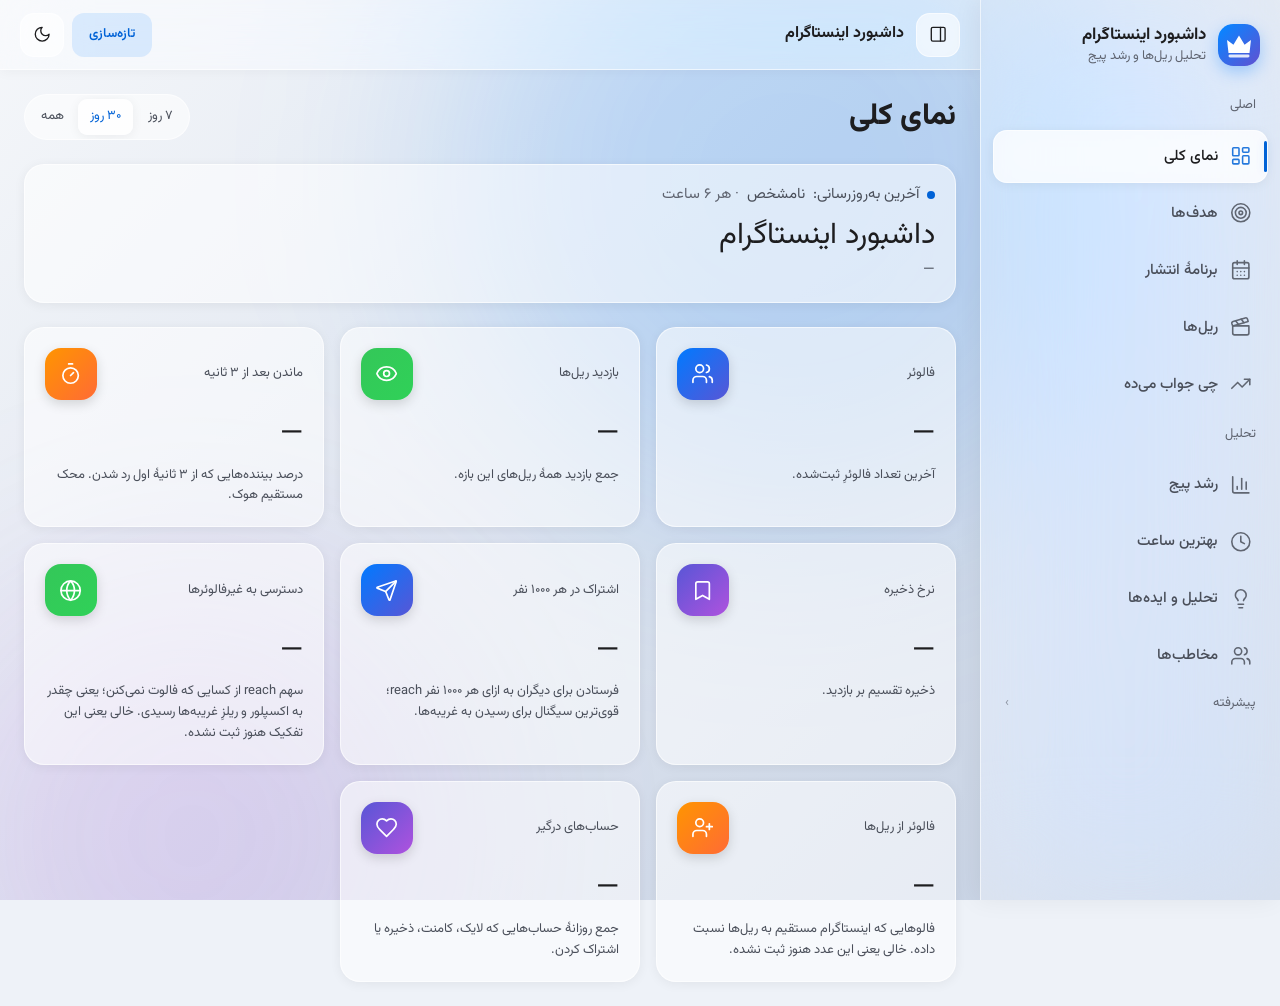
==== commit dc96379b: "ux: beginner-friendly panel (no features removed) - Sidebar: tuck آزمایش‌ها/رقبا/چک‌لیست into a coll" ====
--- a/index.html
+++ b/index.html
@@ -123,7 +123,7 @@
       </div>
       <button class="icon-btn lg:hidden shrink-0 !bg-white/5 !border-white/10 !text-white" type="button" data-close-sidebar aria-label="بستن منو"><svg width="18" height="18" viewBox="0 0 24 24" fill="none" stroke="currentColor" stroke-width="1.75" stroke-linecap="round"><path d="M18 6 6 18"/><path d="m6 6 12 12"/></svg></button>
     </div>
-    <nav class="flex-1 overflow-y-auto px-3 space-y-1" aria-label="بخش‌ها"><p class="sidebar-section-title text-[0.7rem] text-[#8A7C6E] px-3 pt-2 pb-2">اصلی</p><a class="nav-item is-active" href="#/top" data-sec="top"><svg class="nav-icon"><use href="#i-grid"></use></svg><span class="sidebar-label">نمای کلی</span></a><a class="nav-item" href="#/goals" data-sec="goals"><svg class="nav-icon"><use href="#i-target"></use></svg><span class="sidebar-label">هدف‌ها</span></a><a class="nav-item" href="#/plan" data-sec="plan"><svg class="nav-icon"><use href="#i-calendar"></use></svg><span class="sidebar-label">برنامهٔ انتشار</span></a><a class="nav-item" href="#/reels" data-sec="reels"><svg class="nav-icon"><use href="#i-film"></use></svg><span class="sidebar-label">ریل‌ها</span></a><a class="nav-item" href="#/works" data-sec="works"><svg class="nav-icon"><use href="#i-trend"></use></svg><span class="sidebar-label">چی جواب می‌ده</span></a><p class="sidebar-section-title text-[0.7rem] text-[#8A7C6E] px-3 pt-2 pb-2">تحلیل</p><a class="nav-item" href="#/growth" data-sec="growth"><svg class="nav-icon"><use href="#i-chart"></use></svg><span class="sidebar-label">رشد پیج</span></a><a class="nav-item" href="#/besttime" data-sec="besttime"><svg class="nav-icon"><use href="#i-clock"></use></svg><span class="sidebar-label">بهترین ساعت</span></a><a class="nav-item" href="#/experiments" data-sec="experiments"><svg class="nav-icon"><use href="#i-flask"></use></svg><span class="sidebar-label">آزمایش‌ها</span></a><a class="nav-item" href="#/insights" data-sec="insights"><svg class="nav-icon"><use href="#i-bulb"></use></svg><span class="sidebar-label">تحلیل و ایده‌ها</span></a><a class="nav-item" href="#/competitors" data-sec="competitors"><svg class="nav-icon"><use href="#i-trophy"></use></svg><span class="sidebar-label">رقبا</span></a><a class="nav-item" href="#/audience" data-sec="audience"><svg class="nav-icon"><use href="#i-users"></use></svg><span class="sidebar-label">مخاطب‌ها</span></a><a class="nav-item" href="#/checklist" data-sec="checklist"><svg class="nav-icon"><use href="#i-check"></use></svg><span class="sidebar-label">چک‌لیست</span></a><p class="sidebar-section-title text-[0.7rem] text-[#8A7C6E] px-3 pt-5 pb-2" data-panel-only hidden>ابزارها</p><a class="nav-item" href="#/assistant" data-sec="assistant" data-panel-only hidden><svg class="nav-icon"><use href="#i-chat"></use></svg><span class="sidebar-label">دستیار</span></a><a class="nav-item" href="#/studio" data-sec="studio" data-panel-only hidden><svg class="nav-icon"><use href="#i-spark"></use></svg><span class="sidebar-label">استودیو محتوا</span></a><a class="nav-item" href="#/board" data-sec="board" data-panel-only hidden><svg class="nav-icon"><use href="#i-board"></use></svg><span class="sidebar-label">بُرد تولید</span></a><a class="nav-item" href="#/comments" data-sec="comments" data-panel-only hidden><svg class="nav-icon"><use href="#i-comment"></use></svg><span class="sidebar-label">کامنت‌ها</span></a><p class="sidebar-section-title text-[0.7rem] text-[#8A7C6E] px-3 pt-5 pb-2" data-panel-only hidden>حساب</p><a class="nav-item" href="/settings" data-panel-only hidden><svg class="nav-icon"><use href="#i-settings"></use></svg><span class="sidebar-label">تنظیمات و اتصال‌ها</span></a><a class="nav-item" href="/admin" data-admin-only hidden><svg class="nav-icon"><use href="#i-shield"></use></svg><span class="sidebar-label">مدیریت پنل</span></a></nav>
+    <nav class="flex-1 overflow-y-auto px-3 space-y-1" aria-label="بخش‌ها"><p class="sidebar-section-title text-[0.7rem] text-[#8A7C6E] px-3 pt-2 pb-2">اصلی</p><a class="nav-item is-active" href="#/top" data-sec="top"><svg class="nav-icon"><use href="#i-grid"></use></svg><span class="sidebar-label">نمای کلی</span></a><a class="nav-item" href="#/goals" data-sec="goals"><svg class="nav-icon"><use href="#i-target"></use></svg><span class="sidebar-label">هدف‌ها</span></a><a class="nav-item" href="#/plan" data-sec="plan"><svg class="nav-icon"><use href="#i-calendar"></use></svg><span class="sidebar-label">برنامهٔ انتشار</span></a><a class="nav-item" href="#/reels" data-sec="reels"><svg class="nav-icon"><use href="#i-film"></use></svg><span class="sidebar-label">ریل‌ها</span></a><a class="nav-item" href="#/works" data-sec="works"><svg class="nav-icon"><use href="#i-trend"></use></svg><span class="sidebar-label">چی جواب می‌ده</span></a><p class="sidebar-section-title text-[0.7rem] text-[#8A7C6E] px-3 pt-2 pb-2">تحلیل</p><a class="nav-item" href="#/growth" data-sec="growth"><svg class="nav-icon"><use href="#i-chart"></use></svg><span class="sidebar-label">رشد پیج</span></a><a class="nav-item" href="#/besttime" data-sec="besttime"><svg class="nav-icon"><use href="#i-clock"></use></svg><span class="sidebar-label">بهترین ساعت</span></a><a class="nav-item" href="#/insights" data-sec="insights"><svg class="nav-icon"><use href="#i-bulb"></use></svg><span class="sidebar-label">تحلیل و ایده‌ها</span></a><a class="nav-item" href="#/audience" data-sec="audience"><svg class="nav-icon"><use href="#i-users"></use></svg><span class="sidebar-label">مخاطب‌ها</span></a><details class="nav-adv"><summary class="sidebar-section-title text-[0.7rem] text-[#8A7C6E] px-3 pt-3 pb-2" style="cursor:pointer">پیشرفته</summary><a class="nav-item" href="#/experiments" data-sec="experiments"><svg class="nav-icon"><use href="#i-flask"></use></svg><span class="sidebar-label">آزمایش‌ها</span></a><a class="nav-item" href="#/competitors" data-sec="competitors"><svg class="nav-icon"><use href="#i-trophy"></use></svg><span class="sidebar-label">رقبا</span></a><a class="nav-item" href="#/checklist" data-sec="checklist"><svg class="nav-icon"><use href="#i-check"></use></svg><span class="sidebar-label">چک‌لیست</span></a></details><p class="sidebar-section-title text-[0.7rem] text-[#8A7C6E] px-3 pt-5 pb-2" data-panel-only hidden>ابزارها</p><a class="nav-item" href="#/assistant" data-sec="assistant" data-panel-only hidden><svg class="nav-icon"><use href="#i-chat"></use></svg><span class="sidebar-label">دستیار</span></a><a class="nav-item" href="#/studio" data-sec="studio" data-panel-only hidden><svg class="nav-icon"><use href="#i-spark"></use></svg><span class="sidebar-label">استودیو محتوا</span></a><a class="nav-item" href="#/screenshot" data-sec="screenshot" data-panel-only hidden><svg class="nav-icon"><use href="#i-eye"></use></svg><span class="sidebar-label">تحلیل اسکرین‌شات</span></a><a class="nav-item" href="#/board" data-sec="board" data-panel-only hidden><svg class="nav-icon"><use href="#i-board"></use></svg><span class="sidebar-label">بُرد تولید</span></a><a class="nav-item" href="#/publish" data-sec="publish" data-panel-only hidden><svg class="nav-icon"><use href="#i-send"></use></svg><span class="sidebar-label">انتشار ریل</span></a><a class="nav-item" href="#/comments" data-sec="comments" data-panel-only hidden><svg class="nav-icon"><use href="#i-comment"></use></svg><span class="sidebar-label">کامنت‌ها</span></a><p class="sidebar-section-title text-[0.7rem] text-[#8A7C6E] px-3 pt-5 pb-2" data-panel-only hidden>حساب</p><a class="nav-item" href="/settings" data-panel-only hidden><svg class="nav-icon"><use href="#i-settings"></use></svg><span class="sidebar-label">تنظیمات و اتصال‌ها</span></a><a class="nav-item" href="/admin" data-admin-only hidden><svg class="nav-icon"><use href="#i-shield"></use></svg><span class="sidebar-label">مدیریت پنل</span></a></nav>
     <div class="px-3 pb-5 mt-auto" data-panel-only hidden>
       <div class="flex items-center gap-3 rounded-2xl bg-white/[0.04] border border-white/5 p-3">
         <div class="avatar" style="background: linear-gradient(135deg, #C45C26, #3A2A22)" data-user-initials>…</div>
@@ -179,16 +179,17 @@
       </div>
     </div>
     <div class="sj-onboard" id="onboard" hidden></div>
+    <div id="nodata-nudge" hidden></div>
   </header>
 
   <section class="sj-tiles" id="kpis" aria-label="عددهای اصلی">
-    <div class="sj-tile"><div class="sj-tile-top"><div class="sj-label">فالوئر</div><span class="sj-kpi-icon" aria-hidden="true"><svg><use href="#i-users"></use></svg></span></div><div class="sj-num dash-skeleton" data-source="kpis" data-field="followers" data-row="0">—</div><div class="sj-delta" data-delta="followers"></div><div class="sj-def">آخرین عددی که Metricool ثبت کرده.</div></div>
+    <div class="sj-tile"><div class="sj-tile-top"><div class="sj-label">فالوئر</div><span class="sj-kpi-icon" aria-hidden="true"><svg><use href="#i-users"></use></svg></span></div><div class="sj-num dash-skeleton" data-source="kpis" data-field="followers" data-row="0">—</div><div class="sj-delta" data-delta="followers"></div><div class="sj-def">آخرین تعداد فالوئرِ ثبت‌شده.</div></div>
     <div class="sj-tile"><div class="sj-tile-top"><div class="sj-label">بازدید ریل‌ها</div><span class="sj-kpi-icon" aria-hidden="true"><svg><use href="#i-eye"></use></svg></span></div><div class="sj-num dash-skeleton" data-source="kpis" data-field="views" data-row="0">—</div><div class="sj-delta" data-delta="views"></div><div class="sj-def">جمع بازدید همهٔ ریل‌های این بازه.</div></div>
     <div class="sj-tile"><div class="sj-tile-top"><div class="sj-label">ماندن بعد از ۳ ثانیه</div><span class="sj-kpi-icon" aria-hidden="true"><svg><use href="#i-timer"></use></svg></span></div><div class="sj-num dash-skeleton" data-source="kpis" data-field="view_rate" data-row="0">—</div><div class="sj-delta" data-delta="view_rate"></div><div class="sj-def">درصد بیننده‌هایی که از ۳ ثانیهٔ اول رد شدن. محک مستقیم هوک.</div></div>
     <div class="sj-tile"><div class="sj-tile-top"><div class="sj-label">نرخ ذخیره</div><span class="sj-kpi-icon" aria-hidden="true"><svg><use href="#i-bookmark"></use></svg></span></div><div class="sj-num dash-skeleton" data-source="kpis" data-field="save_rate" data-row="0">—</div><div class="sj-delta" data-delta="save_rate"></div><div class="sj-def">ذخیره تقسیم بر بازدید.</div></div>
     <div class="sj-tile"><div class="sj-tile-top"><div class="sj-label">اشتراک در هر ۱۰۰۰ نفر</div><span class="sj-kpi-icon" aria-hidden="true"><svg><use href="#i-send"></use></svg></span></div><div class="sj-num dash-skeleton" data-source="kpis" data-field="shares_per_1k" data-row="0">—</div><div class="sj-delta" data-delta="shares_per_1k"></div><div class="sj-def">فرستادن برای دیگران به ازای هر ۱۰۰۰ نفر reach؛ قوی‌ترین سیگنال برای رسیدن به غریبه‌ها.</div></div>
-    <div class="sj-tile"><div class="sj-tile-top"><div class="sj-label">دسترسی به غیرفالوئرها</div><span class="sj-kpi-icon" aria-hidden="true"><svg><use href="#i-globe"></use></svg></span></div><div class="sj-num dash-skeleton" data-source="kpis" data-field="non_follower_share" data-row="0">—</div><div class="sj-delta" data-delta="non_follower_share"></div><div class="sj-def">سهم reach از کسایی که فالوت نمی‌کنن؛ یعنی چقدر به اکسپلور و ریلزِ غریبه‌ها رسیدی. خالی یعنی Metricool هنوز این تفکیک رو نداده.</div></div>
-    <div class="sj-tile"><div class="sj-tile-top"><div class="sj-label">فالوئر از ریل‌ها</div><span class="sj-kpi-icon" aria-hidden="true"><svg><use href="#i-userplus"></use></svg></span></div><div class="sj-num dash-skeleton" data-source="kpis" data-field="follows" data-row="0">—</div><div class="sj-delta" data-delta="follows"></div><div class="sj-def">فالوهایی که اینستاگرام مستقیم به ریل‌ها نسبت داده. خالی یعنی Metricool هنوز این عدد رو نداده.</div></div>
+    <div class="sj-tile"><div class="sj-tile-top"><div class="sj-label">دسترسی به غیرفالوئرها</div><span class="sj-kpi-icon" aria-hidden="true"><svg><use href="#i-globe"></use></svg></span></div><div class="sj-num dash-skeleton" data-source="kpis" data-field="non_follower_share" data-row="0">—</div><div class="sj-delta" data-delta="non_follower_share"></div><div class="sj-def">سهم reach از کسایی که فالوت نمی‌کنن؛ یعنی چقدر به اکسپلور و ریلزِ غریبه‌ها رسیدی. خالی یعنی این تفکیک هنوز ثبت نشده.</div></div>
+    <div class="sj-tile"><div class="sj-tile-top"><div class="sj-label">فالوئر از ریل‌ها</div><span class="sj-kpi-icon" aria-hidden="true"><svg><use href="#i-userplus"></use></svg></span></div><div class="sj-num dash-skeleton" data-source="kpis" data-field="follows" data-row="0">—</div><div class="sj-delta" data-delta="follows"></div><div class="sj-def">فالوهایی که اینستاگرام مستقیم به ریل‌ها نسبت داده. خالی یعنی این عدد هنوز ثبت نشده.</div></div>
     <div class="sj-tile"><div class="sj-tile-top"><div class="sj-label">حساب‌های درگیر</div><span class="sj-kpi-icon" aria-hidden="true"><svg><use href="#i-heart"></use></svg></span></div><div class="sj-num dash-skeleton" data-source="kpis" data-field="engaged" data-row="0">—</div><div class="sj-delta" data-delta="engaged"></div><div class="sj-def">جمع روزانهٔ حساب‌هایی که لایک، کامنت، ذخیره یا اشتراک کردن.</div></div>
   </section>
 
@@ -265,6 +266,8 @@
             <th data-field="views">بازدید</th>
             <th data-field="multiple">چند برابر میانه</th>
             <th data-field="view_rate">ماندن ۳ ثانیه</th>
+            <th data-field="watch_pct" title="میانگین زمان تماشا ÷ مدت ویدیو">درصد تماشا</th>
+            <th data-field="duration">مدت</th>
             <th data-field="avg_watch">میانگین تماشا</th>
             <th data-field="watch_total">کل تماشا</th>
             <th data-field="save_rate">نرخ ذخیره</th>
@@ -392,6 +395,12 @@
       <p class="sj-note">تخمین Metricool از فعالیت مخاطب‌ها؛ هر چی پررنگ‌تر، بهتر. برای پیج تازه این تخمین بیشتر از داده‌های عمومی میاد تا مخاطب‌های خودت، پس با عددهای ریل‌هات مقایسه‌اش کن. بهترین زمان‌ها: <b class="sj-inl" id="besttime-top" data-source="best_top">—</b></p>
       <div class="sj-heat dash-skeleton" id="besttime-chart" data-source="best_time"></div>
     </div>
+    <div class="sj-card" id="online-card" data-panel-only hidden>
+      <h3>فالوئرهات کی آنلاین‌اند؟</h3>
+      <p class="sj-note">از خود اینستاگرام: میانگین تعداد فالوئرهای آنلاین در هر ساعت، به وقت تهران. نیم ساعت قبل از اوج منتشر کن تا ریل وقتی بیشترشون آنلاین‌اند تازه باشه.</p>
+      <div id="online-chart" class="sj-online" role="img" aria-label="فالوئرهای آنلاین در هر ساعت"></div>
+      <p class="sj-small" id="online-note"></p>
+    </div>
     <div class="sj-card" id="hour-card">
       <h3>ساعت انتشار خودت در برابر نتیجهٔ واقعی</h3>
       <p class="sj-note">هر نقطه یه ریله: ساعت انتشار (به وقت تهران) و چند برابر میانه‌ای که گرفت. ستون‌های کم‌رنگ پشت نقطه‌ها میانگین تخمین Metricool برای اون ساعته. وقتی نقطه‌ها زیاد بشن، معلوم می‌شه تخمین Metricool با مخاطب خودت می‌خونه یا نه.</p>
@@ -401,6 +410,8 @@
 
   <section class="sj-sec" id="insights">
     <h2 class="sj-h2">تحلیل این هفته</h2>
+    <div class="sj-card sj-auto-sum" id="auto-summary" data-source="auto_summary"></div>
+    <p class="sj-small sj-ins-meta" id="insights-meta" role="note"></p>
     <div class="sj-insights" id="insights-list" data-source="insights"></div>
   </section>
 
@@ -412,6 +423,12 @@
 
   <section class="sj-sec" id="competitors">
     <h2 class="sj-h2">رقبا و پیج‌های الگو</h2>
+    <div class="sj-card" id="comp-handles-card" data-panel-only hidden>
+      <div class="sj-tools"><h3>رقبایی که دنبال می‌کنی</h3><a class="sj-btn" href="#/studio/viral">تحقیق وایرال روی ریل‌هاشون</a></div>
+      <p class="sj-note">آیدی اینستاگرام پیج‌های رقیب یا الگو رو بنویس، فارسی‌زبان یا خارجی (با ویرگول یا هر کدوم تو یه خط). آمارشون هر ۶ ساعت با اتصال Facebook (Business Discovery) میاد، با بازدید هر ریل؛ «تحقیق وایرال» هم خودکار از همین‌ها استفاده می‌کنه.</p>
+      <label class="sj-field">آیدی‌ها<textarea id="comp-handles" rows="3" dir="ltr" placeholder="ali.ai, sara.creates"></textarea></label>
+      <div class="sj-row-btns"><button type="button" class="sj-btn sj-btn-primary" id="comp-handles-save">ذخیره</button><span class="sj-small" id="comp-handles-msg" role="status"></span></div>
+    </div>
     <div class="sj-grid2">
       <div class="sj-card" id="comp-card">
         <h3>رقبای ثبت‌شده در Metricool</h3>
@@ -550,10 +567,29 @@
     </div>
   </section>
 
+  <section class="sj-sec" id="screenshot">
+    <h2 class="sj-h2">تحلیل با اسکرین‌شات</h2>
+    <p class="sj-note">اگه هنوز اکانتت رو وصل نکردی، ساده‌ترین راه همینه: از بخشِ Insights/آمارِ اینستاگرامت عکس بگیر (تعدادِ دنبال‌کننده، دسترسی، بازدید، آمارِ یه ریل، بهترین ساعت‌ها) و اینجا بذار. خودش عددها رو می‌خونه، یه تحلیل و پیشنهاد می‌ده و داشبوردت رو هم پر می‌کنه. تا ۸ عکس هر بار.</p>
+    <div class="sj-card" style="padding:16px">
+      <label class="sj-btn" for="shot-file" style="cursor:pointer"><svg class="nav-icon" style="width:1em;height:1em;vertical-align:-0.15em"><use href="#i-plus"></use></svg> انتخاب اسکرین‌شات‌ها</label>
+      <input id="shot-file" type="file" accept="image/*" multiple hidden>
+      <div id="shot-list" class="sj-bchips" style="margin-top:10px"></div>
+      <div class="sj-row-btns" style="display:flex;gap:8px;align-items:center;margin-top:12px">
+        <button class="sj-btn sj-btn-primary" id="shot-go" type="button" disabled>تحلیل کن</button>
+        <button class="sj-btn" id="shot-clear" type="button" hidden>پاک کردن</button>
+        <span class="sj-small" id="shot-msg" role="status"></span>
+      </div>
+    </div>
+    <div id="shot-result" style="margin-top:16px"></div>
+  </section>
+
   <section class="sj-sec" id="board">
     <h2 class="sj-h2">بُرد تولید</h2>
     <p class="sj-note">هر ریل از ایده تا انتشار. کارت‌ها رو بین ستون‌ها بکش (روی گوشی با فلش‌ها جابه‌جا کن). وقتی ریل منتشر شد، کارت رو به ریلش وصل کن تا بازدیدش همین‌جا دیده بشه. از کارت هر ایده هم با «به بُرد تولید» کارت بساز.</p>
-    <div class="sj-seg" role="tablist" aria-label="نمای بُرد" id="board-view"><button type="button" role="tab" data-view="cols" aria-selected="true">ستون‌ها</button><button type="button" role="tab" data-view="cal" aria-selected="false">تقویم</button></div>
+    <div class="sj-row-btns" style="display:flex;flex-wrap:wrap;gap:8px;align-items:center">
+      <div class="sj-seg" role="tablist" aria-label="نمای بُرد" id="board-view"><button type="button" role="tab" data-view="cols" aria-selected="true">ستون‌ها</button><button type="button" role="tab" data-view="cal" aria-selected="false">تقویم</button></div>
+      <button type="button" class="sj-btn" id="plan-to-board" data-panel-only hidden><svg class="nav-icon" style="width:1em;height:1em;vertical-align:-0.15em"><use href="#i-calendar"></use></svg> برنامهٔ هفته رو بذار روی بُرد</button>
+    </div>
     <div class="sj-jcal" id="board-cal" hidden></div>
     <div class="sj-board" id="board-cols"><div class="vf-skel-group" aria-busy="true" aria-label="در حال بارگذاری"><span class="vf-skel vf-skel-line" style="width:40%"></span><span class="vf-skel vf-skel-block"></span><span class="vf-skel vf-skel-line" style="width:70%"></span></div></div>
     <p class="sj-small" id="board-msg" role="status"></p>
@@ -570,7 +606,7 @@
         <label>تاریخ انتشار<input name="due" type="date" dir="ltr"></label>
       </div>
       <label>ریل منتشرشده<select name="reel"></select></label>
-      <div class="sj-row-btns" style="display:flex"><button class="sj-btn sj-btn-primary" type="submit">ذخیره</button><button class="sj-btn" type="button" id="board-to-buffer">فرستادن به Buffer</button><button class="sj-btn" type="button" id="board-delete">حذف کارت</button><span class="sj-small" id="board-form-msg" role="status"></span></div>
+      <div class="sj-row-btns" style="display:flex"><button class="sj-btn sj-btn-primary" type="submit">ذخیره</button><button class="sj-btn" type="button" id="board-to-publish" hidden>انتشار مستقیم</button><button class="sj-btn" type="button" id="board-to-buffer">فرستادن به Buffer</button><button class="sj-btn" type="button" id="board-delete">حذف کارت</button><span class="sj-small" id="board-form-msg" role="status"></span></div>
     </form>
   </dialog>
 
@@ -593,6 +629,62 @@
     </form>
   </dialog>
 
+  <section class="sj-sec" id="publish">
+    <h2 class="sj-h2">انتشار ریل</h2>
+    <p class="sj-note">ویدیو رو بذار، کاورش رو بساز، کپشن رو چک کن و همین حالا یا سر ساعت منتشرش کن. اینستاگرام ویدیو رو از پنل برمی‌داره و بعد از انتشار فایل پاک می‌شه.</p>
+    <div class="sj-pub-grid">
+      <div class="sj-card" id="pub-video-card">
+        <h3>۱. ویدیو</h3>
+        <label class="sj-drop" id="pub-drop">
+          <input type="file" id="pub-file" accept="video/mp4,video/quicktime" class="sj-visually-hidden">
+          <svg class="sj-ico" aria-hidden="true"><use href="#i-film"></use></svg>
+          <b>ویدیو رو اینجا بکش یا بزن تا انتخابش کنی</b>
+          <small>MP4 یا MOV، عمودی ۹:۱۶، ۳ ثانیه تا ۱۵ دقیقه، تا ۱۰۰ مگابایت</small>
+        </label>
+        <video id="pub-preview" controls playsinline preload="metadata" hidden></video>
+        <div class="sj-progress" id="pub-progress" hidden><span></span></div>
+        <p class="sj-small" id="pub-vinfo" role="status"></p>
+        <details class="sj-crit-paste" id="pub-transcript-box" hidden><summary>متن ریل رو دستی می‌ذارم (اگه تبدیل خودکار صدا به متن نداری)</summary>
+          <textarea id="pub-transcript" rows="4" placeholder="هر جمله تو یه خط؛ زمان‌بندی با سرعت حرف زدنت تخمین زده می‌شه."></textarea></details>
+        <div class="sj-row-btns"><button type="button" class="sj-btn" id="pub-critique" hidden>نقد ویدیو قبل از انتشار</button></div>
+        <div id="pub-critique-out"></div>
+      </div>
+      <div class="sj-card" id="pub-cover-card">
+        <h3>۲. کاور (۱۰۸۰×۱۹۲۰)</h3>
+        <div class="sj-cover-wrap" id="cover-wrap">
+          <canvas id="cover-canvas" width="1080" height="1920" role="img" aria-label="پیش‌نمایش کاور"></canvas>
+          <div class="sj-cover-guide" aria-hidden="true"><span class="g-grid"></span><span class="g-ui"></span></div>
+        </div>
+        <label class="sj-field">فریم از ویدیو<input type="range" id="cover-time" min="0" max="1000" value="80" disabled></label>
+        <label class="sj-field">یا عکس پس‌زمینه<input type="file" id="cover-img" accept="image/jpeg,image/png,image/webp"></label>
+        <label class="sj-field">متن کاور<textarea id="cover-text" rows="2" maxlength="90" placeholder="مثلاً: ۳۰ ریل اول همه شکست می‌خورن"></textarea></label>
+        <div class="sj-cover-opts">
+          <label class="sj-field">جای متن<select id="cover-pos"><option value="center">وسط (تو گرید هم دیده می‌شه)</option><option value="top">بالا</option><option value="bottom">پایین</option></select></label>
+          <label class="sj-field">ظاهر<select id="cover-style"><option value="shadow">سفید با سایه</option><option value="box">کادر سفید</option><option value="yellow">زرد</option></select></label>
+          <label class="sj-field">اندازه<input type="range" id="cover-size" min="60" max="150" value="96"></label>
+        </div>
+        <label class="sj-check"><input type="checkbox" id="cover-guide" checked> نشون بده تو گرید پروفایل و زیر دکمه‌های اینستاگرام چی دیده می‌شه</label>
+        <div class="sj-row-btns"><button type="button" class="sj-btn" id="cover-use">استفاده به‌عنوان کاور</button><button type="button" class="sj-btn" id="cover-download">دانلود کاور</button></div>
+        <p class="sj-small" id="cover-msg" role="status"></p>
+      </div>
+      <div class="sj-card" id="pub-post-card">
+        <h3>۳. کپشن و زمان</h3>
+        <label class="sj-field">کپشن<textarea id="pub-caption" rows="8" maxlength="2200" placeholder="خط اول مهم‌ترینه؛ فقط همون قبل از «بیشتر» دیده می‌شه."></textarea></label>
+        <p class="sj-small" id="pub-caption-lint" aria-live="polite"></p>
+        <label class="sj-field">زمان انتشار<select id="pub-when-mode"><option value="now">همین حالا</option><option value="at">سر یه ساعت مشخص (وقت تهران)</option></select></label>
+        <input type="datetime-local" id="pub-when" aria-label="تاریخ و ساعت انتشار" hidden>
+        <div id="pub-best" class="sj-best"></div>
+        <label class="sj-check"><input type="checkbox" id="pub-feed" checked> تو فید و گرید پروفایل هم نشون بده</label>
+        <div class="sj-row-btns"><button type="button" class="sj-btn sj-btn-primary" id="pub-go" disabled>انتشار</button></div>
+        <p class="sj-small" id="pub-msg" role="status"></p>
+      </div>
+    </div>
+    <div class="sj-card">
+      <div class="sj-tools"><h3>صف انتشار</h3><span class="sj-small" id="pub-limit"></span></div>
+      <div id="pub-queue"></div>
+    </div>
+  </section>
+
   <section class="sj-sec" id="comments">
     <h2 class="sj-h2">کامنت‌ها</h2>
     <p class="sj-note">کامنت‌های ریل‌های ۳۰ روز اخیر، هر ۶ ساعت از اتصال Instagram API. «بی‌جواب» یعنی خودت هنوز زیرش جواب ندادی.</p>
@@ -604,6 +696,13 @@
       <div class="sj-tools"><h3>همهٔ کامنت‌ها</h3>
         <div class="sj-seg" role="group" aria-label="فیلتر"><button type="button" data-cfilter="all" aria-pressed="true">همه</button><button type="button" data-cfilter="open" aria-pressed="false">بی‌جواب</button></div></div>
       <div id="comments-list"><div class="vf-skel-group" aria-busy="true" aria-label="در حال بارگذاری"><span class="vf-skel vf-skel-line" style="width:40%"></span><span class="vf-skel vf-skel-block"></span><span class="vf-skel vf-skel-line" style="width:70%"></span></div></div>
+    </div>
+      <div class="sj-card" id="auto-card">
+      <div class="sj-tools"><h3>تحویل خودکار با کلمهٔ کلیدی</h3><button type="button" class="sj-btn" id="auto-add">قانون تازه</button></div>
+      <p class="sj-note">«کلمهٔ X رو کامنت کن تا برات بفرستم»: هر کی زیر اون ریل کلمه رو نوشت، پیام خصوصی (یک بار برای هر نفر) براش می‌ره و اگه بخوای یه جواب کوتاه هم زیر کامنتش. هر ۱۰ دقیقه چک می‌شه؛ اینستاگرام فقط تا ۷ روز بعد از کامنت اجازهٔ پیام می‌ده. توکن باید دسترسی کامنت و پیام داشته باشه.</p>
+      <div id="auto-rules"></div>
+      <div class="sj-row-btns"><button type="button" class="sj-btn sj-btn-primary" id="auto-save" hidden>ذخیرهٔ قانون‌ها</button><span class="sj-small" id="auto-msg" role="status"></span></div>
+      <details id="auto-log-box"><summary>پیام‌های فرستاده‌شده</summary><div id="auto-log"></div></details>
     </div>
   </section>
 
@@ -753,7 +852,7 @@
         topic: r.topic || 'other', follows_per_1k: r.follows != null && r.views ? Math.round((r.follows / r.views) * 10000) / 10 : null,
         url: r.url, published: r.published, caption: r.caption, views: r.views, median,
         multiple: median && r.views != null ? Math.round((r.views / median) * 10) / 10 : null,
-        view_rate: r.view_rate, avg_watch: r.avg_watch,
+        view_rate: r.view_rate, avg_watch: r.avg_watch, duration: r.duration ?? null, watch_pct: r.watch_pct ?? null, src: r._src || {}, spoken_hook: r.spoken_hook || '',
         save_rate: r.views ? Math.round((r.saves / r.views) * 1000) / 10 : null,
         shares_per_1k: r.reach ? Math.round((r.shares / r.reach) * 10000) / 10 : null,
         reel_id: r.reel_id || '', cover: r.cover || '', watch_total: r.watch_total ?? null, follows: r.follows ?? null,
@@ -830,12 +929,22 @@
   dash.onData(() => {
     const k = dash.data('kpis');
     const tiles = document.querySelectorAll('#kpis [data-source="kpis"]');
+    const nudge = document.getElementById('nodata-nudge');
     if (k.status !== 'ok' || !k.data.length) {
       tiles.forEach((t) => { t.textContent = '—'; t.classList.toggle('dash-skeleton', k.status === 'loading'); });
       take.textContent = '—';
       take.classList.toggle('dash-skeleton', k.status === 'loading');
+      // loaded but truly no data: gently point a beginner to the easiest way to get numbers in
+      const onb = document.getElementById('onboard');
+      if (nudge && window.vfEmpty && k.status === 'ok' && (!onb || onb.hidden)) {
+        nudge.innerHTML = window.vfEmpty('i-eye', 'هنوز داده‌ای نداریم',
+          'ساده‌ترین راه برای شروع: از آمار اینستاگرامت عکس بگیر و بذار؛ خودش عددها رو می‌خونه و همین‌جا نشون می‌ده.',
+          '<a class="sj-btn sj-btn-primary" href="#/screenshot">تحلیل با اسکرین‌شات</a>');
+        nudge.hidden = false;
+      }
       return;
     }
+    if (nudge) nudge.hidden = true;
     const r = k.data[0];
     tiles.forEach((t) => { t.classList.remove('dash-skeleton'); t.textContent = tileFmt[t.dataset.field](r[t.dataset.field]); });
     take.classList.remove('dash-skeleton');
@@ -995,7 +1104,7 @@
     if (d.status !== 'ok') { heat.replaceChildren(); heat.classList.toggle('dash-skeleton', d.status === 'loading'); return; }
     heat.classList.remove('dash-skeleton');
     heat.replaceChildren();
-    if (!d.data.length) { const p = document.createElement('div'); p.className = 'sj-fail sj-empty'; p.textContent = 'Metricool هنوز تخمینی نداده'; heat.append(p); return; }
+    if (!d.data.length) { const p = document.createElement('div'); p.className = 'sj-fail sj-empty'; p.textContent = 'هنوز تخمینی ثبت نشده'; heat.append(p); return; }
     const W = Math.max(560, heat.clientWidth || 560), H = 230, m = { t: 8, r: 8, b: 22, l: 70 };
     const svg = d3.select(heat).append('svg').attr('width', W).attr('height', H).attr('viewBox', `0 0 ${W} ${H}`).attr('direction', 'ltr');
     const x = d3.scaleBand(d3.range(24), [m.l, W - m.r]).padding(0.08);
@@ -1048,11 +1157,18 @@
         cap.append(b);
       }
       cell(topicLabel(r.topic));
-      cell(r.views == null ? '—' : fmtInt(r.views), 'n');
+      if (r.spoken_hook) { const sp = document.createElement('small'); sp.className = 'sj-spoken'; sp.textContent = '🎙 ' + r.spoken_hook.slice(0, 90); cap.append(sp); }
+      const srcName = { instagram: 'Instagram API', meta_app: 'اپ Meta خودت', metricool: 'Metricool', routine: 'Metricool (روتین Claude)', buffer: 'Buffer', apify: 'Apify', brightdata: 'Bright Data',
+        export_csv: 'خروجی Meta Business Suite', screenshot: 'اسکرین‌شات', manual: 'ورود دستی', dyi_json: 'Download your information' };
+      const src = (td, f) => { if (r.src[f]) td.title = 'منبع: ' + (srcName[r.src[f]] || r.src[f]); return td; };
+      src(cell(r.views == null ? '—' : fmtInt(r.views), 'n'), 'views');
       cell(r.multiple == null ? '—' : r.multiple + '×', 'n');
-      cell(fmtPct(r.view_rate), 'n');
-      cell(fmtSec(r.avg_watch), 'n');
-      cell(fmtDur(r.watch_total), 'n');
+      src(cell(fmtPct(r.view_rate), 'n'), 'view_rate');
+      const wp = cell(r.watch_pct == null ? '—' : fmtPct(r.watch_pct), 'n');
+      if (r.watch_pct == null) wp.title = 'برای درصد تماشا مدت ویدیو لازمه: Instagram API رو وصل کن، یا ریل رو از «انتشار ریل» منتشر کن.';
+      src(cell(r.duration == null ? '—' : fmtSec(r.duration), 'n'), 'duration');
+      src(cell(fmtSec(r.avg_watch), 'n'), 'avg_watch');
+      src(cell(fmtDur(r.watch_total), 'n'), 'watch_total');
       cell(fmtPct(r.save_rate), 'n');
       cell(r.shares_per_1k == null ? '—' : String(r.shares_per_1k), 'n');
       cell(r.follows == null ? '—' : fmtInt(r.follows), 'n');
@@ -1061,6 +1177,36 @@
       if (/^https:\/\/(www\.)?instagram\.com\//.test(r.url)) { const a = document.createElement('a'); a.href = r.url; a.target = '_blank'; a.rel = 'noopener'; a.textContent = 'باز کردن'; td.append(a); }
       tbody.append(tr);
     });
+  });
+
+  // the facts at the top of the analysis page (computed by shape.py from the same data as the dashboard)
+  const autoSum = document.getElementById('auto-summary'), insMeta = document.getElementById('insights-meta');
+  const longWhen = (iso) => { try { return new Intl.DateTimeFormat('fa-IR', { dateStyle: 'medium', timeStyle: 'short', timeZone: 'Asia/Tehran' }).format(new Date(typeof iso === 'number' ? iso * 1000 : iso)); } catch (e) { return ''; } };
+  dash.onData(() => {
+    const s = (dash.data('auto_summary').data || [])[0];
+    autoSum.hidden = !s;
+    if (s) {
+      autoSum.replaceChildren();
+      const h = document.createElement('h3'); h.textContent = 'خلاصهٔ عددها'; h.style.margin = '0';
+      const p = document.createElement('p'); p.className = 'sj-small';
+      p.textContent = 'ریل‌های ۷ روز اخیر: ' + fmtInt(s.reels_7) + ' · ۳۰ روز اخیر: ' + fmtInt(s.reels_30) + ' · همه: ' + fmtInt(s.reels_total)
+        + (s.median_views != null ? ' · میانهٔ بازدید: ' + fmtInt(s.median_views) : '') + (s.view_rate_7 != null ? ' · ماندن ۳ ثانیهٔ ۷ روز: ' + fmtPct(s.view_rate_7) : '');
+      autoSum.append(h, p);
+      if (s.best_7) {
+        const b = document.createElement('p'); b.className = 'sj-small';
+        b.textContent = 'بهترین ریل ۷ روز اخیر: «' + s.best_7.caption + '» با ' + fmtInt(s.best_7.views) + ' بازدید' + (s.best_7.multiple ? ' (' + s.best_7.multiple + '× میانه)' : '');
+        autoSum.append(b);
+      }
+      const f = document.createElement('p'); f.className = 'sj-small sj-muted'; f.textContent = 'از دادهٔ ' + longWhen(s.data_at); autoSum.append(f);
+    }
+    const m = (dash.data('insights_meta').data || [])[0];
+    if (!m) { insMeta.textContent = ''; return; }
+    const parts = [];
+    if (m.source === 'panel') parts.push('تحلیل زیر رو هوش مصنوعی پنل ' + longWhen(m.generated_at) + ' از دادهٔ ' + longWhen(m.data_at) + (m.reels ? ' (' + fmtInt(m.reels) + ' ریل)' : '') + ' نوشته.');
+    else parts.push('تحلیل زیر از روتین هفتگی Claude اومده' + (m.data_at ? ' (رسیده ' + longWhen(m.data_at) + ')' : '') + '؛ ممکنه از عددهای تازهٔ بالا عقب‌تر باشه. با وصل کردن هوش مصنوعی تو تنظیمات، بعد از هر همگام‌سازی خودکار از نو نوشته می‌شه.');
+    if (m.stale) parts.push('⚠️ از اون موقع عددها عوض شدن؛ بعد از همگام‌سازی بعدی دوباره نوشته می‌شه.');
+    insMeta.textContent = parts.join(' ');
+    insMeta.classList.toggle('sj-warn', !!m.stale || m.source !== 'panel');
   });
 
   // insights
@@ -1209,7 +1355,7 @@
   dash.onData(() => {
     fillTable('#plan-table tbody', 'week_plan', null, (rows) => rows.map((r) => [String(r.slot), [[r.day_label], [r.time_label, 'n'], [r.title], [r.hook, 'cap']]]));
     fillTable('#comp-table tbody', 'competitors', '#comp-empty', (rows) => rows.slice().sort((a, b) => (b.followers || 0) - (a.followers || 0))
-      .map((r) => [r.screen_name, [[r.screen_name, 'n'], [n0(r.followers), 'n'], [n0(r.reels), 'n'], [n0(r.posts), 'n'], [r.engagement == null ? '—' : d3.format('.1f')(r.engagement), 'n']]]));
+      .map((r) => [r.screen_name, [[r.screen_name + (r.lang === 'fa' ? ' · فارسی' : r.lang === 'en' ? ' · خارجی' : ''), 'n'], [n0(r.followers), 'n'], [n0(r.reels), 'n'], [n0(r.posts), 'n'], [r.engagement == null ? '—' : d3.format('.1f')(r.engagement), 'n']]]));
     fillTable('#comp-reels-table tbody', 'competitor_reels', '#comp-reels-empty', (rows) => rows.slice().sort((a, b) => (b.interactions || 0) - (a.interactions || 0)).slice(0, 10)
       .map((r) => [r.url, [[r.competitor, 'n'], [(r.text || '').split('\n')[0].slice(0, 90), 'cap'], [n0(r.interactions), 'n'], ['باز کردن', 'n', r.url]]]));
     fillTable('#comp-posts-table tbody', 'competitor_posts', '#comp-posts-empty', (rows) => rows.slice().sort((a, b) => (b.interactions || 0) - (a.interactions || 0)).slice(0, 10)
@@ -1302,27 +1448,25 @@
           left = dayDiff(today, g.deadline);
           need = left > 0 ? Math.max(0, (g.target - cur) / left) : null;
         }
-        let trend = null, eta = null, atDeadline = null, history = [];
+        let trend = null, eta = null, atDeadline = null, history = [], thin = false;
         if (g.metric === 'followers' && last) {
           const first = fols.find((d) => d.day >= daysAgo(7));
           if (first && first.day < last.day) pace = (last.followers - first.followers) / dayDiff(first.day, last.day);
-          // forecast: least-squares line through the last 30 days, so one odd day doesn't swing it
-          history = fols.filter((d) => d.day >= daysAgo(30)).map((d) => ({ day: d.day, v: d.followers }));
+          // forecast: the real change over the last 14 days of data (followers now − followers then, ÷ the days
+          // between them); under 3 days of data there's no forecast
+          history = fols.filter((d) => d.day >= daysAgo(14)).map((d) => ({ day: d.day, v: d.followers }));
           const span = history.length ? dayDiff(history[0].day, history[history.length - 1].day) : 0;
-          if (history.length >= 3 && span >= 2) {
-            const xs = history.map((d) => dayDiff(history[0].day, d.day)), ys = history.map((d) => d.v);
-            const mx = d3.mean(xs), my = d3.mean(ys);
-            const sxx = d3.sum(xs, (x) => (x - mx) ** 2);
-            if (sxx > 0) trend = d3.sum(xs, (x, i) => (x - mx) * (ys[i] - my)) / sxx;
+          if (history.length >= 2 && span >= 3) trend = (history[history.length - 1].v - history[0].v) / span;
+          else thin = true;
+          // counted from today, so the date is never in the past even when the newest data is a few days old
+          if (trend != null && cur < g.target && trend > 0.05) {
+            const days = Math.max(1, Math.ceil((g.target - cur) / trend));
+            if (days <= 3650) eta = tehDay(new Date(Date.parse(today + 'T12:00:00Z') + days * 864e5));
           }
-          if (trend != null && cur < g.target && trend > 0.05) {
-            const days = Math.ceil((g.target - cur) / trend);
-            if (days <= 3650) eta = tehDay(new Date(Date.parse(last.day + 'T12:00:00Z') + days * 864e5));
-          }
-          if (trend != null && g.deadline && left > 0) atDeadline = Math.round(cur + trend * dayDiff(last.day, g.deadline));
+          if (trend != null && g.deadline && left > 0) atDeadline = Math.round(cur + trend * left);
         }
         return { id: g.id, label: g.label, why: g.why || '', metric: g.metric, target: g.target, deadline: g.deadline || null, current: cur, pct, days_left: left, need_per_day: need, pace_per_day: pace,
-          trend_per_day: trend, trend_days: history.length ? dayDiff(history[0].day, history[history.length - 1].day) : 0, eta_day: eta, at_deadline: atDeadline, history };
+          trend_per_day: trend, trend_days: history.length ? dayDiff(history[0].day, history[history.length - 1].day) : 0, eta_day: eta, at_deadline: atDeadline, history, thin };
       });
     },
   });
@@ -1370,10 +1514,11 @@
         if (g.days_left <= 0) lines.push('مهلت تموم شده.');
         else lines.push(g.days_left + ' روز مونده؛ روزی ' + r1(g.need_per_day) + ' لازمه' + (g.pace_per_day != null ? '، سرعت ۷ روز اخیر روزی ' + r1(g.pace_per_day) + '.' : '.'));
       }
+      if (g.pct < 100 && g.thin) lines.push('پیش‌بینی: داده کافی نیست (آمار فالوئر کمتر از ۳ روزه).');
       if (g.pct < 100 && g.trend_per_day != null) {
-        if (g.trend_per_day <= 0.05) lines.push('پیش‌بینی: با روند ' + g.trend_days + ' روز اخیر فالوئر زیاد نمی‌شه؛ این‌طوری به هدف نمی‌رسی.');
+        if (g.trend_per_day <= 0.05) lines.push('پیش‌بینی: تو ' + g.trend_days + ' روز اخیر فالوئر زیاد نشده؛ این‌طوری به هدف نمی‌رسی.');
         else {
-          let t = 'پیش‌بینی: با روند ' + g.trend_days + ' روز اخیر (روزی ' + r1(g.trend_per_day) + ') ';
+          let t = 'پیش‌بینی: با رشد ' + g.trend_days + ' روز اخیر (روزی ' + r1(g.trend_per_day) + ' فالوئر) ';
           t += g.eta_day ? 'حدود ' + fmtLong(g.eta_day) + ' به هدف می‌رسی' : 'بیشتر از ده سال طول می‌کشه';
           if (g.at_deadline != null) t += g.at_deadline >= g.target ? '؛ یعنی قبل از مهلت ✓' : '؛ تا مهلت به حدود ' + fmtInt(g.at_deadline) + ' می‌رسی';
           lines.push(t + '.');
@@ -1564,7 +1709,9 @@
 
   // ---------- what works: by topic, and by hook / caption features ----------
   const avg = (rows, f) => { const v = rows.map((r) => r[f]).filter((x) => x != null); return v.length ? Math.round((d3.mean(v)) * 10) / 10 : null; };
-  const groupStats = (rows) => ({ n: rows.length, multiple: med(rows.map((r) => r.multiple).filter((x) => x != null)), view_rate: avg(rows, 'view_rate'), save_rate: avg(rows, 'save_rate') });
+  const MIN_GROUP = 3;  // a group of one or two reels is luck, not a pattern
+  const groupStats = (rows) => (rows.length < MIN_GROUP ? { n: rows.length, multiple: null, view_rate: null, save_rate: null, few: true }
+    : { n: rows.length, multiple: med(rows.map((r) => r.multiple).filter((x) => x != null)), view_rate: avg(rows, 'view_rate'), save_rate: avg(rows, 'save_rate'), few: false });
   dash.calc('topic_stats', {
     inputs: ['reel_scores', 'topics'],
     title: 'Reels by topic',
@@ -1588,17 +1735,27 @@
     inputs: ['reel_scores'],
     title: 'Hook and caption features',
     description: 'For each caption feature (hook = first line): reels with and without it, their median multiple of the page median and average 3-second view rate.',
-    fn: (reels) => features.map(([feature, label, test]) => {
-      const yes = reels.filter(test), no = reels.filter((r) => !test(r));
-      const a = groupStats(yes), b = groupStats(no);
-      return { feature, label, n_with: a.n, n_without: b.n, multiple_with: a.multiple, multiple_without: b.multiple, view_rate_with: a.view_rate, view_rate_without: b.view_rate };
-    }),
+    fn: (reels) => {
+      const row = (feature, label, test, rs) => {
+        const yes = rs.filter(test), no = rs.filter((r) => !test(r));
+        const a = groupStats(yes), b = groupStats(no);
+        return { feature, label, n_with: a.n, n_without: b.n, multiple_with: a.multiple, multiple_without: b.multiple, view_rate_with: a.view_rate, view_rate_without: b.view_rate, few: a.few || b.few };
+      };
+      const out = features.map(([feature, label, test]) => row(feature, label + ' (کپشن)', test, reels));
+      // the same hook features on the words actually said in the first 3 seconds (reels that have them)
+      const heard = reels.filter((r) => r.spoken_hook).map((r) => ({ ...r, caption: r.spoken_hook }));
+      if (heard.length >= 3) features.filter(([f]) => ['question', 'number', 'tool', 'short'].includes(f))
+        .forEach(([feature, label, test]) => out.push(row('spoken-' + feature, label + ' (هوک گفته‌شده)', test, heard)));
+      return out;
+    },
   });
   const vs = (a, b, f) => (a == null ? '—' : f(a)) + ' / ' + (b == null ? '—' : f(b));
   dash.onData(() => {
-    fillTable('#topics-table tbody', 'topic_stats', null, (rows) => rows.map((r) => [r.topic, [[r.label], [fmtInt(r.n), 'n'], [r.multiple == null ? '—' : r.multiple + '×', 'n'], [fmtPct(r.view_rate), 'n'], [fmtPct(r.save_rate), 'n']]]));
+    const few = 'نمونه کمه (زیر ۳ ریل)';
+    fillTable('#topics-table tbody', 'topic_stats', null, (rows) => rows.map((r) => [r.topic, [[r.label], [fmtInt(r.n), 'n'],
+      [r.few ? few : r.multiple == null ? '—' : r.multiple + '×', 'n'], [r.few ? '—' : fmtPct(r.view_rate), 'n'], [r.few ? '—' : fmtPct(r.save_rate), 'n']]]));
     fillTable('#hooks-table tbody', 'caption_stats', null, (rows) => rows.map((r) => [r.feature, [[r.label], [r.n_with + ' / ' + r.n_without, 'n'],
-      [vs(r.multiple_with, r.multiple_without, (x) => x + '×'), 'n'], [vs(r.view_rate_with, r.view_rate_without, (x) => x + '%'), 'n']]]));
+      [r.few ? few : vs(r.multiple_with, r.multiple_without, (x) => x + '×'), 'n'], [r.few ? '—' : vs(r.view_rate_with, r.view_rate_without, (x) => x + '%'), 'n']]]));
   });
 
   // ---------- funnel: views → people reached → engaged → net followers → link taps ----------
@@ -1693,22 +1850,37 @@
   dash.calc('experiment_results', {
     inputs: ['experiments', 'reel_scores_all'],
     title: 'Experiment results',
-    description: 'Each experiment from content/experiments.json with the chosen metric for reel A and reel B, and the winner once both reels are at least 48 hours old (under 10% apart counts as a tie).',
+    description: 'Each experiment from content/experiments.json: the median of the chosen metric over side A’s reels and side B’s, a result only once each side has at least 3 reels 48+ hours old (under 10% apart counts as a tie), and a warning when the sides differ in topic or posting hour.',
     fn: (exps, reels) => exps.map((e) => {
       const metric = expMetric[e.metric] ? e.metric : 'multiple';
-      const side = (s) => { const r = s && s.url ? reels.find((x) => x.url === s.url) : null; return { label: (s && s.label) || '', reel: r, value: r ? r[metric] : null, age: r ? (Date.now() - pubMs(r)) / 36e5 : null }; };
+      // each side is several reels: one reel against one reel says more about luck than about the idea
+      const side = (s) => {
+        const urls = (s && (s.urls && s.urls.length ? s.urls : s.url ? [s.url] : [])) || [];
+        const found = urls.map((u) => reels.find((x) => x.url === u)).filter(Boolean);
+        const ready = found.filter((r) => (Date.now() - pubMs(r)) / 36e5 >= 48 && r[metric] != null);
+        const hours = found.map((r) => new Date(pubMs(r)).getUTCHours() + 3.5).map((h) => h % 24);
+        return { label: (s && s.label) || '', urls, found, ready, value: ready.length ? med(ready.map((r) => r[metric])) : null,
+          topics: [...new Set(found.map((r) => r.topic || 'other'))], hour: hours.length ? d3.mean(hours) : null };
+      };
       const a = side(e.a), b = side(e.b);
+      const warn = [];
+      if (a.found.length && b.found.length) {
+        const ta = a.topics.join(','), tb = b.topics.join(',');
+        if (ta !== tb) warn.push('موضوع ریل‌های دو طرف فرق داره؛ اختلاف ممکنه از موضوع باشه نه از چیزی که امتحان می‌کنی.');
+        if (a.hour != null && b.hour != null && Math.abs(a.hour - b.hour) >= 3) warn.push('ساعت انتشار دو طرف بیشتر از ۳ ساعت فرق داره؛ ساعت هم روی بازدید اثر داره.');
+      }
       let status, winner = '', diff = null;
-      if (!a.reel || !b.reel) status = 'waiting';
-      else if (a.age < 48 || b.age < 48) status = 'early';
-      else if (a.value == null || b.value == null) status = 'nodata';
+      if (!a.found.length || !b.found.length) status = 'waiting';
+      else if (a.ready.length < 3 || b.ready.length < 3) status = 'few';
       else {
         const hi = Math.max(a.value, b.value), lo = Math.min(a.value, b.value);
         diff = lo > 0 ? Math.round(((hi - lo) / lo) * 100) : null;
         status = 'done';
         winner = diff != null && diff < 10 ? 'tie' : a.value >= b.value ? 'a' : 'b';
       }
-      return { id: e.id, title: e.title || e.id, hypothesis: e.hypothesis || '', notes: e.notes || '', metric, a_label: a.label, b_label: b.label, a_url: a.reel ? a.reel.url : '', b_url: b.reel ? b.reel.url : '', a_value: a.value, b_value: b.value, status, winner, diff };
+      return { id: e.id, title: e.title || e.id, hypothesis: e.hypothesis || '', notes: e.notes || '', metric, a_label: a.label, b_label: b.label,
+        a_url: a.found.length === 1 ? a.found[0].url : '', b_url: b.found.length === 1 ? b.found[0].url : '', a_n: a.ready.length, b_n: b.ready.length,
+        a_value: a.value, b_value: b.value, status, winner, diff, warn };
     }),
   });
   const expEl = document.getElementById('exp-list');
@@ -1723,17 +1895,19 @@
       const card = document.createElement('div'); card.className = 'sj-card sj-idea'; card.id = 'exp-' + e.id;
       const h = document.createElement('h3'); h.style.margin = '0'; h.textContent = e.title;
       const hyp = document.createElement('p'); hyp.className = 'sj-hook'; hyp.textContent = e.hypothesis;
-      const side = (name, label, url, v, won) => {
+      const side = (name, label, url, v, won, n) => {
         const p = document.createElement('p'); p.className = 'sj-small';
         const s = document.createElement('strong'); s.textContent = name + (won ? ' ✓ ' : ' ') ; p.append(s);
         if (/^https:\/\/(www\.)?instagram\.com\//.test(url)) { const a = document.createElement('a'); a.href = url; a.target = '_blank'; a.rel = 'noopener'; a.textContent = label || 'ریل'; p.append(a); } else p.append(label || '—');
-        p.append(' · ' + mLabel + ': ' + (v == null ? '—' : mFmt(v)));
+        p.append(' · ' + mLabel + ': ' + (v == null ? '—' : mFmt(v)) + (n != null ? ' · ' + n + ' ریل آماده' : ''));
         return p;
       };
       const res = document.createElement('p'); res.className = 'sj-small'; res.style.color = 'var(--color-fg)';
-      res.textContent = { waiting: 'منتظر ریل: لینک هر دو ریل رو تو تنظیمات بنویس (ریل باید تو جدول ریل‌ها باشه).', early: 'هنوز زوده: صبر کن هر دو ریل ۴۸ ساعته بشن.', nodata: 'Metricool برای این معیار عدد نداده.',
+      res.textContent = { waiting: 'منتظر ریل: لینک ریل‌های هر دو طرف رو تو تنظیمات بنویس (ریل باید تو جدول ریل‌ها باشه).',
+        few: 'هنوز نتیجه نیست: هر طرف دست‌کم ۳ ریل ۴۸ ساعته با عدد لازم داره (الان A: ' + e.a_n + '، B: ' + e.b_n + ').',
         done: e.winner === 'tie' ? 'نتیجه: تقریباً برابر (کمتر از ۱۰٪ اختلاف).' : 'نتیجه: ' + (e.winner === 'a' ? 'A' : 'B') + ' برد' + (e.diff != null ? '، ' + e.diff + '٪ بهتر.' : '.') }[e.status];
-      card.append(h, hyp, side('A', e.a_label, e.a_url, e.a_value, e.winner === 'a'), side('B', e.b_label, e.b_url, e.b_value, e.winner === 'b'), res);
+      card.append(h, hyp, side('A', e.a_label, e.a_url, e.a_value, e.winner === 'a', e.a_n), side('B', e.b_label, e.b_url, e.b_value, e.winner === 'b', e.b_n), res);
+      e.warn.forEach((w) => { const p = document.createElement('p'); p.className = 'sj-small sj-warn-line'; p.textContent = '⚠️ ' + w; card.append(p); });
       if (e.notes) { const n = document.createElement('p'); n.className = 'sj-small'; n.textContent = e.notes; card.append(n); }
       expEl.append(card);
     });
@@ -1778,8 +1952,11 @@
 <script src="assets/ui.js"></script>
 <script src="assets/board.js"></script>
 <script src="assets/studio.js"></script>
+<script src="assets/screenshot.js"></script>
 <script src="assets/comments.js"></script>
+<script src="assets/publish.js"></script>
 <script src="assets/tools.js"></script>
+<script src="assets/coverage-hints.js"></script>
 <script src="assets/shell.js"></script>
 </body>
 </html>
--- a/assets/skin.css
+++ b/assets/skin.css
@@ -478,3 +478,11 @@
 .sj-ok { color: var(--good) !important; }
 .sj-out-row.pick { outline: 1.5px solid var(--accent); }
 @media (max-width: 640px) { .sj-checkrow { grid-template-columns: 6rem 1fr; } .sj-checkrow small { grid-column: 1 / -1; } }
+
+/* Sidebar «پیشرفته» collapsible group: keeps advanced pages reachable but out of a beginner's way */
+.nav-adv { margin: 0; }
+.nav-adv > summary { display: flex; align-items: center; gap: .35rem; list-style: none; user-select: none; }
+.nav-adv > summary::-webkit-details-marker { display: none; }
+.nav-adv > summary::after { content: "›"; margin-inline-start: auto; transition: transform .15s ease; opacity: .6; }
+.nav-adv[open] > summary::after { transform: rotate(90deg); }
+.nav-adv > summary:hover { color: var(--text); }
--- a/assets/ui.css
+++ b/assets/ui.css
@@ -206,3 +206,105 @@
   background: var(--surface); border: 1px solid var(--border-strong); color: var(--accent); text-decoration: none; font-weight: 600; }
 .ai-why { margin-top: 12px; }
 @media (max-width: 640px) { .ai-item { grid-template-columns: auto minmax(0, 1fr); } .ai-actions { grid-column: 1 / -1; } }
+
+/* ---------- publish a reel ---------- */
+.sj-pub-grid { display: grid; grid-template-columns: repeat(3, minmax(0, 1fr)); gap: 16px; align-items: start; margin-block-end: 16px; }
+@media (max-width: 1200px) { .sj-pub-grid { grid-template-columns: repeat(2, minmax(0, 1fr)); } #pub-post-card { grid-column: 1 / -1; } }
+@media (max-width: 760px) { .sj-pub-grid { grid-template-columns: minmax(0, 1fr); } }
+.sj-pub-grid .sj-card { display: flex; flex-direction: column; gap: 12px; }
+.sj-pub-grid h3 { margin: 0; }
+.sj-visually-hidden { position: absolute; width: 1px; height: 1px; overflow: hidden; clip: rect(0 0 0 0); white-space: nowrap; }
+.sj-drop { display: flex; flex-direction: column; align-items: center; gap: 6px; padding: 28px 16px; text-align: center; cursor: pointer;
+  border: 2px dashed var(--border-strong); border-radius: var(--shape-surface); color: var(--text-secondary); transition: border-color var(--motion-fast), background var(--motion-fast); }
+.sj-drop:hover, .sj-drop.over, .sj-drop:focus-within { border-color: var(--accent); background: var(--accent-soft); }
+.sj-drop .sj-ico { width: 32px; height: 32px; color: var(--accent); }
+.sj-drop b { color: var(--text); font-size: var(--fs-base); }
+.sj-drop small { font-size: var(--fs-xs); }
+#pub-preview { width: 100%; max-height: 420px; border-radius: var(--shape-control); background: #000; }
+.sj-progress { height: 8px; border-radius: 99px; background: var(--surface-3); overflow: hidden; }
+.sj-progress span { display: block; height: 100%; width: 0; background: var(--accent); transition: width var(--motion-fast) linear; }
+.sj-field { display: flex; flex-direction: column; gap: 6px; font-size: var(--fs-sm); }
+.sj-field textarea, .sj-field select, .sj-field input:not([type="range"]):not([type="file"]) { width: 100%; }
+.sj-check { display: flex; align-items: center; gap: 8px; font-size: var(--fs-sm); min-height: var(--tap); }
+.sj-cover-opts { display: grid; grid-template-columns: repeat(3, minmax(0, 1fr)); gap: 8px; }
+@media (max-width: 480px) { .sj-cover-opts { grid-template-columns: minmax(0, 1fr); } }
+.sj-cover-wrap { position: relative; align-self: center; width: min(100%, 270px); aspect-ratio: 9 / 16; border-radius: 16px; overflow: hidden; background: #111; }
+.sj-cover-wrap canvas { width: 100%; height: 100%; display: block; }
+.sj-cover-guide, .sj-cover-guide span { position: absolute; inset: 0; pointer-events: none; }
+.sj-cover-guide .g-grid { inset: 12.5% 0; outline: 2px dashed rgba(255, 214, 10, 0.9); outline-offset: -2px; }
+.sj-cover-guide .g-ui { top: auto; height: 20%; background: linear-gradient(to top, rgba(0, 0, 0, 0.55), transparent); }
+.sj-cover-wrap.no-guide .sj-cover-guide { display: none; }
+.sj-best { display: flex; flex-wrap: wrap; align-items: center; gap: 6px; }
+.sj-chip-btn { min-height: 36px; padding-inline: 12px; border-radius: 99px; border: 1px solid var(--border-strong); background: var(--surface); color: var(--accent); font-weight: 600; }
+.sj-qrow { display: flex; align-items: center; gap: 12px; flex-wrap: wrap; padding: 12px 0; border-bottom: 1px solid var(--border); }
+.sj-qrow:last-child { border-bottom: 0; }
+.sj-qrow > div { flex: 1; min-width: 12rem; }
+.sj-qrow p { margin: 2px 0 0; }
+
+/* ---------- comments: answer from the panel, keyword automation ---------- */
+.sj-comment-top .sj-chip-btn { min-height: 32px; padding-inline: 10px; font-size: var(--fs-xs); }
+.sj-reply-box { display: flex; flex-direction: column; gap: 8px; margin-top: 8px; padding: 10px; border-radius: var(--shape-control); background: var(--accent-soft); }
+.sj-reply-box textarea { width: 100%; }
+.sj-hidden-c { opacity: 0.5; }
+.sj-rule { display: grid; grid-template-columns: repeat(2, minmax(0, 1fr)); gap: 10px; margin: 0 0 12px; padding: 14px; border: 1px solid var(--border); border-radius: var(--shape-control); }
+.sj-rule legend { padding-inline: 6px; font-size: var(--fs-sm); font-weight: 600; }
+.sj-rule .sj-field:nth-of-type(3) { grid-column: 1 / -1; }
+.sj-rule > button { justify-self: start; }
+@media (max-width: 640px) { .sj-rule { grid-template-columns: minmax(0, 1fr); } }
+#auto-log-box { margin-top: 12px; }
+.sj-crit-paste textarea { width: 100%; margin-top: 8px; }
+
+/* ---------- best time: followers online by hour ---------- */
+.sj-online { display: grid; grid-auto-flow: column; grid-auto-columns: minmax(0, 1fr); gap: 3px; height: 160px; align-items: end; direction: ltr; margin-block: 8px; }
+.sj-ob { display: flex; flex-direction: column; justify-content: flex-end; height: 100%; gap: 4px; }
+.sj-ob span { display: block; border-radius: 6px 6px 2px 2px; background: color-mix(in srgb, var(--accent) 35%, transparent); }
+.sj-ob.top span { background: var(--accent); }
+.sj-ob small { font-size: 10px; color: var(--text-muted); text-align: center; height: 14px; white-space: nowrap; }
+
+/* insights: the data behind the analysis */
+.sj-warn-line { color: var(--coral); }
+.sj-auto-sum { display: flex; flex-direction: column; gap: 4px; margin-block-end: 8px; }
+.sj-ins-meta { margin: 0 0 12px; }
+.sj-ins-meta.sj-warn { color: var(--coral); }
+.sj-muted { color: var(--text-muted); }
+
+/* settings: link in bio */
+.bio-link { display: flex; flex-direction: column; gap: 6px; padding: 12px; margin-block-end: 8px; border: 1px solid var(--border); border-radius: var(--shape-control); }
+.bio-link .pn-row { flex-wrap: wrap; align-items: center; }
+
+/* ---------- settings: data sources and coverage ---------- */
+.src-group { margin-block: 16px; }
+.src-group > h3 { font-size: var(--fs-base); margin: 0 0 10px; }
+.src-grid { display: grid; grid-template-columns: repeat(auto-fill, minmax(min(100%, 22rem), 1fr)); gap: 12px; }
+.src-card { display: flex; flex-direction: column; gap: 10px; padding: 14px; border-radius: var(--shape-control); border: 1px solid var(--border); background: var(--surface); }
+.src-card.is-on { border-color: color-mix(in srgb, var(--good) 45%, var(--border)); }
+.src-card.is-soon { opacity: 0.75; }
+.src-head { display: flex; gap: 10px; align-items: center; }
+.src-ico { display: grid; place-items: center; width: 40px; height: 40px; flex: none; border-radius: 12px; background: var(--accent-soft); color: var(--accent); }
+.src-ico svg { width: 20px; height: 20px; }
+.src-tags { display: flex; gap: 6px; flex-wrap: wrap; margin-top: 2px; }
+.src-tier, .src-kind, .src-badge { font-size: var(--fs-xs); padding: 1px 8px; border-radius: 99px; background: var(--surface-3); color: var(--text-secondary); }
+.src-tier.free { background: color-mix(in srgb, var(--good) 15%, transparent); color: var(--good); }
+.src-tier.paid { background: color-mix(in srgb, var(--coral) 12%, transparent); color: var(--coral); }
+.src-badge.ok { background: color-mix(in srgb, var(--good) 15%, transparent); color: var(--good); }
+.src-badge.bad { background: color-mix(in srgb, var(--coral) 15%, transparent); color: var(--coral); }
+.src-state { font-size: var(--fs-sm); color: var(--text-secondary); }
+.src-missing ul { margin: 4px 0 0; padding-inline-start: 18px; }
+.src-chips { display: flex; flex-wrap: wrap; gap: 4px; margin-top: 6px; }
+.src-chip { font-size: var(--fs-xs); padding: 2px 8px; border-radius: 99px; }
+.src-chip.on { background: color-mix(in srgb, var(--good) 16%, transparent); color: var(--good); }
+.src-chip.off { background: var(--surface-3); color: var(--text-muted); }
+.src-form { display: flex; flex-direction: column; gap: 8px; }
+.src-nums { grid-template-columns: repeat(auto-fill, minmax(9rem, 1fr)); }
+.src-guide ol { margin: 6px 0; padding-inline-start: 20px; font-size: var(--fs-sm); line-height: var(--lh-body); }
+.src-warn { margin: 0; font-size: var(--fs-xs); color: var(--coral); }
+.src-key { white-space: pre-wrap; word-break: break-all; font-size: var(--fs-xs); }
+.cov-group h3 { font-size: var(--fs-base); margin: 12px 0 6px; }
+.cov-table { width: 100%; border-collapse: collapse; font-size: var(--fs-sm); }
+.cov-table td { padding: 6px 8px; border-bottom: 1px solid var(--border); vertical-align: top; }
+.cov-table td:first-child { width: 30%; font-weight: 600; }
+.cov-ok td:nth-child(2) { color: var(--good); }
+.cov-waiting td:nth-child(2) { color: var(--text-secondary); }
+.cov-missing td:first-child { color: var(--text-muted); }
+.sj-cover-hint { font-size: var(--fs-xs); color: var(--accent); text-decoration: none; }
+.sj-spoken { display: block; color: var(--text-muted); font-size: var(--fs-xs); margin-top: 2px; }
